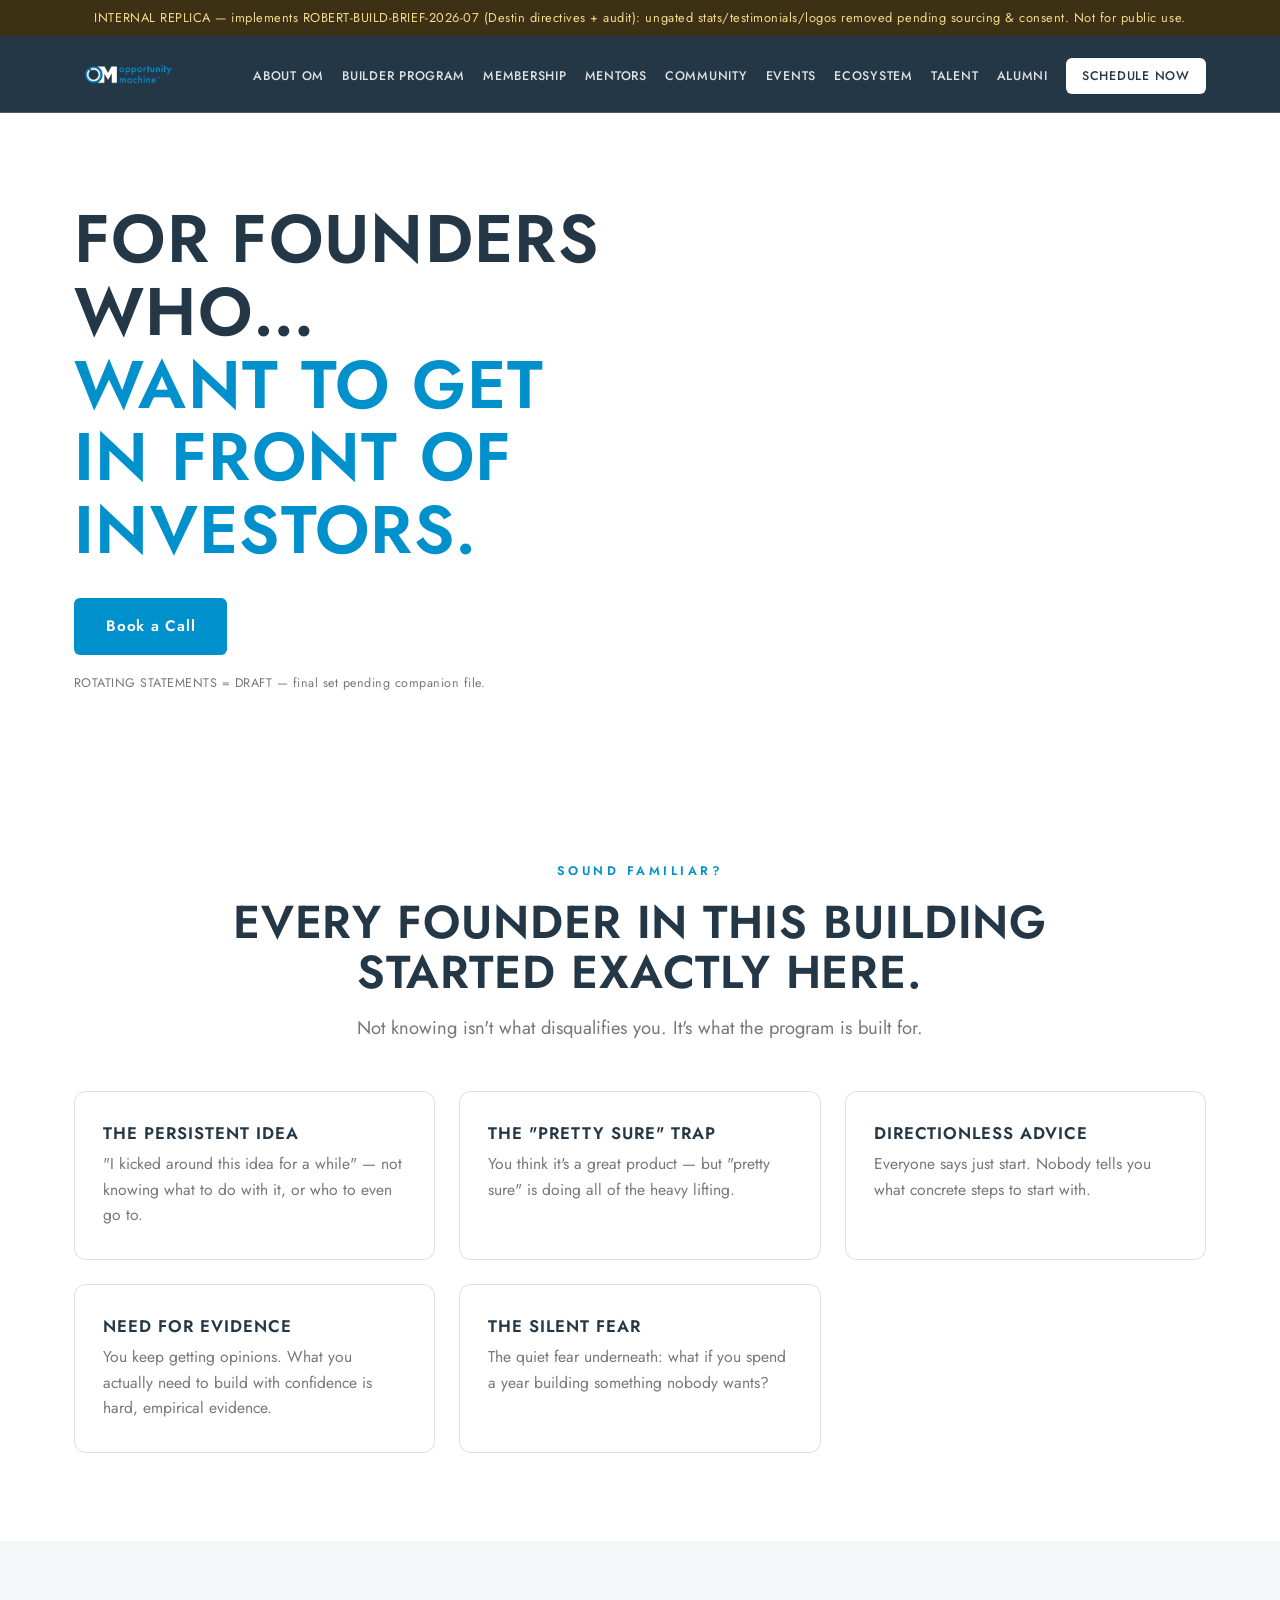
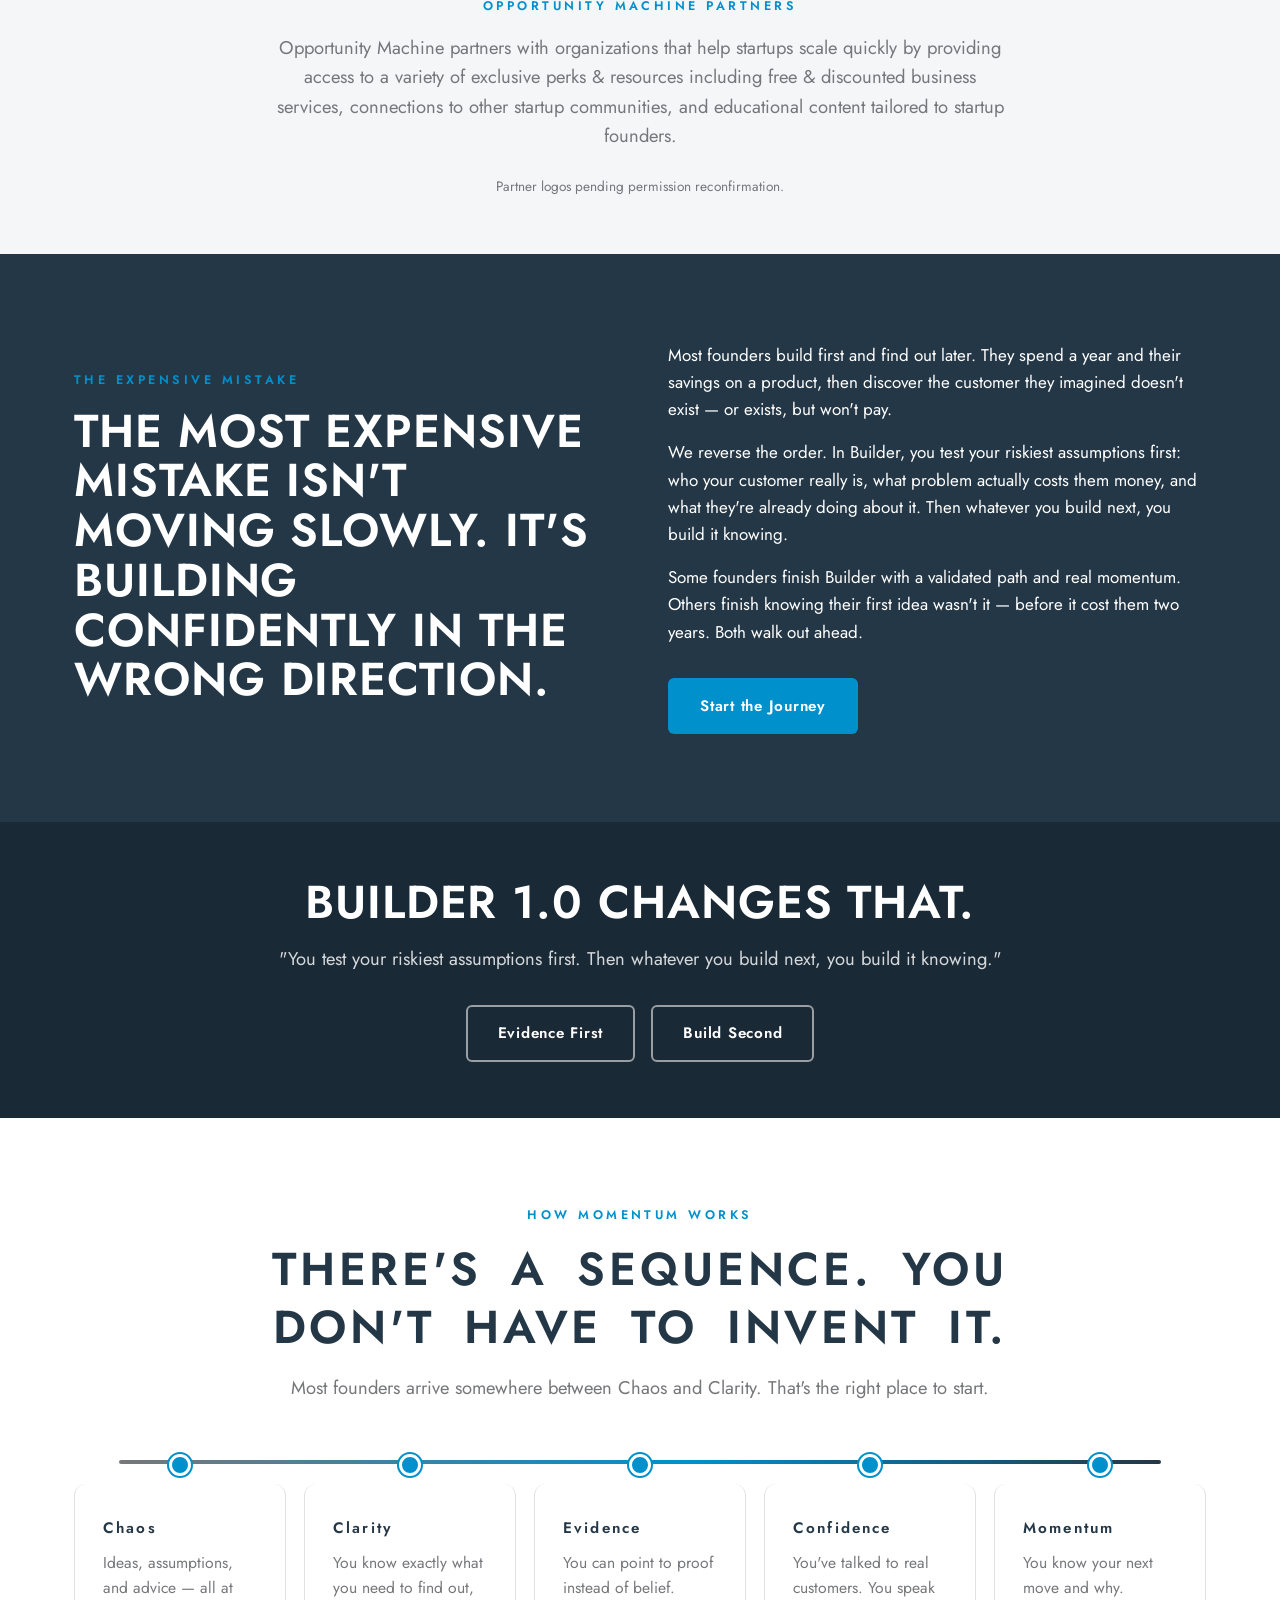
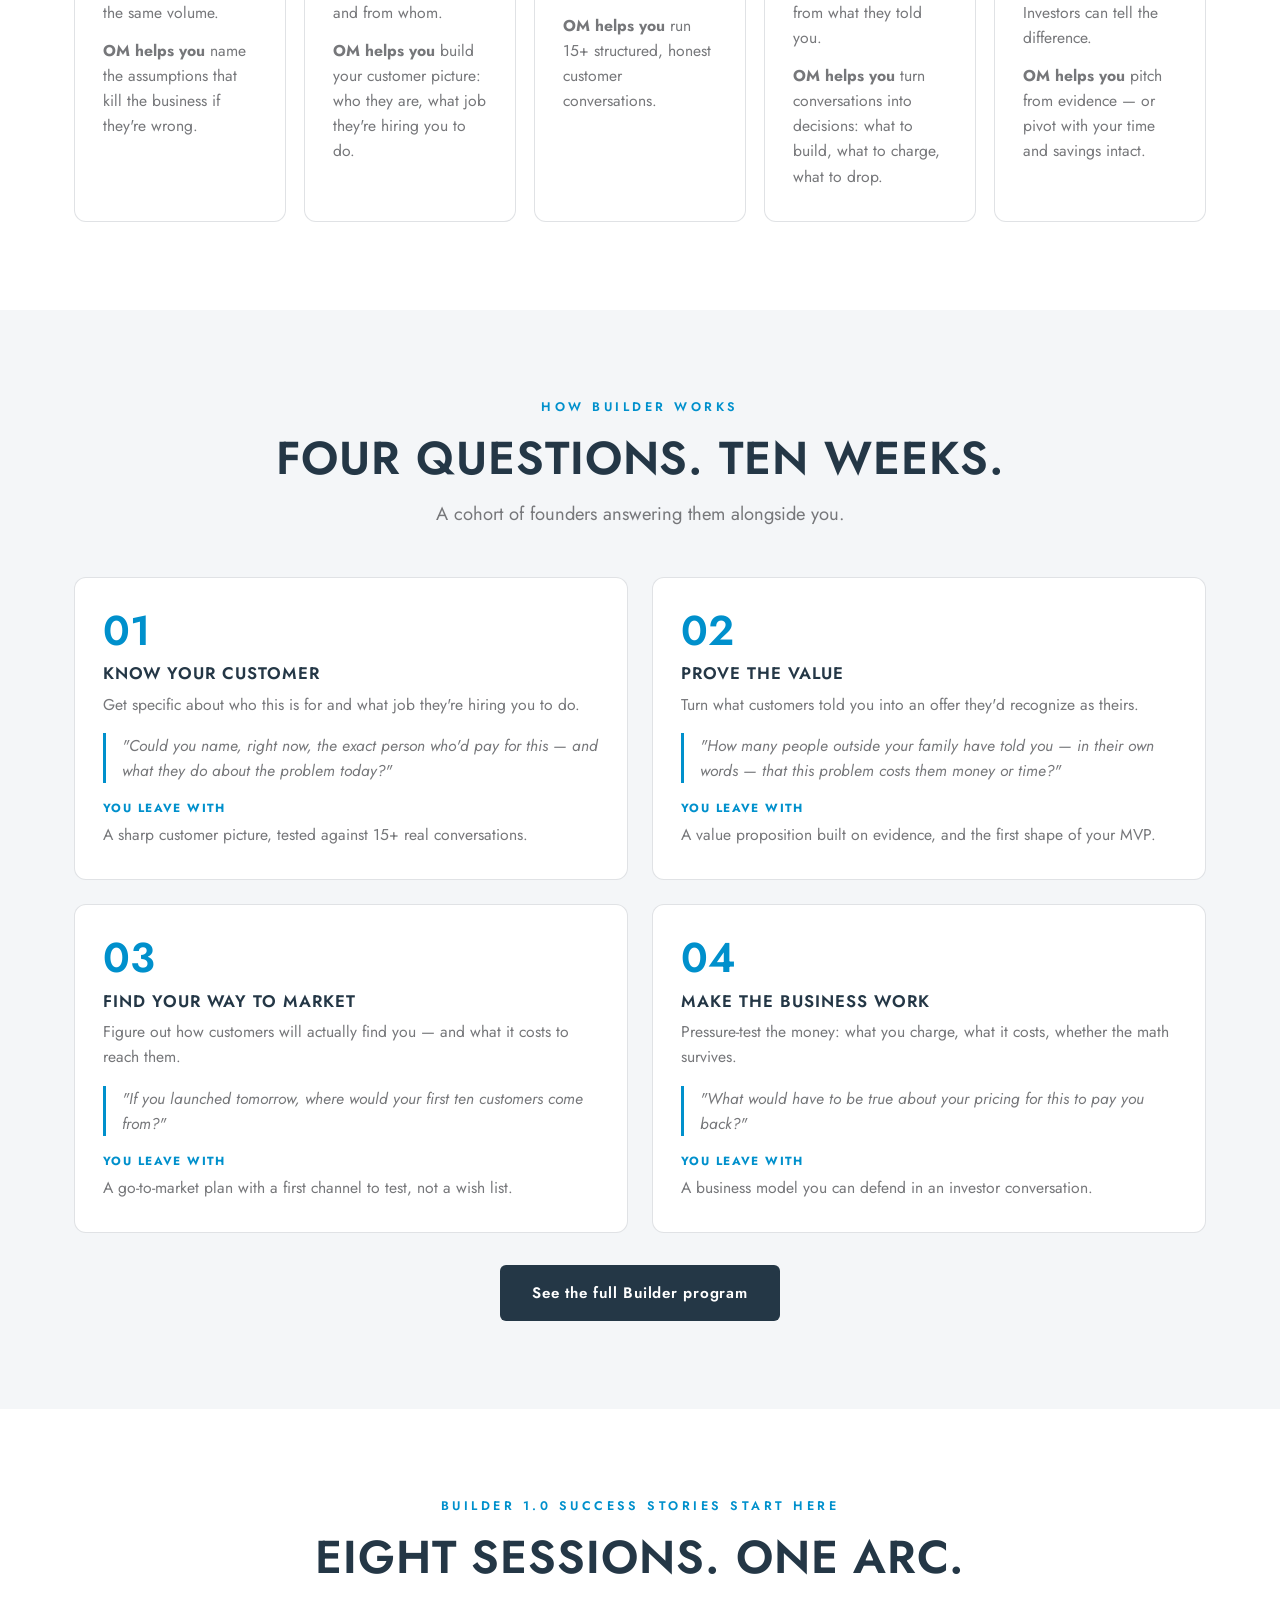
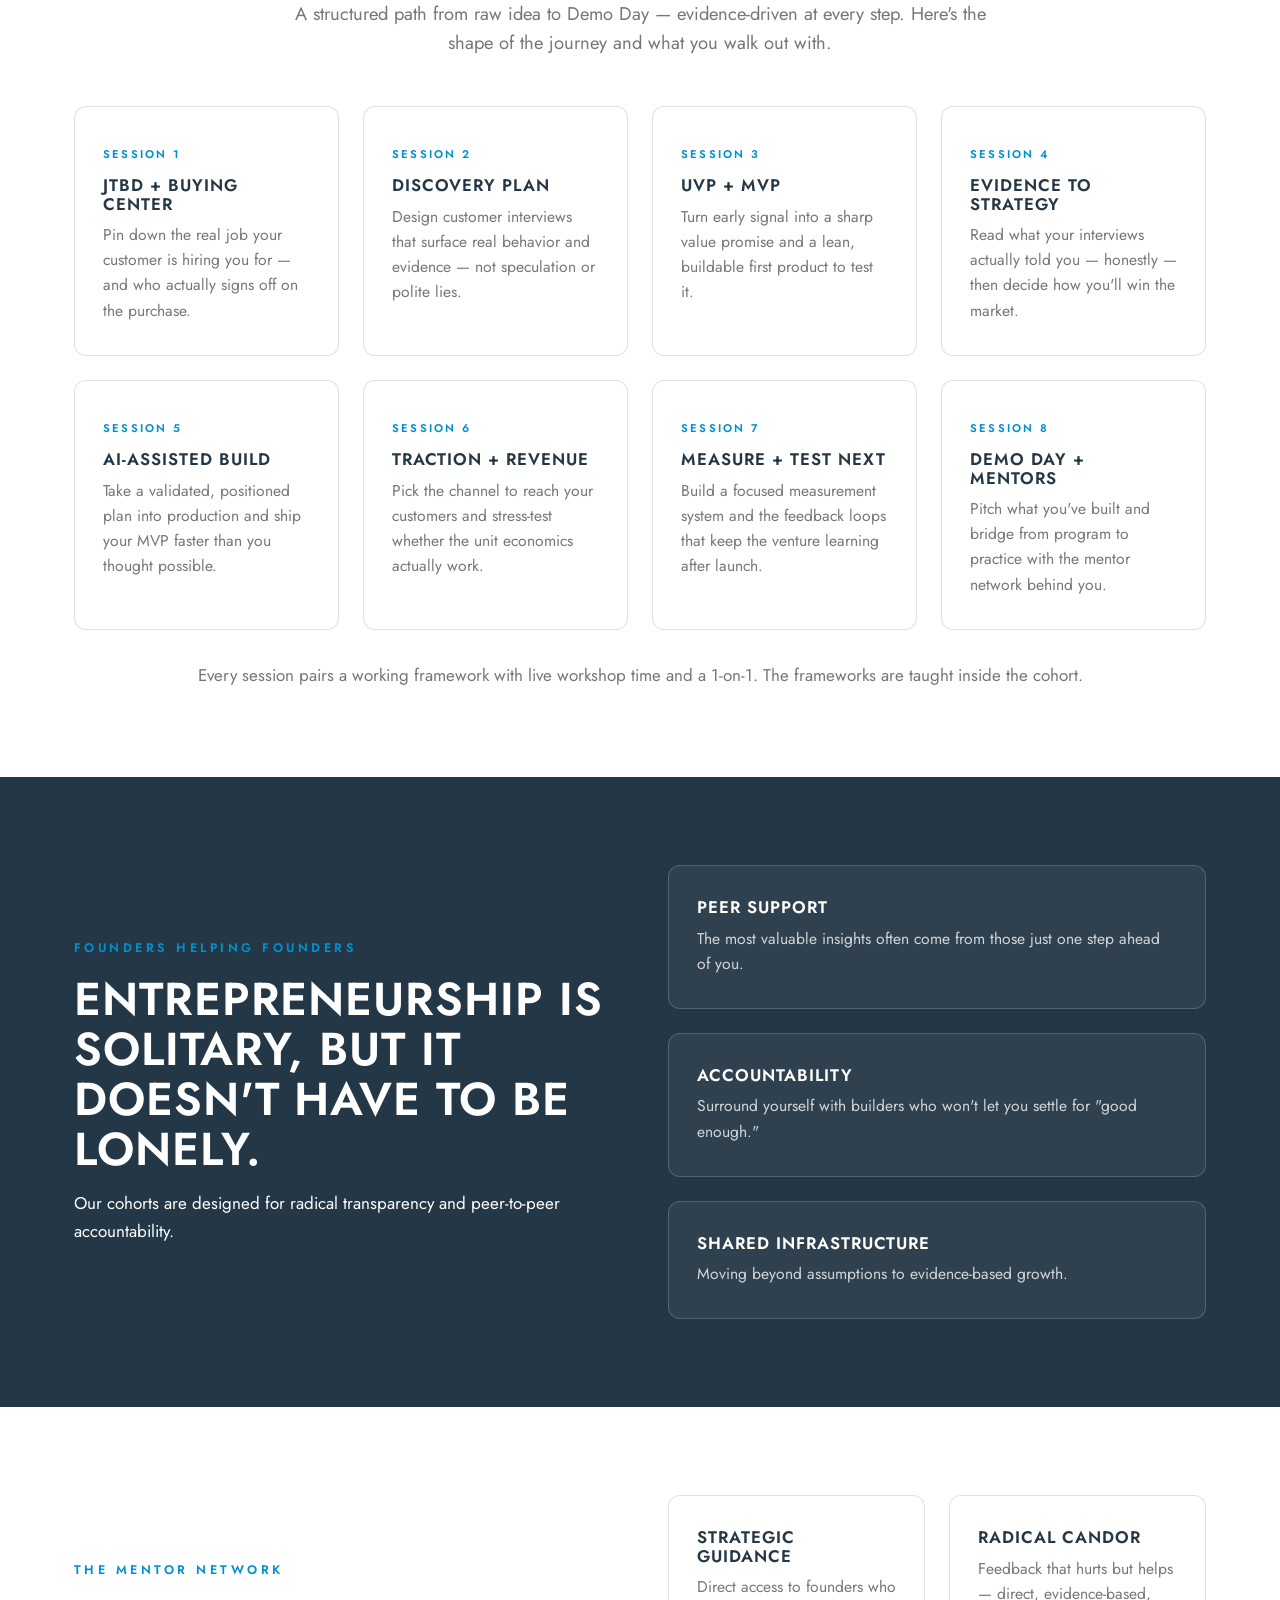
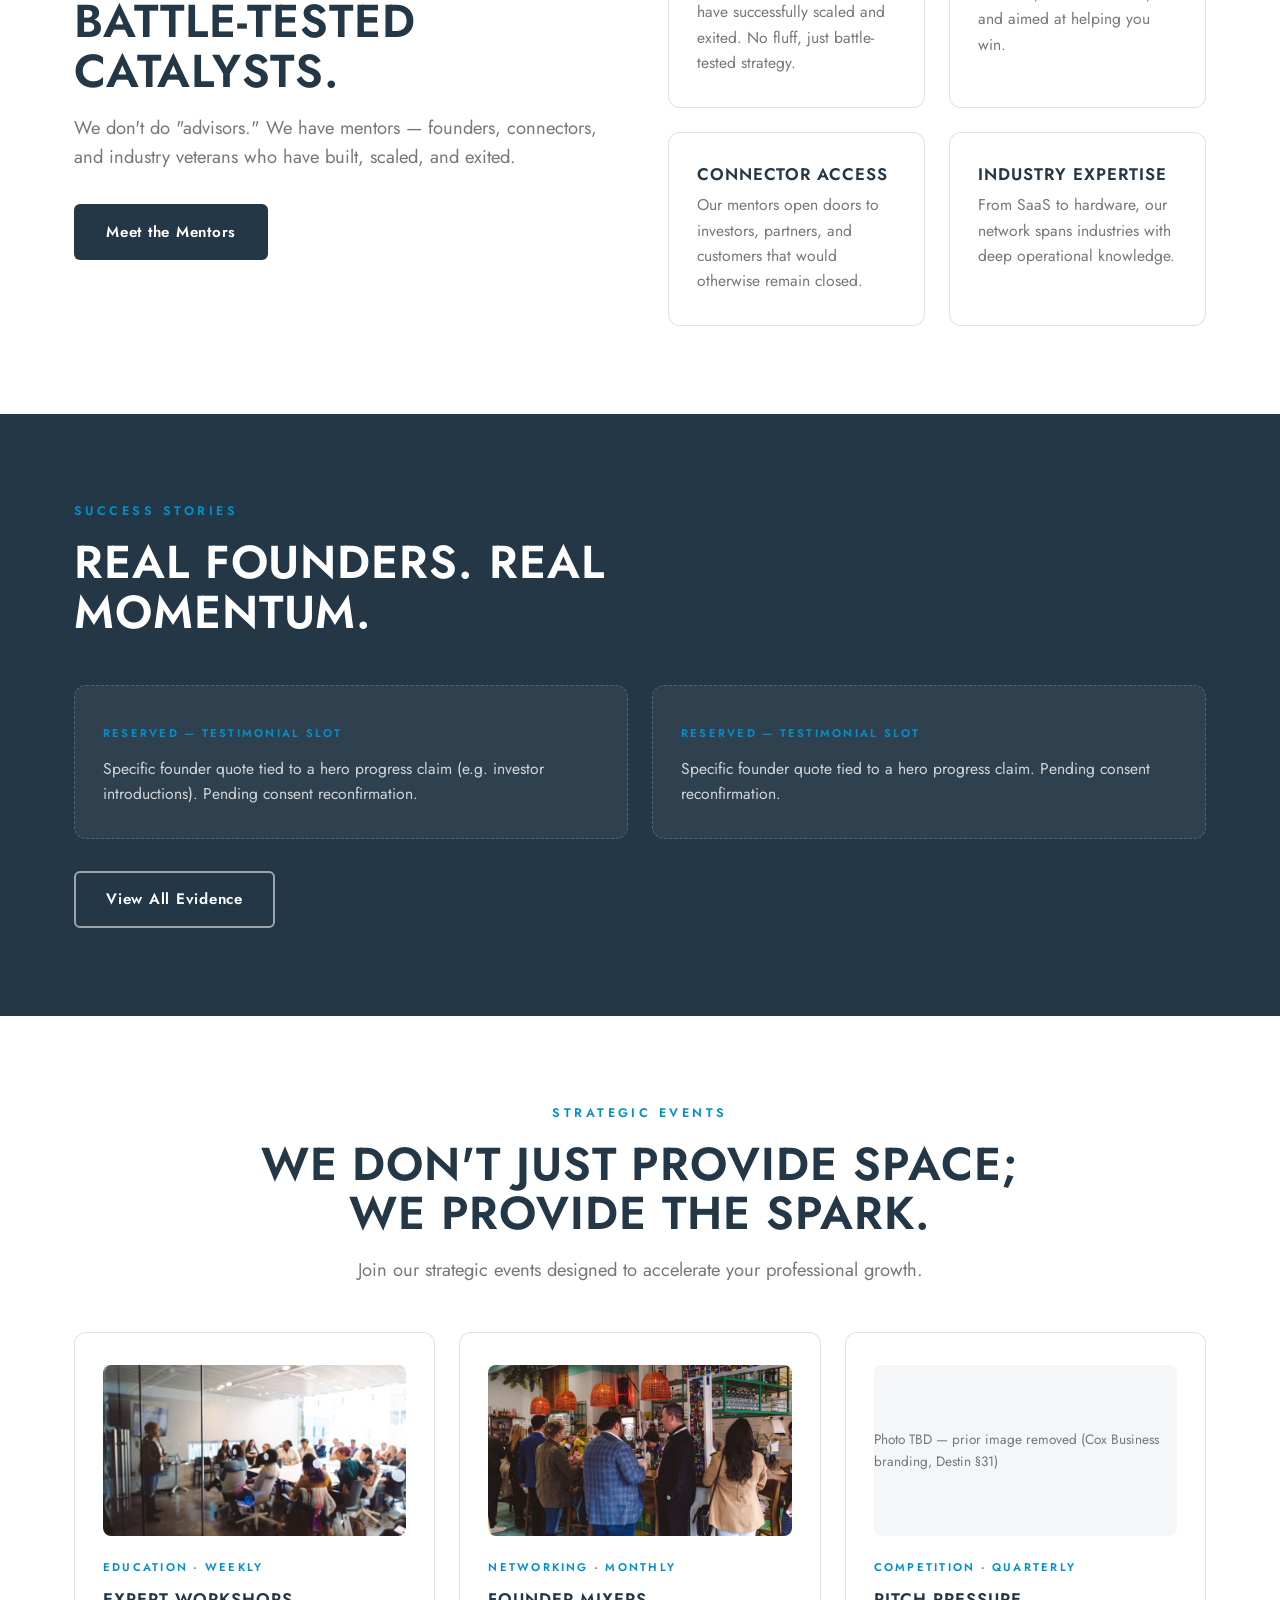
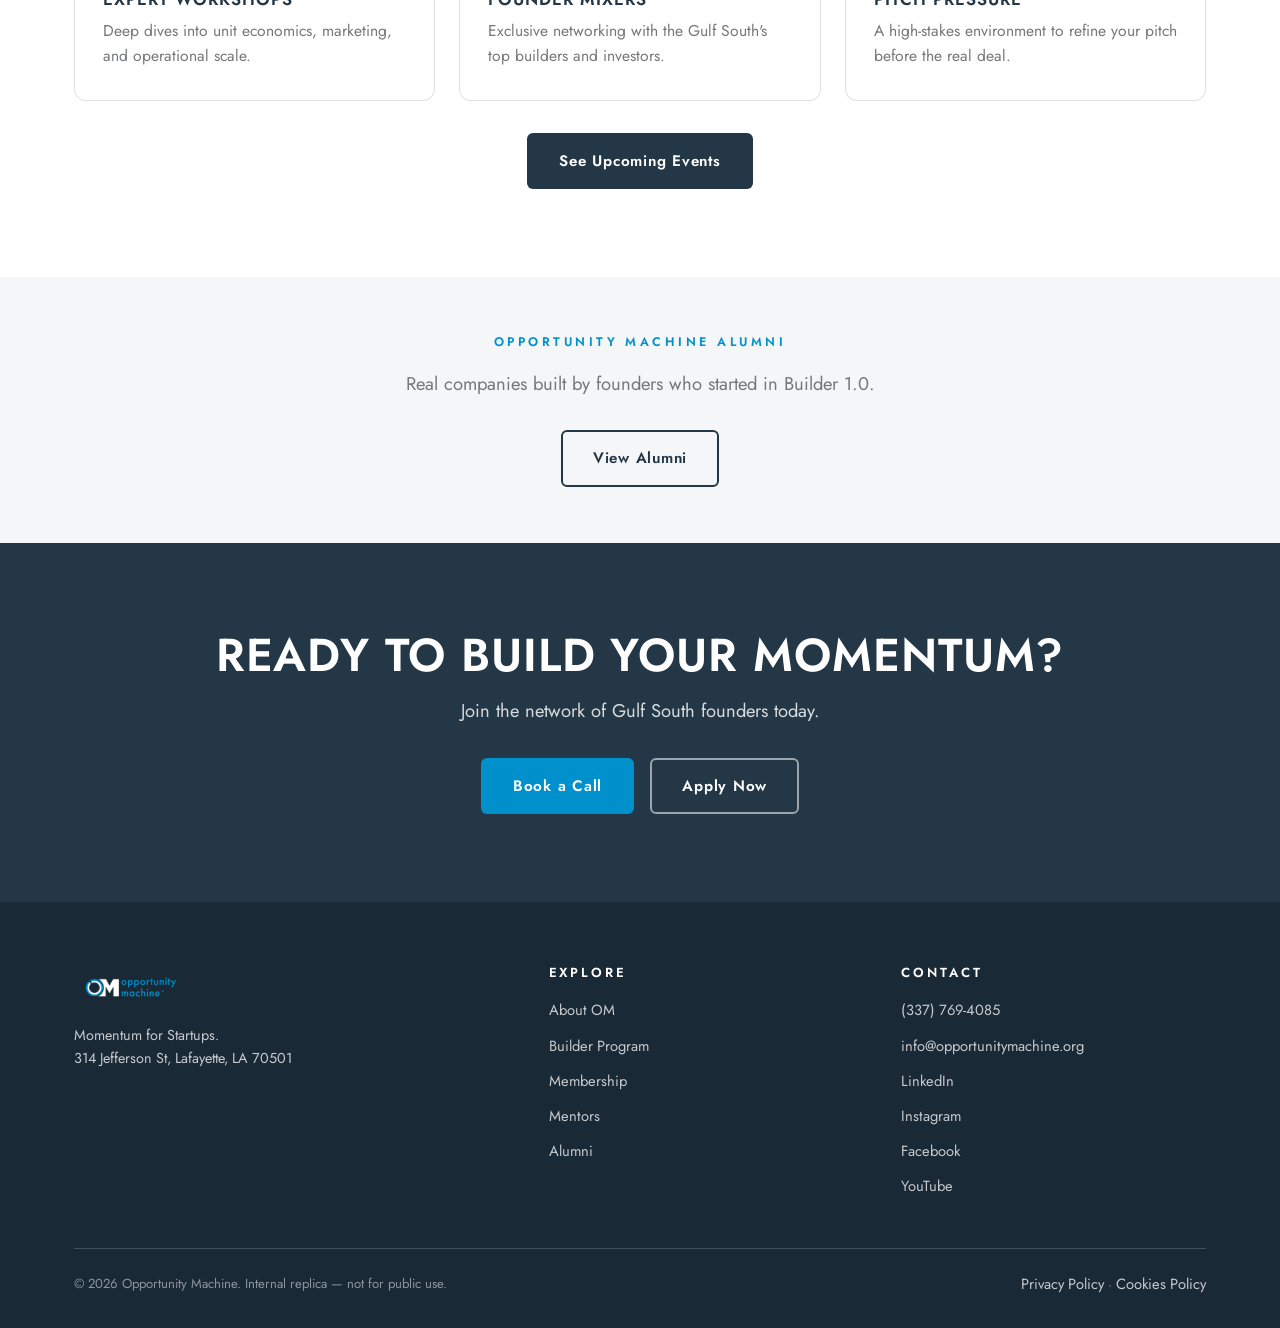
==== index.html @ 27a1e1e0 "Initial commit: OM Wix Studio replica + Builder Readiness Check sandbox" ====
<!DOCTYPE html>
<html lang="en">
<head>
<meta charset="UTF-8">
<meta name="viewport" content="width=device-width, initial-scale=1.0">
<title>Home | Opportunity Machine</title>
<link rel="preconnect" href="https://fonts.googleapis.com">
<link href="https://fonts.googleapis.com/css2?family=Jost:ital,wght@0,400;0,500;0,600;1,400&display=swap" rel="stylesheet">
<link rel="stylesheet" href="styles.css">
</head>
<body>

<div class="replica-banner">INTERNAL REPLICA — implements ROBERT-BUILD-BRIEF-2026-07 (Destin directives + audit): ungated stats/testimonials/logos removed pending sourcing &amp; consent. Not for public use.</div>

<header class="site-header">
  <div class="nav-bar">
    <a class="brand" href="index.html"><img src="assets/om-logo-reversed.png" alt="Opportunity Machine"></a>
    <button class="nav-toggle" aria-label="Menu">&#9776;</button>
    <ul class="nav-links">
      <li><a href="about.html">About OM</a></li>
      <li><a href="builder-program.html">Builder Program</a></li>
      <li><a href="membership.html">Membership</a></li>
      <li><a href="mentors.html">Mentors</a></li>
      <li><a href="community.html">Community</a></li>
      <li><a href="events.html">Events</a></li>
      <li><a href="ecosystem.html">Ecosystem</a></li>
      <li><a href="talent.html">Talent</a></li>
      <li><a href="alumni.html">Alumni</a></li>
      <li><a class="nav-cta" href="contact.html">Schedule Now</a></li>
    </ul>
  </div>
</header>

<main>

<!-- HERO — per DESTIN-WEBSITE-DECISIONS §5-§9: exactly four elements
     (video, "For founders who…", rotating progress statement, Book a Call).
     Rotating statements below are DRAFTS — exact statements are deferred to
     the companion file per the Implementation Guardrail. -->
<section class="hero hero-light">
  <div class="wrap split">
    <div>
      <h1>For founders who&hellip;<br><span id="jtbd-rotator" class="jtbd">want to get in front of investors.</span></h1>
      <div class="cta-row">
        <a class="btn btn-blue" href="contact.html">Book a Call</a>
      </div>
      <p style="font-size:0.78rem;color:var(--gray);margin-top:1.2rem;letter-spacing:0.04em;">ROTATING STATEMENTS = DRAFT — final set pending companion file.</p>
    </div>
    <div style="aspect-ratio:16/9;border-radius:var(--radius-card);overflow:hidden;">
      <iframe width="100%" height="100%" src="https://www.youtube.com/embed/yk1Ij-wW_P0" title="Opportunity Machine" frameborder="0" allowfullscreen></iframe>
    </div>
  </div>
</section>

<!-- Stat bar removed per ROBERT-BUILD-BRIEF §1.3 — impact numbers return only once sourced (Destin keep/kill session + Hunter's reviewed counts). -->

<!-- SOUND FAMILIAR -->
<section>
  <div class="wrap">
    <div class="section-head center">
      <span class="kicker">Sound Familiar?</span>
      <h2>Every founder in this building started exactly here.</h2>
      <p class="lede" style="margin:1rem auto 0;">Not knowing isn't what disqualifies you. It's what the program is built for.</p>
    </div>
    <div class="grid cols-3">
      <!-- Reworded per Destin §12/§13 — verified founder language, not "waiting for the perfect moment" -->
      <div class="card"><h3>The Persistent Idea</h3><p>"I kicked around this idea for a while" — not knowing what to do with it, or who to even go to.</p></div>
      <div class="card"><h3>The "Pretty Sure" Trap</h3><p>You think it's a great product — but "pretty sure" is doing all of the heavy lifting.</p></div>
      <div class="card"><h3>Directionless Advice</h3><p>Everyone says just start. Nobody tells you what concrete steps to start with.</p></div>
      <div class="card"><h3>Need for Evidence</h3><p>You keep getting opinions. What you actually need to build with confidence is hard, empirical evidence.</p></div>
      <div class="card"><h3>The Silent Fear</h3><p>The quiet fear underneath: what if you spend a year building something nobody wants?</p></div>
    </div>
  </div>
</section>

<!-- PARTNERS -->
<section class="dim tight">
  <div class="wrap center">
    <span class="kicker">Opportunity Machine Partners</span>
    <p class="lede" style="margin:0 auto;">Opportunity Machine partners with organizations that help startups scale quickly by providing access to a variety of exclusive perks &amp; resources including free &amp; discounted business services, connections to other startup communities, and educational content tailored to startup founders.</p>
    <!-- Logo strip removed per brief §1.5 — returns with the permission-cleared partner list -->
    <p style="margin-top:1.6rem;font-size:0.85rem;color:var(--gray);">Partner logos pending permission reconfirmation.</p>
  </div>
</section>

<!-- EXPENSIVE MISTAKE -->
<section class="dark on-dark">
  <div class="wrap split">
    <div>
      <span class="kicker">The Expensive Mistake</span>
      <h2>The most expensive mistake isn't moving slowly. It's building confidently in the wrong direction.</h2>
    </div>
    <div>
      <p>Most founders build first and find out later. They spend a year and their savings on a product, then discover the customer they imagined doesn't exist — or exists, but won't pay.</p>
      <p style="margin-top:1rem;">We reverse the order. In Builder, you test your riskiest assumptions first: who your customer really is, what problem actually costs them money, and what they're already doing about it. Then whatever you build next, you build it knowing.</p>
      <p style="margin-top:1rem;">Some founders finish Builder with a validated path and real momentum. Others finish knowing their first idea wasn't it — before it cost them two years. Both walk out ahead.</p>
      <div class="cta-row"><a class="btn btn-blue" href="builder-program.html">Start the Journey</a></div>
    </div>
  </div>
</section>

<!-- BUILDER CHANGES THAT -->
<section class="deep on-dark tight">
  <div class="wrap center">
    <h2>Builder 1.0 changes that.</h2>
    <p class="lede" style="margin:1rem auto 0;">"You test your riskiest assumptions first. Then whatever you build next, you build it knowing."</p>
    <div class="cta-row center">
      <span class="btn btn-ghost" style="cursor:default;">Evidence First</span>
      <span class="btn btn-ghost" style="cursor:default;">Build Second</span>
    </div>
  </div>
</section>

<!-- MOMENTUM LADDER -->
<section>
  <div class="wrap">
    <div class="section-head center">
      <span class="kicker">How Momentum Works</span>
      <h2 class="spaced">There's a sequence. You don't have to invent it.</h2>
      <p class="lede" style="margin:1rem auto 0;">Most founders arrive somewhere between Chaos and Clarity. That's the right place to start.</p>
    </div>
    <div class="ladder timeline">
      <div class="card"><div class="stage">Chaos</div><p>Ideas, assumptions, and advice — all at the same volume.</p><p style="margin-top:.8rem;"><strong>OM helps you</strong> name the assumptions that kill the business if they're wrong.</p></div>
      <div class="card"><div class="stage">Clarity</div><p>You know exactly what you need to find out, and from whom.</p><p style="margin-top:.8rem;"><strong>OM helps you</strong> build your customer picture: who they are, what job they're hiring you to do.</p></div>
      <!-- Order per Destin §23: evidence precedes confidence. Stage copy flagged for rewording (conflict register #5). -->
      <div class="card"><div class="stage">Evidence</div><p>You can point to proof instead of belief.</p><p style="margin-top:.8rem;"><strong>OM helps you</strong> run 15+ structured, honest customer conversations.</p></div>
      <div class="card"><div class="stage">Confidence</div><p>You've talked to real customers. You speak from what they told you.</p><p style="margin-top:.8rem;"><strong>OM helps you</strong> turn conversations into decisions: what to build, what to charge, what to drop.</p></div>
      <div class="card"><div class="stage">Momentum</div><p>You know your next move and why. Investors can tell the difference.</p><p style="margin-top:.8rem;"><strong>OM helps you</strong> pitch from evidence — or pivot with your time and savings intact.</p></div>
    </div>
  </div>
</section>

<!-- HOW BUILDER WORKS -->
<section class="dim">
  <div class="wrap">
    <div class="section-head center">
      <span class="kicker">How Builder Works</span>
      <h2>Four questions. Ten weeks.</h2>
      <p class="lede" style="margin:1rem auto 0;">A cohort of founders answering them alongside you.</p>
    </div>
    <div class="grid cols-2">
      <div class="card">
        <div class="step-num">01</div>
        <h3>Know Your Customer</h3>
        <p>Get specific about who this is for and what job they're hiring you to do.</p>
        <p class="quote-line">"Could you name, right now, the exact person who'd pay for this — and what they do about the problem today?"</p>
        <p class="leave-with"><strong>You leave with</strong>A sharp customer picture, tested against 15+ real conversations.</p>
      </div>
      <div class="card">
        <div class="step-num">02</div>
        <h3>Prove the Value</h3>
        <p>Turn what customers told you into an offer they'd recognize as theirs.</p>
        <p class="quote-line">"How many people outside your family have told you — in their own words — that this problem costs them money or time?"</p>
        <p class="leave-with"><strong>You leave with</strong>A value proposition built on evidence, and the first shape of your MVP.</p>
      </div>
      <div class="card">
        <div class="step-num">03</div>
        <h3>Find Your Way to Market</h3>
        <p>Figure out how customers will actually find you — and what it costs to reach them.</p>
        <p class="quote-line">"If you launched tomorrow, where would your first ten customers come from?"</p>
        <p class="leave-with"><strong>You leave with</strong>A go-to-market plan with a first channel to test, not a wish list.</p>
      </div>
      <div class="card">
        <div class="step-num">04</div>
        <h3>Make the Business Work</h3>
        <p>Pressure-test the money: what you charge, what it costs, whether the math survives.</p>
        <p class="quote-line">"What would have to be true about your pricing for this to pay you back?"</p>
        <p class="leave-with"><strong>You leave with</strong>A business model you can defend in an investor conversation.</p>
      </div>
    </div>
    <div class="cta-row center"><a class="btn btn-navy" href="builder-program.html">See the full Builder program</a></div>
  </div>
</section>

<!-- EIGHT SESSIONS -->
<section>
  <div class="wrap">
    <div class="section-head center">
      <span class="kicker">Builder 1.0 Success Stories start here</span>
      <h2>Eight Sessions. One Arc.</h2>
      <p class="lede" style="margin:1rem auto 0;">A structured path from raw idea to Demo Day — evidence-driven at every step. Here's the shape of the journey and what you walk out with.</p>
    </div>
    <div class="grid cols-4">
      <div class="card"><div class="tag">Session 1</div><h3>JTBD + Buying Center</h3><p>Pin down the real job your customer is hiring you for — and who actually signs off on the purchase.</p></div>
      <div class="card"><div class="tag">Session 2</div><h3>Discovery Plan</h3><p>Design customer interviews that surface real behavior and evidence — not speculation or polite lies.</p></div>
      <div class="card"><div class="tag">Session 3</div><h3>UVP + MVP</h3><p>Turn early signal into a sharp value promise and a lean, buildable first product to test it.</p></div>
      <div class="card"><div class="tag">Session 4</div><h3>Evidence to Strategy</h3><p>Read what your interviews actually told you — honestly — then decide how you'll win the market.</p></div>
      <div class="card"><div class="tag">Session 5</div><h3>AI-Assisted Build</h3><p>Take a validated, positioned plan into production and ship your MVP faster than you thought possible.</p></div>
      <div class="card"><div class="tag">Session 6</div><h3>Traction + Revenue</h3><p>Pick the channel to reach your customers and stress-test whether the unit economics actually work.</p></div>
      <div class="card"><div class="tag">Session 7</div><h3>Measure + Test Next</h3><p>Build a focused measurement system and the feedback loops that keep the venture learning after launch.</p></div>
      <div class="card"><div class="tag">Session 8</div><h3>Demo Day + Mentors</h3><p>Pitch what you've built and bridge from program to practice with the mentor network behind you.</p></div>
    </div>
    <p class="center" style="margin-top:2rem;color:var(--gray);">Every session pairs a working framework with live workshop time and a 1-on-1. The frameworks are taught inside the cohort.</p>
  </div>
</section>

<!-- COHORT -->
<section class="dark on-dark">
  <div class="wrap split">
    <div>
      <span class="kicker">Founders Helping Founders</span>
      <h2>Entrepreneurship is solitary, but it doesn't have to be lonely.</h2>
      <p style="margin-top:1rem;">Our cohorts are designed for radical transparency and peer-to-peer accountability.</p>
    </div>
    <div class="grid">
      <div class="card"><h3>Peer Support</h3><p>The most valuable insights often come from those just one step ahead of you.</p></div>
      <div class="card"><h3>Accountability</h3><p>Surround yourself with builders who won't let you settle for "good enough."</p></div>
      <div class="card"><h3>Shared Infrastructure</h3><p>Moving beyond assumptions to evidence-based growth.</p></div>
    </div>
  </div>
</section>

<!-- MENTORS -->
<section>
  <div class="wrap split">
    <div>
      <span class="kicker">The Mentor Network</span>
      <h2>Battle-Tested Catalysts.</h2>
      <p class="lede" style="margin-top:1rem;">We don't do "advisors." We have mentors — founders, connectors, and industry veterans who have built, scaled, and exited.</p>
      <div class="cta-row"><a class="btn btn-navy" href="mentors.html">Meet the Mentors</a></div>
    </div>
    <div class="grid cols-2">
      <div class="card"><h3>Strategic Guidance</h3><p>Direct access to founders who have successfully scaled and exited. No fluff, just battle-tested strategy.</p></div>
      <div class="card"><h3>Radical Candor</h3><p>Feedback that hurts but helps — direct, evidence-based, and aimed at helping you win.</p></div>
      <div class="card"><h3>Connector Access</h3><p>Our mentors open doors to investors, partners, and customers that would otherwise remain closed.</p></div>
      <div class="card"><h3>Industry Expertise</h3><p>From SaaS to hardware, our network spans industries with deep operational knowledge.</p></div>
    </div>
  </div>
</section>

<!-- TESTIMONIALS -->
<section class="dark on-dark">
  <div class="wrap">
    <div class="section-head">
      <span class="kicker">Success Stories</span>
      <h2>Real founders. Real momentum.</h2>
    </div>
    <div class="grid cols-2">
      <!-- Beck + Crowell quotes on hold per brief §1.4 (consent reconfirmation in progress). Slots reserved per Destin §14–§15: multiple SPECIFIC testimonials, each tied to a rotating hero progress claim. -->
      <div class="card" style="border-style:dashed;"><div class="tag">Reserved — testimonial slot</div><p>Specific founder quote tied to a hero progress claim (e.g. investor introductions). Pending consent reconfirmation.</p></div>
      <div class="card" style="border-style:dashed;"><div class="tag">Reserved — testimonial slot</div><p>Specific founder quote tied to a hero progress claim. Pending consent reconfirmation.</p></div>
    </div>
    <div class="cta-row"><a class="btn btn-ghost" href="alumni.html">View All Evidence</a></div>
  </div>
</section>

<!-- EVENTS -->
<section>
  <div class="wrap">
    <div class="section-head center">
      <span class="kicker">Strategic Events</span>
      <h2>We don't just provide space; we provide the spark.</h2>
      <p class="lede" style="margin:1rem auto 0;">Join our strategic events designed to accelerate your professional growth.</p>
    </div>
    <div class="grid cols-3">
      <div class="card">
        <img src="assets/event-workshops.jpg" alt="Expert workshop at OM" style="border-radius:8px;margin-bottom:16px;aspect-ratio:16/9;object-fit:cover;">
        <div class="tag">Education · Weekly</div>
        <h3>Expert Workshops</h3>
        <p>Deep dives into unit economics, marketing, and operational scale.</p>
      </div>
      <div class="card">
        <img src="assets/event-networking.jpg" alt="Founder mixer" style="border-radius:8px;margin-bottom:16px;aspect-ratio:16/9;object-fit:cover;">
        <div class="tag">Networking · Monthly</div>
        <h3>Founder Mixers</h3>
        <p>Exclusive networking with the Gulf South's top builders and investors.</p>
      </div>
      <div class="card">
        <div style="border-radius:8px;margin-bottom:16px;aspect-ratio:16/9;background:var(--paper-dim);display:flex;align-items:center;justify-content:center;color:var(--gray);font-size:0.85rem;">Photo TBD — prior image removed (Cox Business branding, Destin §31)</div>
        <div class="tag">Competition · Quarterly</div>
        <h3>Pitch Pressure</h3>
        <p>A high-stakes environment to refine your pitch before the real deal.</p>
      </div>
    </div>
    <div class="cta-row center"><a class="btn btn-navy" href="events.html">See Upcoming Events</a></div>
  </div>
</section>

<!-- ALUMNI CTA -->
<section class="dim tight">
  <div class="wrap center">
    <span class="kicker">Opportunity Machine Alumni</span>
    <p class="lede" style="margin:0 auto;">Real companies built by founders who started in Builder 1.0.</p>
    <div class="cta-row center"><a class="btn btn-ghost-navy" href="alumni.html">View Alumni</a></div>
  </div>
</section>

<!-- FINAL CTA -->
<section class="dark on-dark center">
  <div class="wrap">
    <h2>Ready to build your momentum?</h2>
    <p class="lede" style="margin:1rem auto 0;">Join the network of Gulf South founders today.</p>
    <div class="cta-row center">
      <a class="btn btn-blue" href="contact.html">Book a Call</a>
      <a class="btn btn-ghost" href="https://form.jotform.com/220684844285060">Apply Now</a>
    </div>
  </div>
</section>

</main>

<footer class="site-footer">
  <div class="wrap">
    <div class="footer-grid">
      <div class="footer-brand">
        <img src="assets/om-logo-reversed.png" alt="Opportunity Machine">
        <p style="font-size:0.9rem;">Momentum for Startups.<br>314 Jefferson St, Lafayette, LA 70501</p>
      </div>
      <div>
        <h3>Explore</h3>
        <ul>
          <li><a href="about.html">About OM</a></li>
          <li><a href="builder-program.html">Builder Program</a></li>
          <li><a href="membership.html">Membership</a></li>
          <li><a href="mentors.html">Mentors</a></li>
          <li><a href="alumni.html">Alumni</a></li>
        </ul>
      </div>
      <div>
        <h3>Contact</h3>
        <ul>
          <li><a href="tel:+13377694085">(337) 769-4085</a></li>
          <li><a href="mailto:info@opportunitymachine.org">info@opportunitymachine.org</a></li>
          <li><a href="https://www.linkedin.com/company/opportunity-machine-om-/">LinkedIn</a></li>
          <li><a href="https://www.instagram.com/opportunitymachine">Instagram</a></li>
          <li><a href="https://www.facebook.com/OpportunityMachine">Facebook</a></li>
          <li><a href="https://www.youtube.com/channel/UCMzGLDjsvISI3G90OEt1ZwA">YouTube</a></li>
        </ul>
      </div>
    </div>
    <div class="footer-bottom">
      <span>© 2026 Opportunity Machine. Internal replica — not for public use.</span>
      <span><a href="#">Privacy Policy</a> · <a href="#">Cookies Policy</a></span>
    </div>
  </div>
</footer>

<script src="main.js"></script>
</body>
</html>
---- styles.css ----
/* ============================================================
   OM Website — Wix Studio replica
   Reverse-engineered from robertehebert.wixstudio.com/opportunity-machine
   Palette: navy #243746 · blue #0090CC · gray #76777A (brand)
   Type: Jost (Futura PT stand-in) — swap for licensed Futura PT at launch
   ============================================================ */

:root {
  --navy: #243746;
  --navy-deep: #1a2936;
  --blue: #0090CC;
  --blue-dark: #007bb0;
  --gray: #76777A;
  --ink: #1c2830;
  --paper: #ffffff;
  --paper-dim: #f4f6f8;
  --line: rgba(36, 55, 70, 0.14);
  --line-light: rgba(255, 255, 255, 0.18);
  --radius: 6px;
  --radius-card: 12px;
  --maxw: 1180px;
  --font-display: "Jost", "Futura PT", "Century Gothic", "Avenir Next", sans-serif;
  --font-body: "Jost", "Futura PT", "Century Gothic", "Avenir Next", sans-serif;
}

* { margin: 0; padding: 0; box-sizing: border-box; }
html { scroll-behavior: smooth; }
body {
  font-family: var(--font-body);
  font-size: 17px;
  line-height: 1.6;
  color: var(--ink);
  background: var(--paper);
  -webkit-font-smoothing: antialiased;
}
img { max-width: 100%; display: block; }
a { color: var(--blue); text-decoration: none; }

/* ---------- type scale ---------- */
h1, h2, h3, .display {
  font-family: var(--font-display);
  font-weight: 600;
  line-height: 1.08;
  text-transform: uppercase;
  letter-spacing: 0.02em;
  color: var(--navy);
}
h1 { font-size: clamp(2.4rem, 5.4vw, 4.2rem); }
h2 { font-size: clamp(1.9rem, 3.6vw, 2.9rem); }
h3 { font-size: clamp(1.15rem, 2vw, 1.45rem); }
.on-dark h1, .on-dark h2, .on-dark h3, .on-dark p { color: #fff; }

.kicker {
  display: block;
  font-size: 0.78rem;
  font-weight: 600;
  letter-spacing: 0.28em;
  text-transform: uppercase;
  color: var(--blue);
  margin-bottom: 1rem;
}
.lede { font-size: 1.15rem; color: var(--gray); max-width: 46rem; }
.on-dark .lede { color: rgba(255, 255, 255, 0.82); }

/* ---------- layout ---------- */
.wrap { max-width: var(--maxw); margin: 0 auto; padding: 0 24px; }
section { padding: 88px 0; }
section.tight { padding: 56px 0; }
.dark { background: var(--navy); }
.deep { background: var(--navy-deep); }
.dim { background: var(--paper-dim); }
.center { text-align: center; }
.section-head { max-width: 52rem; margin-bottom: 3rem; }
.section-head.center { margin-left: auto; margin-right: auto; }

.grid { display: grid; gap: 24px; }
.cols-2 { grid-template-columns: repeat(2, 1fr); }
.cols-3 { grid-template-columns: repeat(3, 1fr); }
.cols-4 { grid-template-columns: repeat(4, 1fr); }
.split { display: grid; grid-template-columns: 1fr 1fr; gap: 56px; align-items: center; }

/* ---------- buttons ---------- */
.btn {
  display: inline-block;
  font-family: var(--font-display);
  font-weight: 600;
  font-size: 0.95rem;
  letter-spacing: 0.05em;
  padding: 14px 30px;
  border-radius: var(--radius);
  border: 2px solid transparent;
  cursor: pointer;
  transition: transform 0.15s ease, background 0.15s ease, color 0.15s ease;
}
.btn:hover { transform: translateY(-2px); }
.btn-blue { background: var(--blue); color: #fff; }
.btn-blue:hover { background: var(--blue-dark); }
.btn-navy { background: var(--navy); color: #fff; }
.btn-navy:hover { background: var(--navy-deep); }
.btn-white { background: #fff; color: var(--navy); }
.btn-ghost { background: transparent; color: #fff; border-color: rgba(255, 255, 255, 0.55); }
.btn-ghost:hover { border-color: #fff; }
.btn-ghost-navy { background: transparent; color: var(--navy); border-color: var(--navy); }
.cta-row { display: flex; gap: 16px; flex-wrap: wrap; margin-top: 2rem; }
.cta-row.center { justify-content: center; }

/* ---------- header ---------- */
.site-header {
  position: sticky; top: 0; z-index: 50;
  background: var(--navy);
  border-bottom: 1px solid var(--line-light);
}
.nav-bar {
  max-width: var(--maxw); margin: 0 auto; padding: 0 24px;
  display: flex; align-items: center; justify-content: space-between;
  height: 76px;
}
.brand img { height: 40px; width: auto; }
.nav-links { display: flex; align-items: center; gap: 18px; list-style: none; }
.nav-links a {
  color: rgba(255, 255, 255, 0.85);
  font-size: 0.78rem; font-weight: 500;
  letter-spacing: 0.06em; text-transform: uppercase;
  white-space: nowrap;
}
.nav-links a:hover, .nav-links a[aria-current="page"] { color: #fff; }
.nav-links a[aria-current="page"] { border-bottom: 2px solid var(--blue); padding-bottom: 4px; }
.nav-cta { background: #fff; color: var(--navy) !important; padding: 9px 16px; border-radius: var(--radius); font-weight: 600; }
@media (max-width: 1240px) and (min-width: 701px) {
  .nav-links { gap: 12px; }
  .nav-links a { font-size: 0.7rem; }
}
.nav-toggle { display: none; background: none; border: 0; color: #fff; font-size: 1.6rem; cursor: pointer; }

/* ---------- hero ---------- */
.hero {
  background: linear-gradient(160deg, var(--navy) 0%, var(--navy-deep) 70%);
  padding: 110px 0 90px;
}
.hero .kicker { color: #6fc6ea; }
.hero h1 { color: #fff; }
.hero .lede { margin-top: 1.4rem; }

/* Light hero — Destin §27: dark text on light background, video not fighting a dark bg */
.hero-light {
  background: var(--paper);
  padding: 90px 0 80px;
}
.hero-light h1 { color: var(--navy); }
/* Rotating JTBD statement — Destin §6: as big and prominent as "For founders who" */
.jtbd { color: var(--blue); display: inline-block; min-height: 1.1em; transition: opacity 0.35s ease; }
.jtbd.fading { opacity: 0; }

/* ---------- stat bar ---------- */
.stat-bar { border-top: 1px solid var(--line-light); border-bottom: 1px solid var(--line-light); }
.stat-bar .wrap { display: grid; grid-template-columns: repeat(4, 1fr); }
.stat { padding: 34px 12px; text-align: center; }
.stat + .stat { border-left: 1px solid var(--line-light); }
.stat .num { font-family: var(--font-display); font-weight: 600; font-size: 2.4rem; color: #fff; line-height: 1; }
.stat .label { font-size: 0.74rem; letter-spacing: 0.22em; text-transform: uppercase; color: #6fc6ea; margin-top: 8px; }
.stat-bar.light { border-color: var(--line); }
.stat-bar.light .stat + .stat { border-color: var(--line); }
.stat-bar.light .num { color: var(--navy); }
.stat-bar.light .label { color: var(--blue); }

/* ---------- cards ---------- */
.card {
  background: #fff;
  border: 1px solid var(--line);
  border-radius: var(--radius-card);
  padding: 32px 28px;
}
.card h3 { margin-bottom: 0.6rem; font-size: 1.05rem; letter-spacing: 0.06em; }
.card p { color: var(--gray); font-size: 0.98rem; }
.dark .card, .deep .card {
  background: rgba(255, 255, 255, 0.05);
  border-color: var(--line-light);
}
.dark .card h3, .deep .card h3 { color: #fff; }
.dark .card p, .deep .card p { color: rgba(255, 255, 255, 0.78); }
.card .tag {
  display: inline-block; font-size: 0.7rem; font-weight: 600;
  letter-spacing: 0.2em; text-transform: uppercase; color: var(--blue);
  margin-bottom: 0.8rem;
}

/* numbered steps / sessions */
.step-num {
  font-family: var(--font-display); font-weight: 600;
  font-size: 2.6rem; color: var(--blue); line-height: 1; margin-bottom: 0.8rem;
}
.quote-line { border-left: 3px solid var(--blue); padding-left: 16px; font-style: italic; color: var(--gray); margin: 1rem 0; }
.leave-with { font-size: 0.9rem; margin-top: 1rem; }
.leave-with strong { text-transform: uppercase; letter-spacing: 0.12em; font-size: 0.74rem; color: var(--blue); display: block; margin-bottom: 4px; }

/* momentum ladder */
.ladder { display: grid; grid-template-columns: repeat(5, 1fr); gap: 18px; }
.ladder .card { border-top: 4px solid var(--blue); }
.ladder .stage { font-family: var(--font-display); font-weight: 600; letter-spacing: 0.14em; font-size: 0.95rem; color: var(--navy); margin-bottom: 0.6rem; }

/* Destin §20 — expanded kerning + word spacing on the sequence headline */
h2.spaced { letter-spacing: 0.08em; word-spacing: 0.25em; line-height: 1.25; }

/* Destin §22 — temporal progression rendered as a connected spectrum/timeline, not disconnected cards */
.ladder.timeline { position: relative; padding-top: 34px; }
.ladder.timeline::before {
  content: ""; position: absolute; top: 10px; left: 4%; right: 4%;
  height: 4px; border-radius: 2px;
  background: linear-gradient(90deg, var(--gray) 0%, var(--blue) 55%, var(--navy) 100%);
}
.ladder.timeline .card { position: relative; border-top: none; }
.ladder.timeline .card::before {
  content: ""; position: absolute; top: -30px; left: 50%; transform: translateX(-50%);
  width: 16px; height: 16px; border-radius: 50%;
  background: var(--blue); border: 3px solid var(--paper);
  box-shadow: 0 0 0 2px var(--blue);
}
@media (max-width: 960px) {
  .ladder.timeline { grid-template-columns: 1fr; padding-top: 0; padding-left: 30px; }
  .ladder.timeline::before { top: 4%; bottom: 4%; left: 8px; right: auto; width: 4px; height: auto; background: linear-gradient(180deg, var(--gray) 0%, var(--blue) 55%, var(--navy) 100%); }
  .ladder.timeline .card::before { top: 24px; left: -30px; transform: none; }
}

/* people */
.person { text-align: center; }
.person img {
  width: 100%; aspect-ratio: 1; object-fit: cover;
  border-radius: var(--radius-card); margin-bottom: 14px;
  filter: grayscale(12%);
}
.person .name { font-family: var(--font-display); font-weight: 600; text-transform: uppercase; letter-spacing: 0.06em; color: var(--navy); }
.person .role { font-size: 0.8rem; letter-spacing: 0.16em; text-transform: uppercase; color: var(--blue); margin-top: 2px; }
.person .bio { font-size: 0.88rem; color: var(--gray); margin-top: 8px; }

/* mentor directory */
.filter-row { display: flex; gap: 12px; flex-wrap: wrap; margin-bottom: 2.2rem; }
.filter-btn {
  font-family: var(--font-display); font-size: 0.8rem; font-weight: 600;
  letter-spacing: 0.1em; text-transform: uppercase;
  padding: 10px 18px; border-radius: 999px;
  border: 1.5px solid var(--line); background: #fff; color: var(--navy);
  cursor: pointer;
}
.filter-btn.active { background: var(--navy); color: #fff; border-color: var(--navy); }
.mentor-grid { display: grid; grid-template-columns: repeat(3, 1fr); gap: 24px; }
.mentor-card { display: flex; gap: 18px; align-items: flex-start; }
.mentor-card img { width: 84px; height: 84px; object-fit: cover; border-radius: 50%; flex-shrink: 0; }
.mentor-card .spec { font-size: 0.68rem; font-weight: 600; letter-spacing: 0.18em; text-transform: uppercase; color: var(--blue); }
.mentor-card .name { font-family: var(--font-display); font-weight: 600; text-transform: uppercase; letter-spacing: 0.04em; color: var(--navy); margin: 2px 0 4px; }
.mentor-card .skills { font-size: 0.85rem; color: var(--gray); }

/* testimonials */
.testimonial { border-left: 4px solid var(--blue); padding: 8px 0 8px 28px; }
.testimonial blockquote { font-size: 1.25rem; line-height: 1.5; color: #fff; font-style: italic; }
.testimonial cite { display: block; margin-top: 1.2rem; font-style: normal; }
.testimonial .who { font-family: var(--font-display); font-weight: 600; letter-spacing: 0.1em; text-transform: uppercase; color: #fff; }
.testimonial .of { font-size: 0.78rem; letter-spacing: 0.18em; text-transform: uppercase; color: #6fc6ea; }

/* FAQ */
.faq details { border-bottom: 1px solid var(--line); padding: 20px 0; }
.faq summary {
  font-family: var(--font-display); font-weight: 600; font-size: 1.05rem;
  text-transform: uppercase; letter-spacing: 0.05em; color: var(--navy);
  cursor: pointer; list-style: none; display: flex; justify-content: space-between; align-items: center;
}
.faq summary::-webkit-details-marker { display: none; }
.faq summary::after { content: "+"; font-size: 1.5rem; color: var(--blue); transition: transform 0.2s; }
.faq details[open] summary::after { transform: rotate(45deg); }
.faq details p { margin-top: 12px; color: var(--gray); max-width: 44rem; }

/* events */
.event-row {
  display: grid; grid-template-columns: 110px 1fr auto; gap: 24px; align-items: center;
  border: 1px solid var(--line); border-radius: var(--radius-card);
  padding: 24px 28px; margin-bottom: 16px; background: #fff;
}
.event-row .date { font-family: var(--font-display); font-weight: 600; color: var(--blue); text-transform: uppercase; text-align: center; line-height: 1.2; }
.event-row .date .day { font-size: 2rem; display: block; color: var(--navy); }
.event-row h3 { font-size: 1.1rem; }
.event-row .meta { font-size: 0.88rem; color: var(--gray); margin-top: 4px; }

/* partner logos */
.logo-strip { display: flex; gap: 48px; align-items: center; justify-content: center; flex-wrap: wrap; margin-top: 2.5rem; }
.logo-strip img { height: 44px; width: auto; opacity: 0.85; }

/* phase banner */
.phase-label {
  font-family: var(--font-display); font-weight: 600;
  letter-spacing: 0.24em; text-transform: uppercase; font-size: 0.8rem;
  color: #6fc6ea; margin-bottom: 0.4rem;
}

/* contact */
.contact-grid { display: grid; grid-template-columns: 1fr 1.2fr; gap: 56px; }
.contact-info .item { margin-bottom: 1.8rem; }
.contact-info .item h3 { font-size: 0.85rem; letter-spacing: 0.2em; color: var(--blue); margin-bottom: 4px; }
form .field { margin-bottom: 18px; }
form label { display: block; font-size: 0.78rem; font-weight: 600; letter-spacing: 0.14em; text-transform: uppercase; color: var(--navy); margin-bottom: 6px; }
form input, form select, form textarea {
  width: 100%; padding: 13px 15px; font-family: var(--font-body); font-size: 1rem;
  border: 1.5px solid var(--line); border-radius: var(--radius); background: #fff; color: var(--ink);
}
form input:focus, form select:focus, form textarea:focus { outline: 2px solid var(--blue); border-color: var(--blue); }
form textarea { min-height: 130px; resize: vertical; }
.field-row { display: grid; grid-template-columns: 1fr 1fr; gap: 18px; }

/* footer */
.site-footer { background: var(--navy-deep); color: rgba(255, 255, 255, 0.75); padding: 64px 0 32px; }
.footer-grid { display: grid; grid-template-columns: 1.4fr 1fr 1fr; gap: 48px; margin-bottom: 40px; }
.site-footer h3 { color: #fff; font-size: 0.82rem; letter-spacing: 0.22em; margin-bottom: 1rem; }
.site-footer ul { list-style: none; }
.site-footer li { margin-bottom: 8px; }
.site-footer a { color: rgba(255, 255, 255, 0.75); font-size: 0.92rem; }
.site-footer a:hover { color: #fff; }
.footer-brand img { height: 42px; margin-bottom: 16px; }
.footer-bottom {
  border-top: 1px solid var(--line-light); padding-top: 24px;
  display: flex; justify-content: space-between; flex-wrap: wrap; gap: 12px;
  font-size: 0.82rem; color: rgba(255, 255, 255, 0.5);
}

/* replica banner */
.replica-banner {
  background: #3d3115; color: #f5d98f;
  font-size: 0.8rem; text-align: center; padding: 8px 16px;
  letter-spacing: 0.04em;
}
.replica-banner code { font-family: ui-monospace, monospace; background: rgba(0,0,0,0.25); padding: 1px 6px; border-radius: 4px; }

/* claim flags (internal review aid) */
.claim-flag { outline: 1px dashed rgba(204, 120, 0, 0.55); outline-offset: 3px; position: relative; }
body.hide-flags .claim-flag { outline: none; }

/* ---------- readiness check (sandbox) ---------- */
.rc-card {
  background: #fff; border: 1px solid var(--line); border-radius: var(--radius-card);
  padding: 40px 40px 34px; max-width: 780px; margin: 0 auto;
}
.rc-step-label { font-size: 0.78rem; font-weight: 600; letter-spacing: 0.2em; text-transform: uppercase; color: var(--blue); }
.rc-progress-track { height: 6px; border-radius: 4px; background: var(--line); margin: 14px 0 30px; overflow: hidden; }
.rc-progress-fill { height: 100%; background: var(--blue); border-radius: 4px; transition: width 0.3s ease; }
.rc-prompt { font-family: var(--font-display); font-weight: 600; font-size: 1.35rem; color: var(--navy); line-height: 1.3; margin-bottom: 0.5rem; }
.rc-note { font-size: 0.92rem; color: var(--gray); margin-bottom: 1.6rem; max-width: 42rem; }
.rc-options { display: flex; flex-direction: column; gap: 12px; margin-bottom: 2rem; }
.rc-option {
  display: flex; align-items: center; gap: 14px;
  border: 1.5px solid var(--line); border-radius: var(--radius); padding: 16px 18px;
  cursor: pointer; transition: border-color 0.15s ease, background 0.15s ease;
}
.rc-option:hover { border-color: var(--blue); }
.rc-option.selected { border-color: var(--blue); background: rgba(0, 144, 204, 0.06); }
.rc-option input { accent-color: var(--blue); width: 18px; height: 18px; flex-shrink: 0; }
.rc-option span { font-size: 1rem; color: var(--ink); }
.rc-nav { display: flex; justify-content: space-between; gap: 16px; }

/* persona self-select */
.rc-persona-grid { display: grid; grid-template-columns: repeat(2, 1fr); gap: 16px; margin-bottom: 2rem; }
.rc-persona {
  border: 1.5px solid var(--line); border-radius: var(--radius-card); padding: 22px 22px;
  cursor: pointer; text-align: left; background: #fff; transition: border-color 0.15s ease, background 0.15s ease;
}
.rc-persona:hover { border-color: var(--blue); }
.rc-persona.selected { border-color: var(--blue); background: rgba(0, 144, 204, 0.06); }
.rc-persona .rc-persona-title { font-family: var(--font-display); font-weight: 600; letter-spacing: 0.04em; color: var(--navy); margin-bottom: 4px; }
.rc-persona .rc-persona-sub { font-size: 0.9rem; color: var(--gray); }

/* result */
.rc-result-kicker { font-size: 0.85rem; color: var(--blue); font-weight: 600; margin-bottom: 0.6rem; }
.rc-result h2 { margin-bottom: 0.8rem; }
.rc-result-summary { color: var(--gray); font-size: 1.05rem; margin-bottom: 1.6rem; max-width: 44rem; }
.rc-signal-row { display: grid; grid-template-columns: 1fr 1fr; gap: 16px; margin-bottom: 1.6rem; }
.rc-signal { background: var(--navy); color: #fff; border-radius: var(--radius-card); padding: 20px 22px; }
.rc-signal span { display: block; font-size: 0.72rem; letter-spacing: 0.18em; text-transform: uppercase; color: #6fc6ea; margin-bottom: 4px; }
.rc-signal strong { font-family: var(--font-display); font-size: 1.3rem; }
.rc-next-move { border-left: 4px solid var(--blue); padding: 4px 0 4px 20px; margin-bottom: 1.6rem; }
.rc-next-move span { display: block; font-size: 0.72rem; letter-spacing: 0.18em; text-transform: uppercase; color: var(--blue); margin-bottom: 6px; }
.rc-goal { background: var(--paper-dim); border-radius: var(--radius); padding: 18px 20px; font-size: 0.95rem; margin-bottom: 1.6rem; }
.rc-goal strong { color: var(--navy); }
.rc-credibility { font-size: 0.98rem; color: var(--ink); line-height: 1.6; margin-bottom: 2rem; }
.rc-call-line { font-size: 0.95rem; color: var(--gray); margin-bottom: 1.2rem; }
@media (max-width: 700px) {
  .rc-card { padding: 30px 22px 26px; }
  .rc-persona-grid, .rc-signal-row { grid-template-columns: 1fr; }
}

/* ---------- responsive ---------- */
@media (max-width: 960px) {
  .cols-3, .cols-4 { grid-template-columns: repeat(2, 1fr); }
  .ladder { grid-template-columns: repeat(2, 1fr); }
  .mentor-grid { grid-template-columns: 1fr 1fr; }
  .split, .contact-grid { grid-template-columns: 1fr; }
  .footer-grid { grid-template-columns: 1fr 1fr; }
}
@media (max-width: 700px) {
  section { padding: 60px 0; }
  .cols-2, .cols-3, .cols-4, .ladder, .mentor-grid { grid-template-columns: 1fr; }
  .stat-bar .wrap { grid-template-columns: 1fr 1fr; }
  .stat:nth-child(3) { border-left: 0; }
  .stat:nth-child(1), .stat:nth-child(2) { border-bottom: 1px solid var(--line-light); }
  .stat-bar.light .stat:nth-child(1), .stat-bar.light .stat:nth-child(2) { border-color: var(--line); }
  .nav-links {
    display: none; position: absolute; top: 76px; left: 0; right: 0;
    flex-direction: column; background: var(--navy); padding: 20px 24px 28px; gap: 18px;
    border-bottom: 1px solid var(--line-light);
  }
  .nav-links.open { display: flex; }
  .nav-toggle { display: block; }
  .event-row { grid-template-columns: 1fr; text-align: left; }
  .event-row .date { text-align: left; }
  .field-row { grid-template-columns: 1fr; }
}
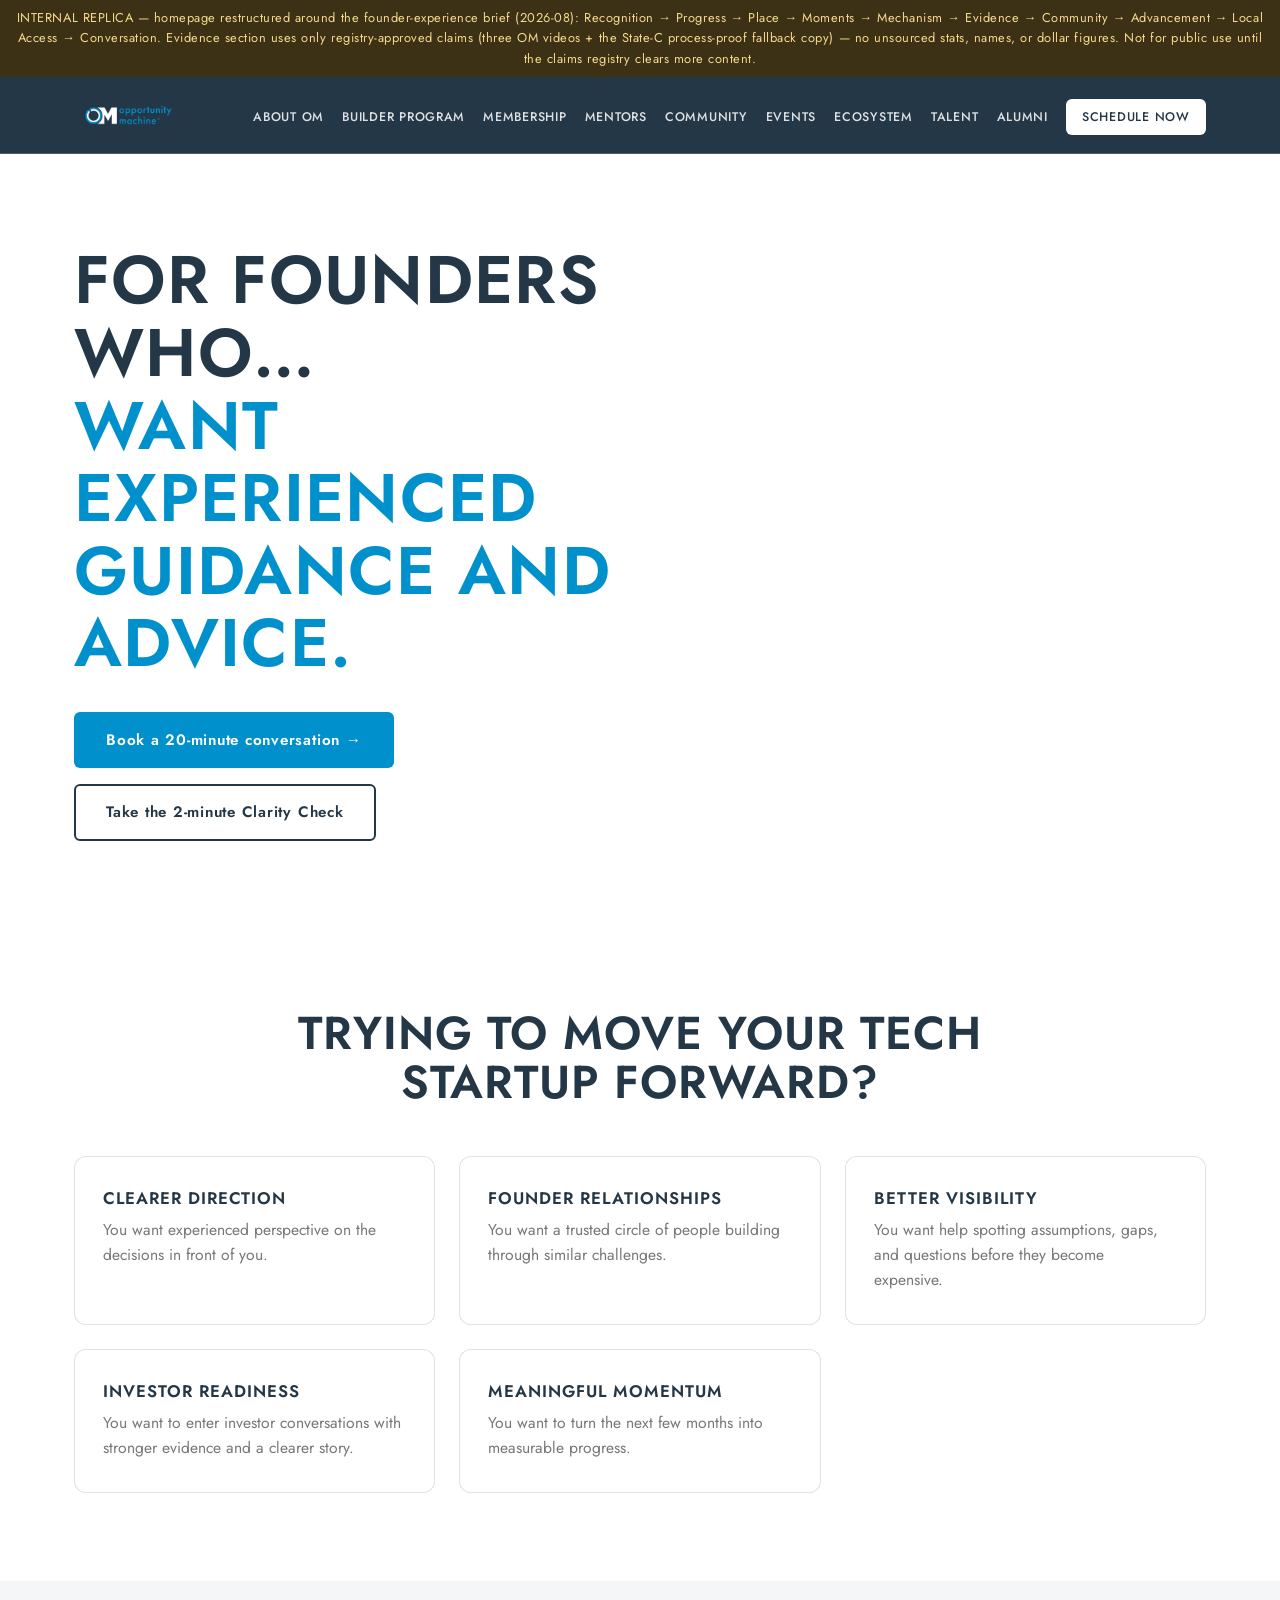
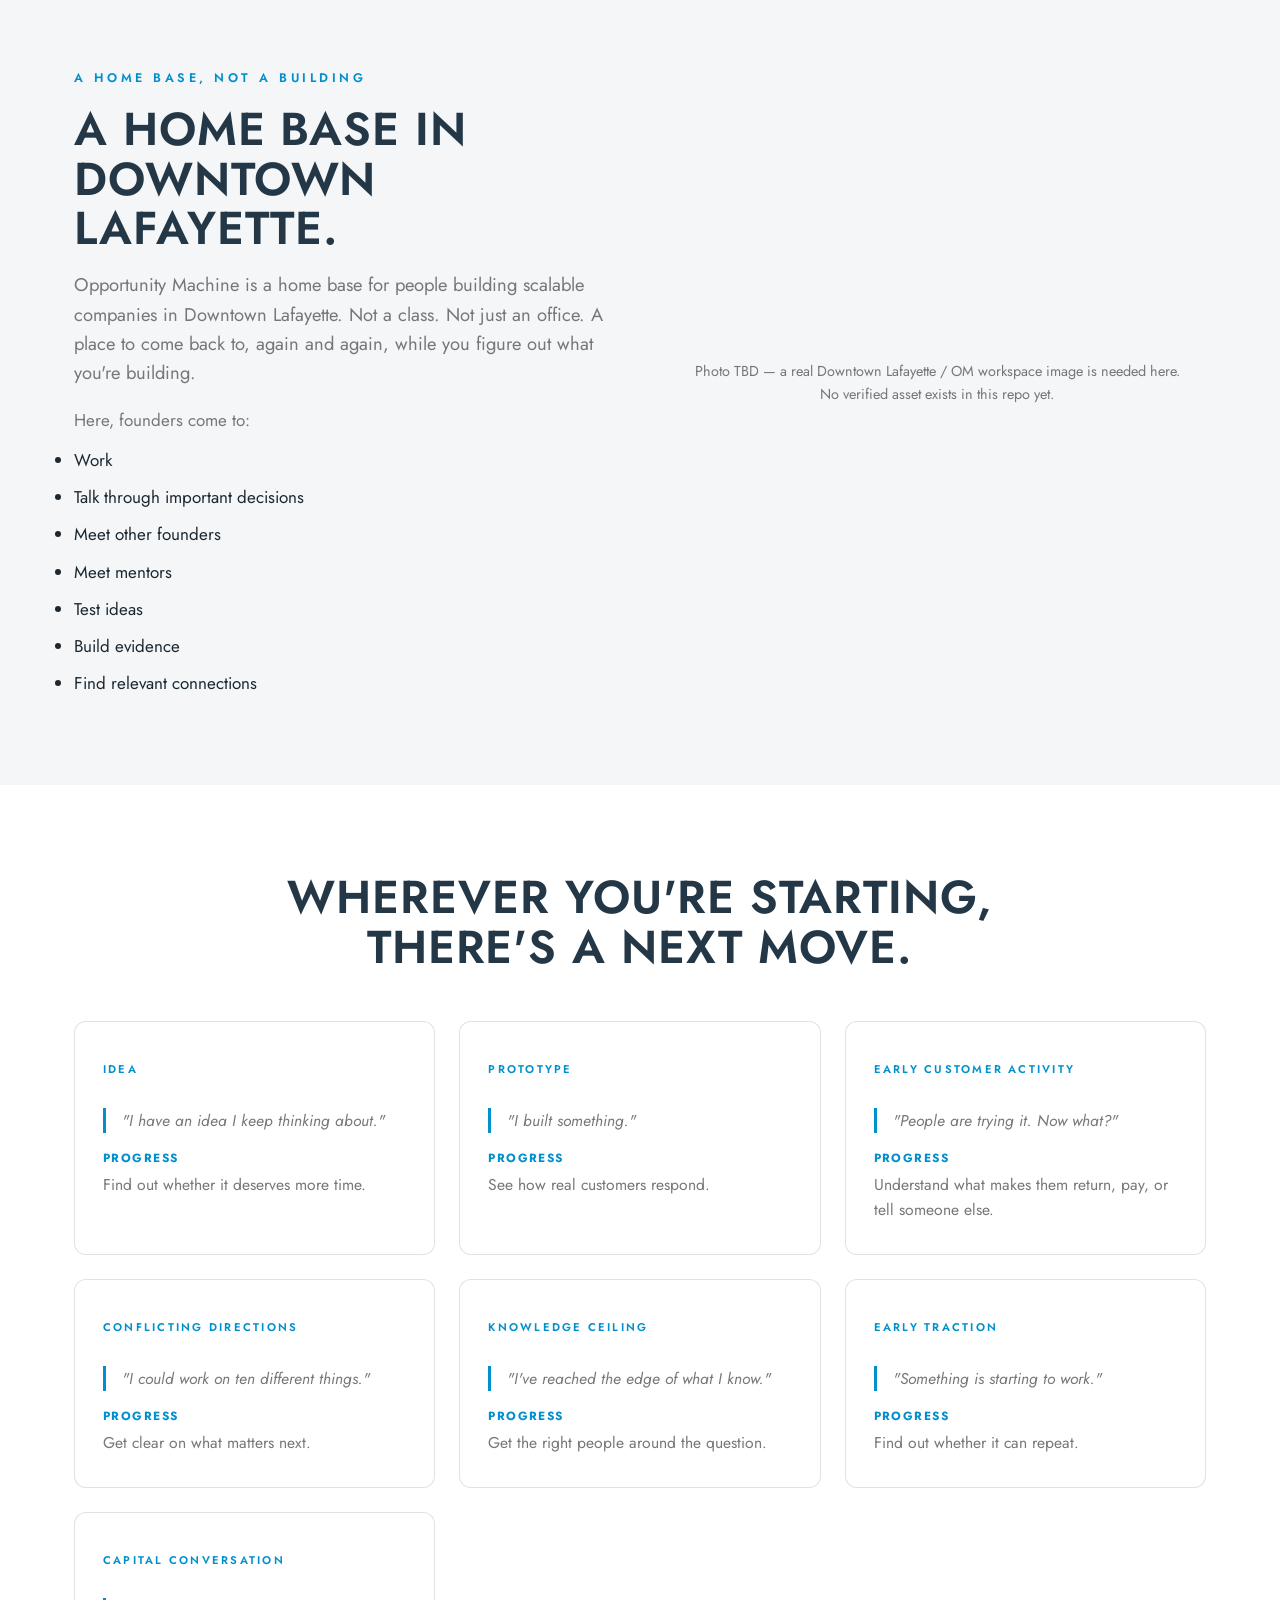
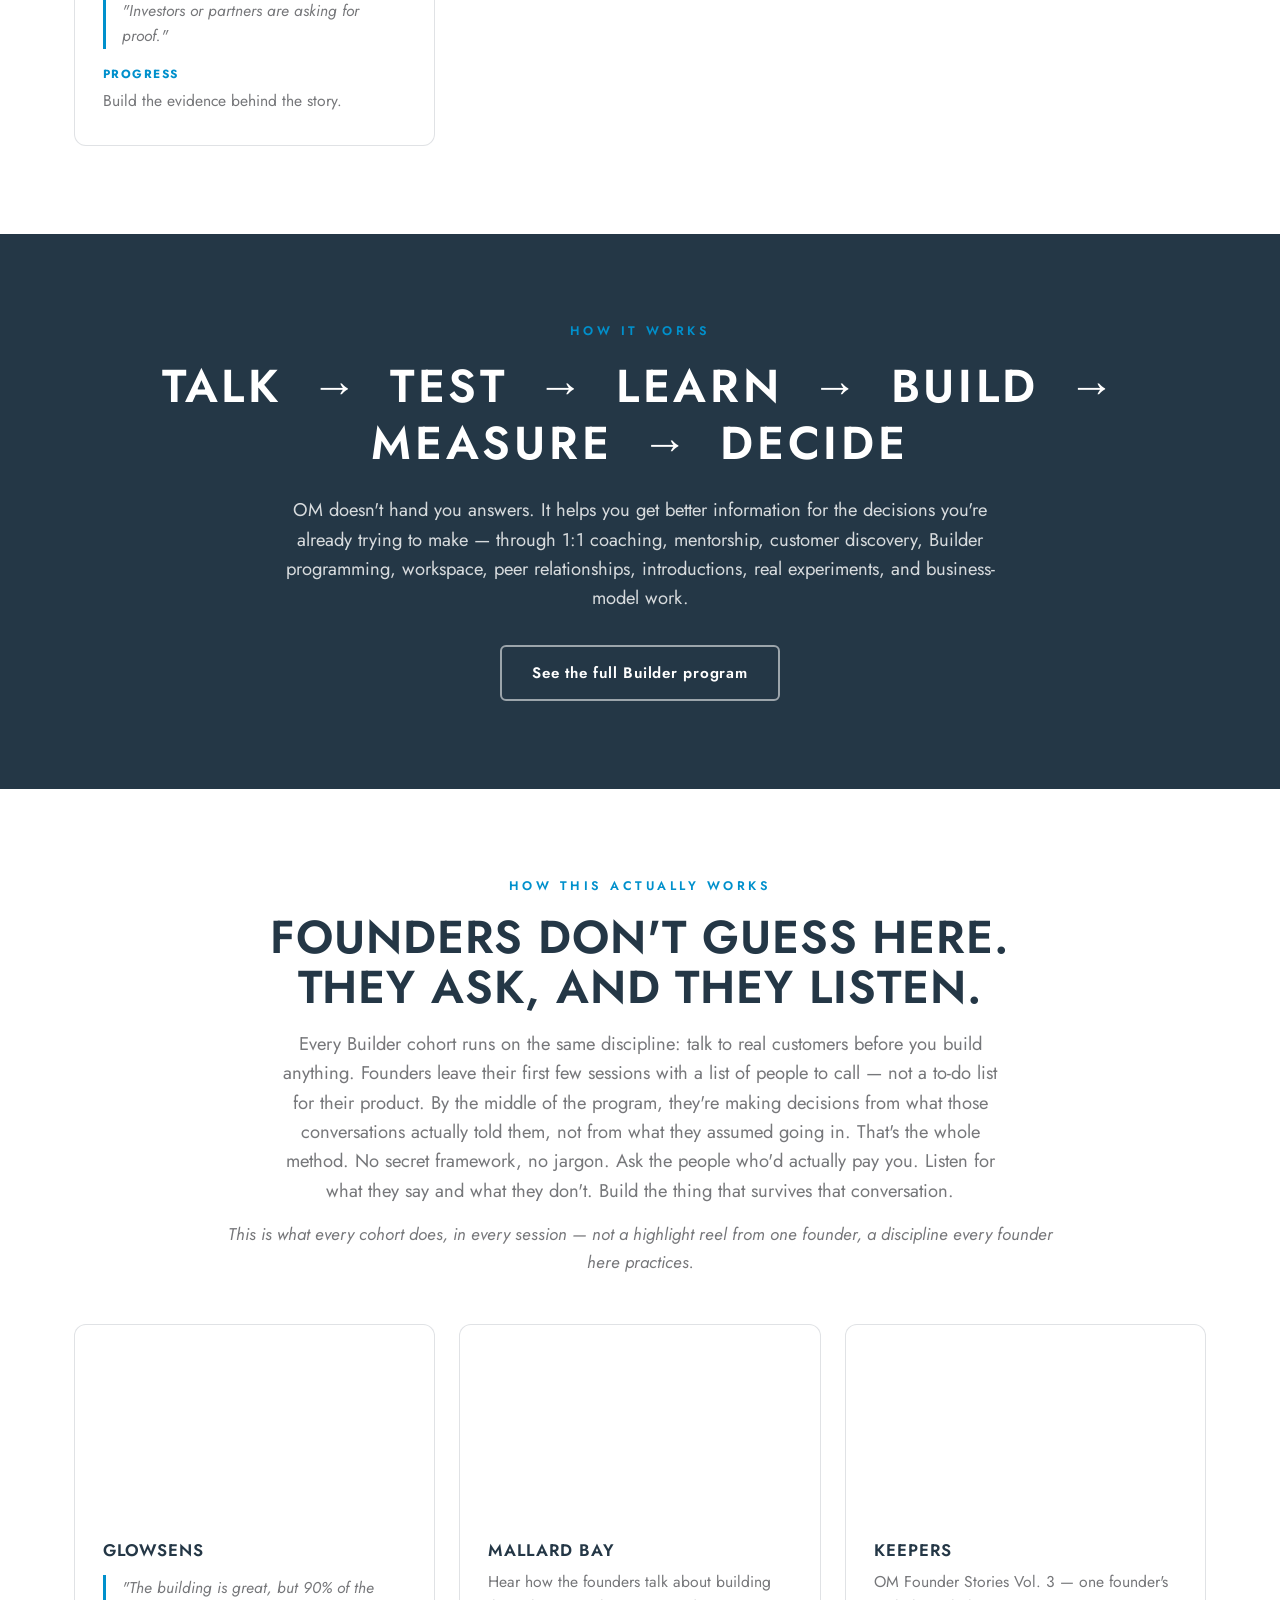
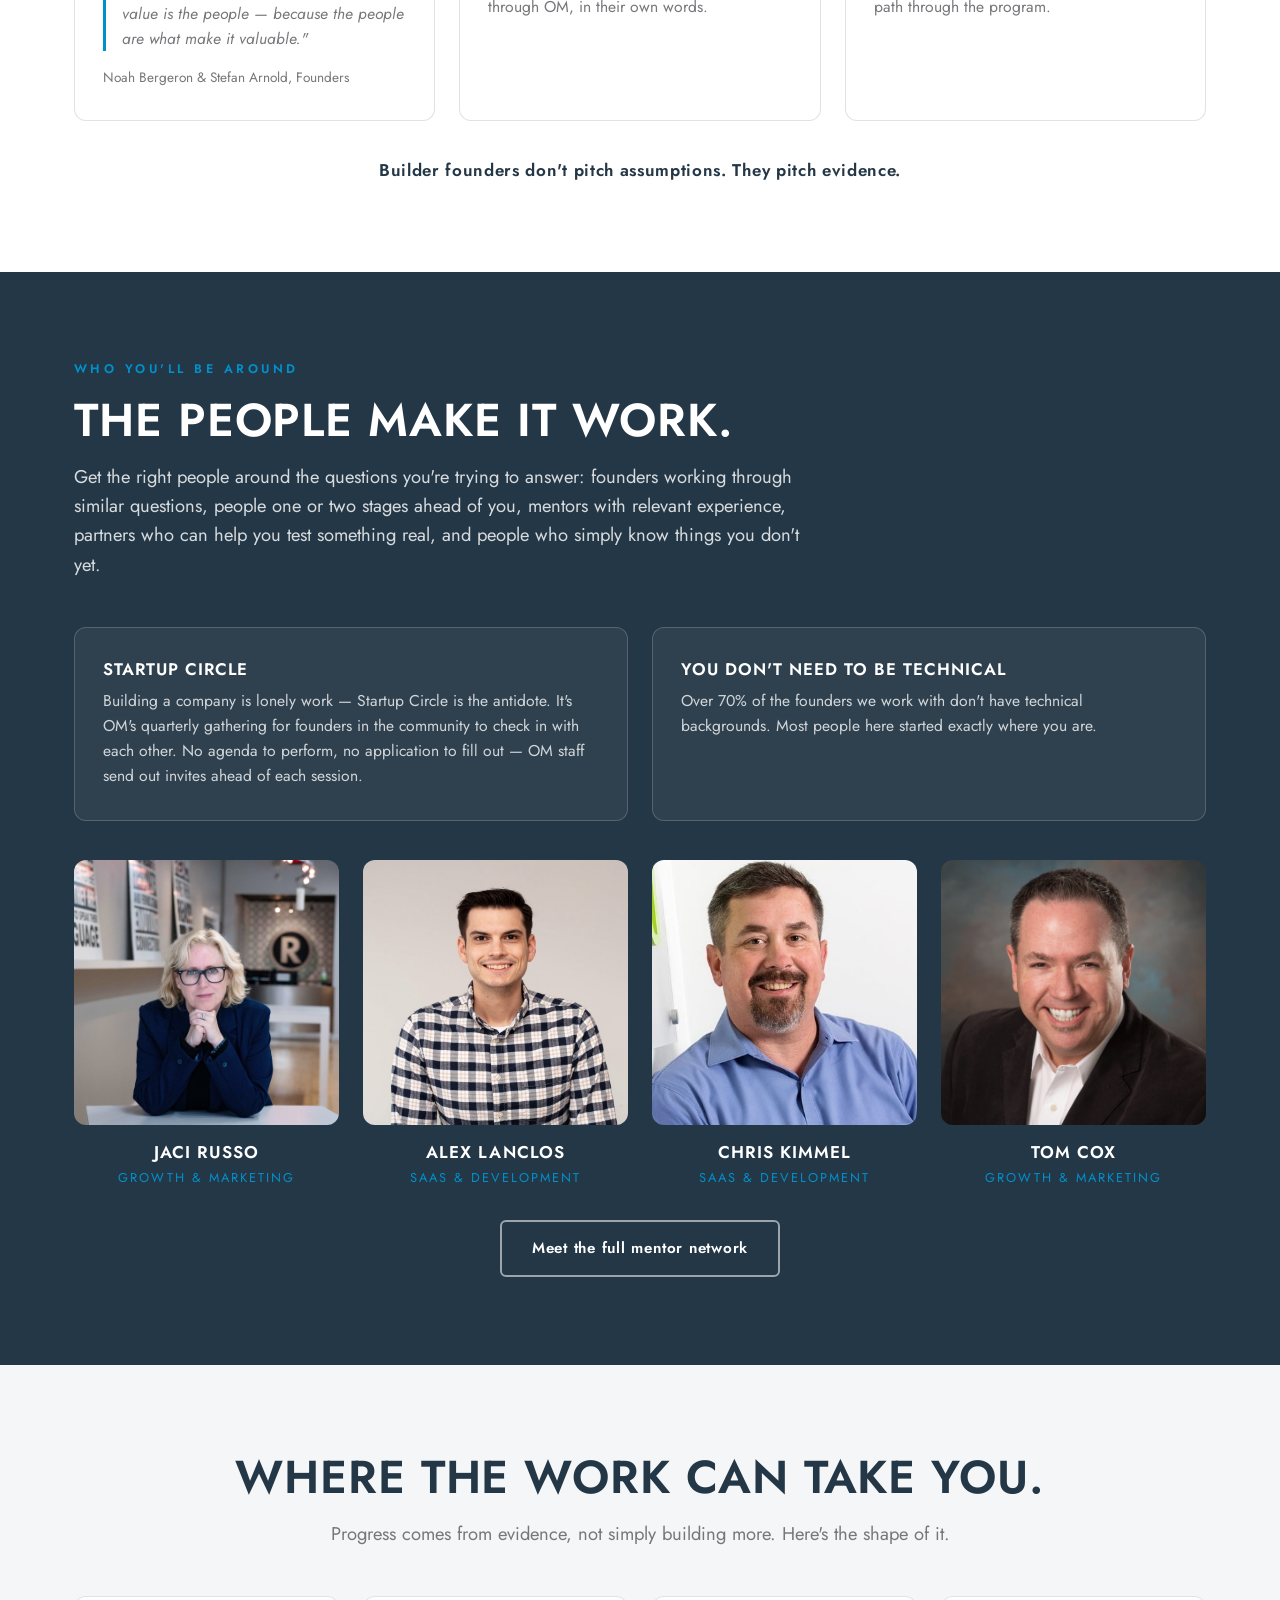
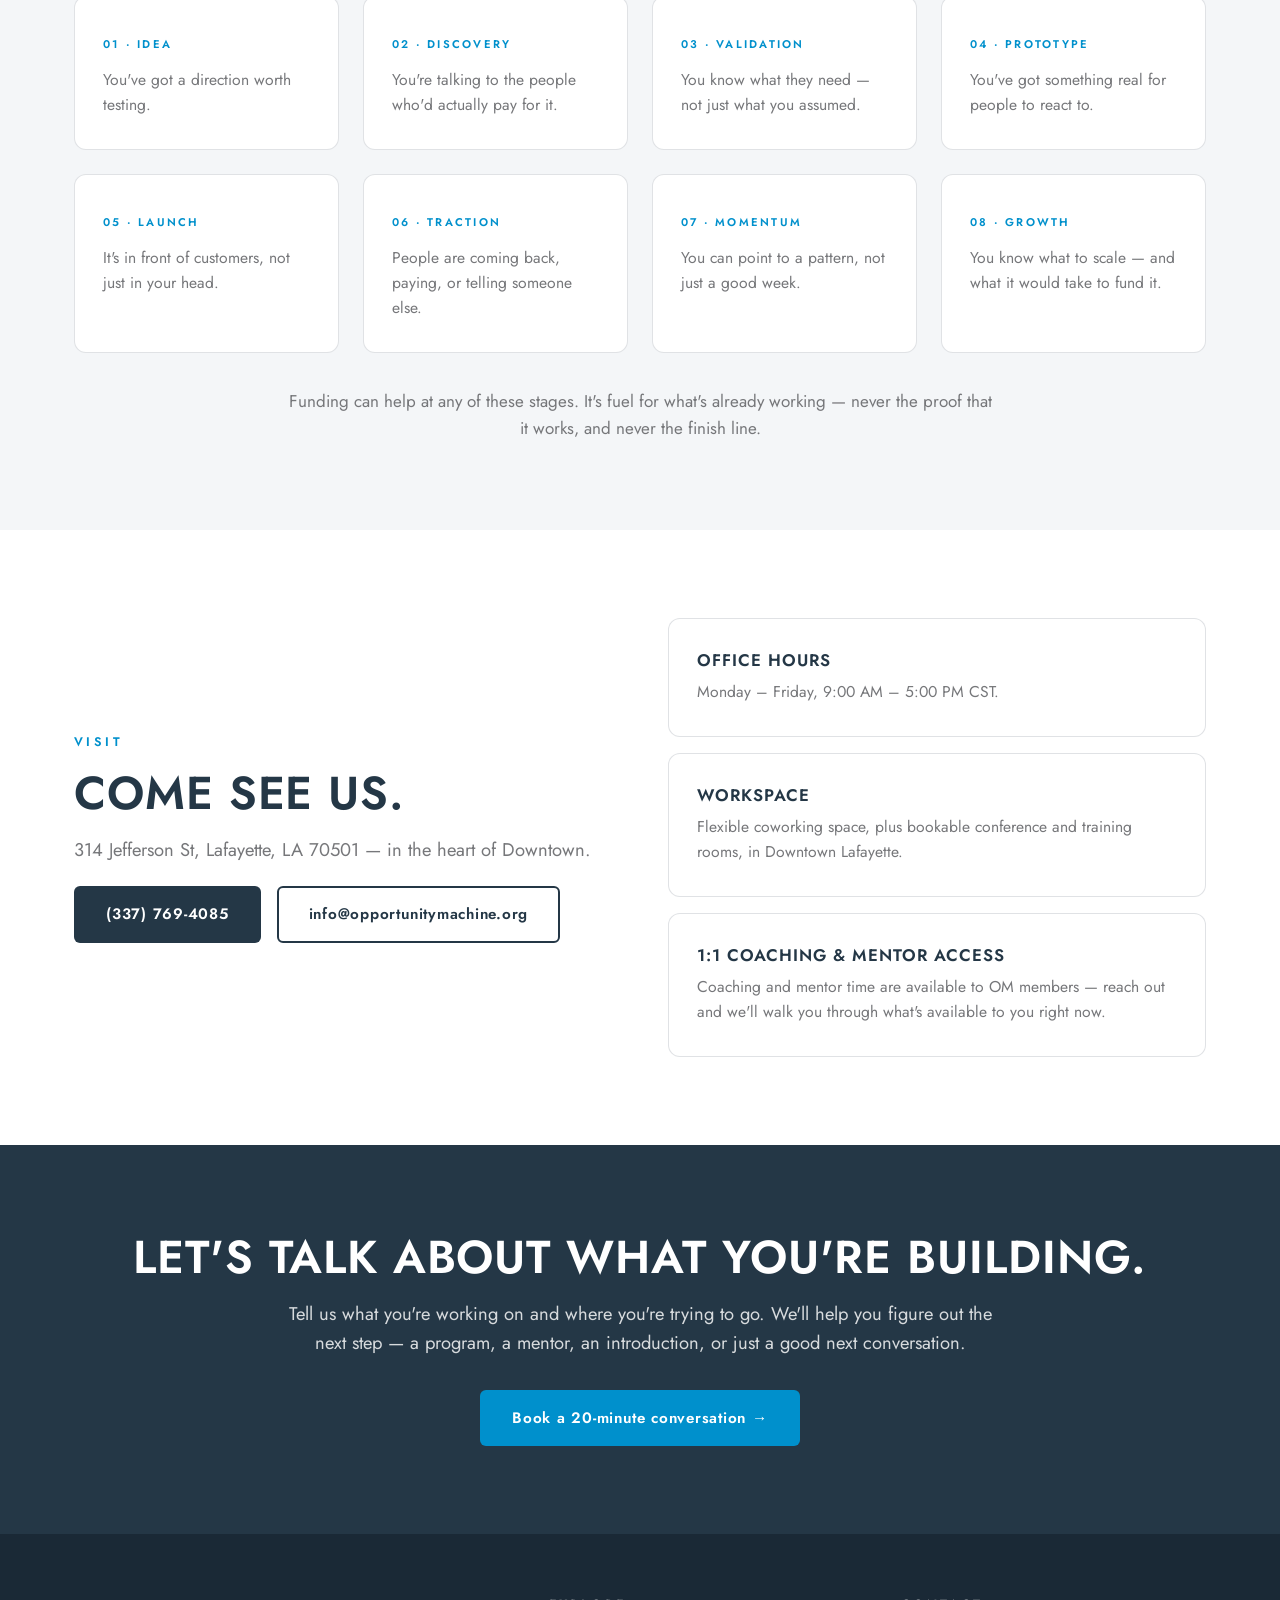
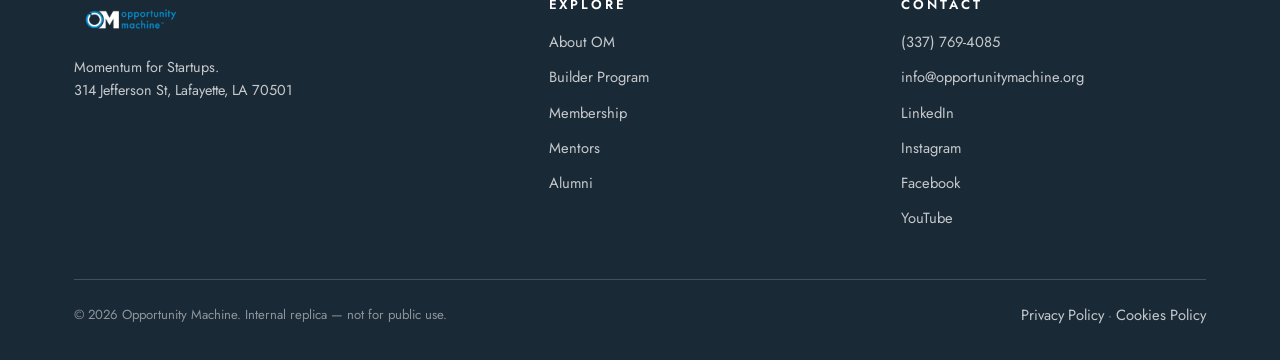
==== commit 95e783db: "chore: preserve homepage v2 candidate Captures the four pre-existing uncommitted homepage, navigatio" ====
--- a/index.html
+++ b/index.html
@@ -10,7 +10,7 @@
 </head>
 <body>
 
-<div class="replica-banner">INTERNAL REPLICA — implements ROBERT-BUILD-BRIEF-2026-07 (Destin directives + audit): ungated stats/testimonials/logos removed pending sourcing &amp; consent. Not for public use.</div>
+<div class="replica-banner">INTERNAL REPLICA — homepage restructured around the founder-experience brief (2026-08): Recognition → Progress → Place → Moments → Mechanism → Evidence → Community → Advancement → Local Access → Conversation. Evidence section uses only registry-approved claims (three OM videos + the State-C process-proof fallback copy) — no unsourced stats, names, or dollar figures. Not for public use until the claims registry clears more content.</div>
 
 <header class="site-header">
   <div class="nav-bar">
@@ -33,18 +33,22 @@
 
 <main>
 
-<!-- HERO — per DESTIN-WEBSITE-DECISIONS §5-§9: exactly four elements
-     (video, "For founders who…", rotating progress statement, Book a Call).
-     Rotating statements below are DRAFTS — exact statements are deferred to
-     the companion file per the Implementation Guardrail. -->
+<!-- ============================================================
+     SECTION 1 — RECOGNITION
+     Approved hero copy (Update 01). Job of this section is
+     self-recognition, not explaining OM. One primary CTA; one
+     secondary CTA only because clarity-check.html already exists
+     as real site architecture (low-commitment, doesn't compete
+     visually — ghost button vs. solid primary).
+     ============================================================ -->
 <section class="hero hero-light">
   <div class="wrap split">
     <div>
-      <h1>For founders who&hellip;<br><span id="jtbd-rotator" class="jtbd">want to get in front of investors.</span></h1>
+      <h1>For founders who&hellip;<br><span id="jtbd-rotator" class="jtbd">want experienced guidance and advice.</span></h1>
       <div class="cta-row">
-        <a class="btn btn-blue" href="contact.html">Book a Call</a>
-      </div>
-      <p style="font-size:0.78rem;color:var(--gray);margin-top:1.2rem;letter-spacing:0.04em;">ROTATING STATEMENTS = DRAFT — final set pending companion file.</p>
+        <a class="btn btn-blue" href="contact.html" data-analytics="homepage_hero_book_conversation">Book a 20-minute conversation &rarr;</a>
+        <a class="btn btn-ghost-navy" href="clarity-check.html" data-analytics="homepage_hero_clarity_check">Take the 2-minute Clarity Check</a>
+      </div>
     </div>
     <div style="aspect-ratio:16/9;border-radius:var(--radius-card);overflow:hidden;">
       <iframe width="100%" height="100%" src="https://www.youtube.com/embed/yk1Ij-wW_P0" title="Opportunity Machine" frameborder="0" allowfullscreen></iframe>
@@ -52,247 +56,277 @@
   </div>
 </section>
 
-<!-- Stat bar removed per ROBERT-BUILD-BRIEF §1.3 — impact numbers return only once sourced (Destin keep/kill session + Hunter's reviewed counts). -->
-
-<!-- SOUND FAMILIAR -->
+<!-- ============================================================
+     SECTION 2 — PROGRESS
+     "What are you trying to move forward?" (Update 02, proposed
+     copy). Kept as-is — already founder-desire-framed, not
+     service-first, and not a six-card feature wall.
+     ============================================================ -->
 <section>
   <div class="wrap">
     <div class="section-head center">
-      <span class="kicker">Sound Familiar?</span>
-      <h2>Every founder in this building started exactly here.</h2>
-      <p class="lede" style="margin:1rem auto 0;">Not knowing isn't what disqualifies you. It's what the program is built for.</p>
+      <h2>Trying to move your tech startup forward?</h2>
     </div>
     <div class="grid cols-3">
-      <!-- Reworded per Destin §12/§13 — verified founder language, not "waiting for the perfect moment" -->
-      <div class="card"><h3>The Persistent Idea</h3><p>"I kicked around this idea for a while" — not knowing what to do with it, or who to even go to.</p></div>
-      <div class="card"><h3>The "Pretty Sure" Trap</h3><p>You think it's a great product — but "pretty sure" is doing all of the heavy lifting.</p></div>
-      <div class="card"><h3>Directionless Advice</h3><p>Everyone says just start. Nobody tells you what concrete steps to start with.</p></div>
-      <div class="card"><h3>Need for Evidence</h3><p>You keep getting opinions. What you actually need to build with confidence is hard, empirical evidence.</p></div>
-      <div class="card"><h3>The Silent Fear</h3><p>The quiet fear underneath: what if you spend a year building something nobody wants?</p></div>
-    </div>
-  </div>
-</section>
-
-<!-- PARTNERS -->
-<section class="dim tight">
-  <div class="wrap center">
-    <span class="kicker">Opportunity Machine Partners</span>
-    <p class="lede" style="margin:0 auto;">Opportunity Machine partners with organizations that help startups scale quickly by providing access to a variety of exclusive perks &amp; resources including free &amp; discounted business services, connections to other startup communities, and educational content tailored to startup founders.</p>
-    <!-- Logo strip removed per brief §1.5 — returns with the permission-cleared partner list -->
-    <p style="margin-top:1.6rem;font-size:0.85rem;color:var(--gray);">Partner logos pending permission reconfirmation.</p>
-  </div>
-</section>
-
-<!-- EXPENSIVE MISTAKE -->
-<section class="dark on-dark">
+      <div class="card"><h3>Clearer direction</h3><p>You want experienced perspective on the decisions in front of you.</p></div>
+      <div class="card"><h3>Founder relationships</h3><p>You want a trusted circle of people building through similar challenges.</p></div>
+      <div class="card"><h3>Better visibility</h3><p>You want help spotting assumptions, gaps, and questions before they become expensive.</p></div>
+      <div class="card"><h3>Investor readiness</h3><p>You want to enter investor conversations with stronger evidence and a clearer story.</p></div>
+      <div class="card"><h3>Meaningful momentum</h3><p>You want to turn the next few months into measurable progress.</p></div>
+    </div>
+  </div>
+</section>
+
+<!-- ============================================================
+     SECTION 3 — PLACE
+     "What is Opportunity Machine?" answered without a services
+     list. Positioning line is verbatim from the founder-experience
+     brief. Photo is a documented TODO — no verified Downtown
+     Lafayette / workspace image exists in this repo's assets yet.
+     ============================================================ -->
+<section class="dim">
   <div class="wrap split">
     <div>
-      <span class="kicker">The Expensive Mistake</span>
-      <h2>The most expensive mistake isn't moving slowly. It's building confidently in the wrong direction.</h2>
-    </div>
-    <div>
-      <p>Most founders build first and find out later. They spend a year and their savings on a product, then discover the customer they imagined doesn't exist — or exists, but won't pay.</p>
-      <p style="margin-top:1rem;">We reverse the order. In Builder, you test your riskiest assumptions first: who your customer really is, what problem actually costs them money, and what they're already doing about it. Then whatever you build next, you build it knowing.</p>
-      <p style="margin-top:1rem;">Some founders finish Builder with a validated path and real momentum. Others finish knowing their first idea wasn't it — before it cost them two years. Both walk out ahead.</p>
-      <div class="cta-row"><a class="btn btn-blue" href="builder-program.html">Start the Journey</a></div>
-    </div>
-  </div>
-</section>
-
-<!-- BUILDER CHANGES THAT -->
-<section class="deep on-dark tight">
+      <span class="kicker">A Home Base, Not a Building</span>
+      <h2>A home base in Downtown Lafayette.</h2>
+      <p class="lede" style="margin-top:1rem;">Opportunity Machine is a home base for people building scalable companies in Downtown Lafayette. Not a class. Not just an office. A place to come back to, again and again, while you figure out what you're building.</p>
+      <p style="margin-top:1.2rem;color:var(--gray);">Here, founders come to:</p>
+      <ul style="margin-top:0.8rem;display:grid;gap:10px;color:var(--ink);">
+        <li>Work</li>
+        <li>Talk through important decisions</li>
+        <li>Meet other founders</li>
+        <li>Meet mentors</li>
+        <li>Test ideas</li>
+        <li>Build evidence</li>
+        <li>Find relevant connections</li>
+      </ul>
+    </div>
+    <div style="border-radius:var(--radius-card);aspect-ratio:4/3;background:var(--paper-dim);display:flex;align-items:center;justify-content:center;color:var(--gray);font-size:0.9rem;text-align:center;padding:24px;">
+      Photo TBD — a real Downtown Lafayette / OM workspace image is needed here. No verified asset exists in this repo yet.
+    </div>
+  </div>
+</section>
+
+<!-- ============================================================
+     SECTION 4 — MOMENTS
+     "When would I use it?" through recognizable founder moments,
+     not a "When You Need Us" section title. Quotes and progress
+     lines are verbatim from the founder-experience brief.
+     ============================================================ -->
+<section>
+  <div class="wrap">
+    <div class="section-head center">
+      <h2>Wherever you're starting, there's a next move.</h2>
+    </div>
+    <div class="grid cols-3">
+      <div class="card">
+        <div class="tag">Idea</div>
+        <p class="quote-line">"I have an idea I keep thinking about."</p>
+        <p class="leave-with"><strong>Progress</strong>Find out whether it deserves more time.</p>
+      </div>
+      <div class="card">
+        <div class="tag">Prototype</div>
+        <p class="quote-line">"I built something."</p>
+        <p class="leave-with"><strong>Progress</strong>See how real customers respond.</p>
+      </div>
+      <div class="card">
+        <div class="tag">Early Customer Activity</div>
+        <p class="quote-line">"People are trying it. Now what?"</p>
+        <p class="leave-with"><strong>Progress</strong>Understand what makes them return, pay, or tell someone else.</p>
+      </div>
+      <div class="card">
+        <div class="tag">Conflicting Directions</div>
+        <p class="quote-line">"I could work on ten different things."</p>
+        <p class="leave-with"><strong>Progress</strong>Get clear on what matters next.</p>
+      </div>
+      <div class="card">
+        <div class="tag">Knowledge Ceiling</div>
+        <p class="quote-line">"I've reached the edge of what I know."</p>
+        <p class="leave-with"><strong>Progress</strong>Get the right people around the question.</p>
+      </div>
+      <div class="card">
+        <div class="tag">Early Traction</div>
+        <p class="quote-line">"Something is starting to work."</p>
+        <p class="leave-with"><strong>Progress</strong>Find out whether it can repeat.</p>
+      </div>
+      <div class="card">
+        <div class="tag">Capital Conversation</div>
+        <p class="quote-line">"Investors or partners are asking for proof."</p>
+        <p class="leave-with"><strong>Progress</strong>Build the evidence behind the story.</p>
+      </div>
+    </div>
+  </div>
+</section>
+
+<!-- ============================================================
+     SECTION 5 — MECHANISM
+     "What actually happens here?" Kept deliberately simple — the
+     sequence itself is the headline. No curriculum dump; that
+     detail lives on builder-program.html and is one click away.
+     ============================================================ -->
+<section class="dark on-dark">
   <div class="wrap center">
-    <h2>Builder 1.0 changes that.</h2>
-    <p class="lede" style="margin:1rem auto 0;">"You test your riskiest assumptions first. Then whatever you build next, you build it knowing."</p>
-    <div class="cta-row center">
-      <span class="btn btn-ghost" style="cursor:default;">Evidence First</span>
-      <span class="btn btn-ghost" style="cursor:default;">Build Second</span>
-    </div>
-  </div>
-</section>
-
-<!-- MOMENTUM LADDER -->
+    <span class="kicker">How It Works</span>
+    <h2 class="spaced">Talk &rarr; Test &rarr; Learn &rarr; Build &rarr; Measure &rarr; Decide</h2>
+    <p class="lede" style="margin:1.4rem auto 0;">OM doesn't hand you answers. It helps you get better information for the decisions you're already trying to make — through 1:1 coaching, mentorship, customer discovery, Builder programming, workspace, peer relationships, introductions, real experiments, and business-model work.</p>
+    <div class="cta-row center" style="margin-top:2rem;">
+      <a class="btn btn-ghost" href="builder-program.html">See the full Builder program</a>
+    </div>
+  </div>
+</section>
+
+<!-- ============================================================
+     SECTION 6 — EVIDENCE
+     Uses WEBSITE-PROOF-FALLBACK-COPY.md "State C" copy (the
+     correct state right now — no featured story/stat has cleared
+     the claims registry) plus the three videos + one quote that
+     ARE approved_public. No names, dollar figures, or counts
+     beyond what's listed as cleared.
+     ============================================================ -->
 <section>
   <div class="wrap">
     <div class="section-head center">
-      <span class="kicker">How Momentum Works</span>
-      <h2 class="spaced">There's a sequence. You don't have to invent it.</h2>
-      <p class="lede" style="margin:1rem auto 0;">Most founders arrive somewhere between Chaos and Clarity. That's the right place to start.</p>
-    </div>
-    <div class="ladder timeline">
-      <div class="card"><div class="stage">Chaos</div><p>Ideas, assumptions, and advice — all at the same volume.</p><p style="margin-top:.8rem;"><strong>OM helps you</strong> name the assumptions that kill the business if they're wrong.</p></div>
-      <div class="card"><div class="stage">Clarity</div><p>You know exactly what you need to find out, and from whom.</p><p style="margin-top:.8rem;"><strong>OM helps you</strong> build your customer picture: who they are, what job they're hiring you to do.</p></div>
-      <!-- Order per Destin §23: evidence precedes confidence. Stage copy flagged for rewording (conflict register #5). -->
-      <div class="card"><div class="stage">Evidence</div><p>You can point to proof instead of belief.</p><p style="margin-top:.8rem;"><strong>OM helps you</strong> run 15+ structured, honest customer conversations.</p></div>
-      <div class="card"><div class="stage">Confidence</div><p>You've talked to real customers. You speak from what they told you.</p><p style="margin-top:.8rem;"><strong>OM helps you</strong> turn conversations into decisions: what to build, what to charge, what to drop.</p></div>
-      <div class="card"><div class="stage">Momentum</div><p>You know your next move and why. Investors can tell the difference.</p><p style="margin-top:.8rem;"><strong>OM helps you</strong> pitch from evidence — or pivot with your time and savings intact.</p></div>
-    </div>
-  </div>
-</section>
-
-<!-- HOW BUILDER WORKS -->
+      <span class="kicker">How This Actually Works</span>
+      <h2>Founders don't guess here. They ask, and they listen.</h2>
+      <p class="lede" style="margin:1rem auto 0;">Every Builder cohort runs on the same discipline: talk to real customers before you build anything. Founders leave their first few sessions with a list of people to call — not a to-do list for their product. By the middle of the program, they're making decisions from what those conversations actually told them, not from what they assumed going in. That's the whole method. No secret framework, no jargon. Ask the people who'd actually pay you. Listen for what they say and what they don't. Build the thing that survives that conversation.</p>
+      <p style="margin-top:1rem;color:var(--gray);font-style:italic;">This is what every cohort does, in every session — not a highlight reel from one founder, a discipline every founder here practices.</p>
+    </div>
+    <div class="grid cols-3">
+      <div class="card">
+        <div style="aspect-ratio:16/9;border-radius:8px;overflow:hidden;margin-bottom:14px;"><iframe width="100%" height="100%" src="https://www.youtube.com/embed/lZ1q1jHbgco" title="GlowSens" frameborder="0" allowfullscreen></iframe></div>
+        <h3>GlowSens</h3>
+        <p class="quote-line">"The building is great, but 90% of the value is the people — because the people are what make it valuable."</p>
+        <p style="font-size:0.85rem;color:var(--gray);">Noah Bergeron &amp; Stefan Arnold, Founders</p>
+      </div>
+      <div class="card">
+        <div style="aspect-ratio:16/9;border-radius:8px;overflow:hidden;margin-bottom:14px;"><iframe width="100%" height="100%" src="https://www.youtube.com/embed/IEixV3f1pME" title="Mallard Bay" frameborder="0" allowfullscreen></iframe></div>
+        <h3>Mallard Bay</h3>
+        <p style="color:var(--gray);">Hear how the founders talk about building through OM, in their own words.</p>
+      </div>
+      <div class="card">
+        <div style="aspect-ratio:16/9;border-radius:8px;overflow:hidden;margin-bottom:14px;"><iframe width="100%" height="100%" src="https://www.youtube.com/embed/KcOey2-8ttg" title="OM Founder Stories Vol. 3: Keepers" frameborder="0" allowfullscreen></iframe></div>
+        <h3>Keepers</h3>
+        <p style="color:var(--gray);">OM Founder Stories Vol. 3 — one founder's path through the program.</p>
+      </div>
+    </div>
+    <p class="center" style="margin-top:2.2rem;font-family:var(--font-display);font-weight:600;letter-spacing:0.04em;color:var(--navy);">Builder founders don't pitch assumptions. They pitch evidence.</p>
+  </div>
+</section>
+
+<!-- ============================================================
+     SECTION 7 — COMMUNITY
+     "Who will I be around?" Functional value of community, not
+     "vibrant ecosystem" language. Mentor names/photos limited to
+     the intersection of the approved public mentor roster and
+     assets not flagged for consent review in mentors.html.
+     ============================================================ -->
+<section class="dark on-dark">
+  <div class="wrap">
+    <div class="section-head">
+      <span class="kicker">Who You'll Be Around</span>
+      <h2>The people make it work.</h2>
+      <p class="lede" style="margin-top:1rem;">Get the right people around the questions you're trying to answer: founders working through similar questions, people one or two stages ahead of you, mentors with relevant experience, partners who can help you test something real, and people who simply know things you don't yet.</p>
+    </div>
+    <div class="grid cols-2" style="margin-bottom:2.4rem;">
+      <div class="card">
+        <h3>Startup Circle</h3>
+        <p>Building a company is lonely work — Startup Circle is the antidote. It's OM's quarterly gathering for founders in the community to check in with each other. No agenda to perform, no application to fill out — OM staff send out invites ahead of each session.</p>
+      </div>
+      <div class="card">
+        <h3>You don't need to be technical</h3>
+        <p>Over 70% of the founders we work with don't have technical backgrounds. Most people here started exactly where you are.</p>
+      </div>
+    </div>
+    <div class="grid cols-4">
+      <div class="person">
+        <img src="assets/mentor-jaci-russo.jpg" alt="Jaci Russo">
+        <div class="name" style="color:#fff;">Jaci Russo</div>
+        <div class="role">Growth &amp; Marketing</div>
+      </div>
+      <div class="person">
+        <img src="assets/mentor-alex-lanclos.png" alt="Alex Lanclos">
+        <div class="name" style="color:#fff;">Alex Lanclos</div>
+        <div class="role">SaaS &amp; Development</div>
+      </div>
+      <div class="person">
+        <img src="assets/mentor-chris-kimmel.jpg" alt="Chris Kimmel">
+        <div class="name" style="color:#fff;">Chris Kimmel</div>
+        <div class="role">SaaS &amp; Development</div>
+      </div>
+      <div class="person">
+        <img src="assets/mentor-tom-cox.jpg" alt="Tom Cox">
+        <div class="name" style="color:#fff;">Tom Cox</div>
+        <div class="role">Growth &amp; Marketing</div>
+      </div>
+    </div>
+    <div class="cta-row center" style="margin-top:2rem;"><a class="btn btn-ghost" href="mentors.html">Meet the full mentor network</a></div>
+  </div>
+</section>
+
+<!-- ============================================================
+     SECTION 8 — ADVANCEMENT
+     Founder journey per the founder-experience brief. Funding
+     appears only at the last stage, framed as fuel, not proof or
+     graduation. Reuses the existing 4-column grid component so it
+     collapses responsively for free.
+     ============================================================ -->
 <section class="dim">
   <div class="wrap">
     <div class="section-head center">
-      <span class="kicker">How Builder Works</span>
-      <h2>Four questions. Ten weeks.</h2>
-      <p class="lede" style="margin:1rem auto 0;">A cohort of founders answering them alongside you.</p>
-    </div>
-    <div class="grid cols-2">
-      <div class="card">
-        <div class="step-num">01</div>
-        <h3>Know Your Customer</h3>
-        <p>Get specific about who this is for and what job they're hiring you to do.</p>
-        <p class="quote-line">"Could you name, right now, the exact person who'd pay for this — and what they do about the problem today?"</p>
-        <p class="leave-with"><strong>You leave with</strong>A sharp customer picture, tested against 15+ real conversations.</p>
-      </div>
-      <div class="card">
-        <div class="step-num">02</div>
-        <h3>Prove the Value</h3>
-        <p>Turn what customers told you into an offer they'd recognize as theirs.</p>
-        <p class="quote-line">"How many people outside your family have told you — in their own words — that this problem costs them money or time?"</p>
-        <p class="leave-with"><strong>You leave with</strong>A value proposition built on evidence, and the first shape of your MVP.</p>
-      </div>
-      <div class="card">
-        <div class="step-num">03</div>
-        <h3>Find Your Way to Market</h3>
-        <p>Figure out how customers will actually find you — and what it costs to reach them.</p>
-        <p class="quote-line">"If you launched tomorrow, where would your first ten customers come from?"</p>
-        <p class="leave-with"><strong>You leave with</strong>A go-to-market plan with a first channel to test, not a wish list.</p>
-      </div>
-      <div class="card">
-        <div class="step-num">04</div>
-        <h3>Make the Business Work</h3>
-        <p>Pressure-test the money: what you charge, what it costs, whether the math survives.</p>
-        <p class="quote-line">"What would have to be true about your pricing for this to pay you back?"</p>
-        <p class="leave-with"><strong>You leave with</strong>A business model you can defend in an investor conversation.</p>
-      </div>
-    </div>
-    <div class="cta-row center"><a class="btn btn-navy" href="builder-program.html">See the full Builder program</a></div>
-  </div>
-</section>
-
-<!-- EIGHT SESSIONS -->
-<section>
-  <div class="wrap">
-    <div class="section-head center">
-      <span class="kicker">Builder 1.0 Success Stories start here</span>
-      <h2>Eight Sessions. One Arc.</h2>
-      <p class="lede" style="margin:1rem auto 0;">A structured path from raw idea to Demo Day — evidence-driven at every step. Here's the shape of the journey and what you walk out with.</p>
+      <h2>Where the work can take you.</h2>
+      <p class="lede" style="margin:1rem auto 0;">Progress comes from evidence, not simply building more. Here's the shape of it.</p>
     </div>
     <div class="grid cols-4">
-      <div class="card"><div class="tag">Session 1</div><h3>JTBD + Buying Center</h3><p>Pin down the real job your customer is hiring you for — and who actually signs off on the purchase.</p></div>
-      <div class="card"><div class="tag">Session 2</div><h3>Discovery Plan</h3><p>Design customer interviews that surface real behavior and evidence — not speculation or polite lies.</p></div>
-      <div class="card"><div class="tag">Session 3</div><h3>UVP + MVP</h3><p>Turn early signal into a sharp value promise and a lean, buildable first product to test it.</p></div>
-      <div class="card"><div class="tag">Session 4</div><h3>Evidence to Strategy</h3><p>Read what your interviews actually told you — honestly — then decide how you'll win the market.</p></div>
-      <div class="card"><div class="tag">Session 5</div><h3>AI-Assisted Build</h3><p>Take a validated, positioned plan into production and ship your MVP faster than you thought possible.</p></div>
-      <div class="card"><div class="tag">Session 6</div><h3>Traction + Revenue</h3><p>Pick the channel to reach your customers and stress-test whether the unit economics actually work.</p></div>
-      <div class="card"><div class="tag">Session 7</div><h3>Measure + Test Next</h3><p>Build a focused measurement system and the feedback loops that keep the venture learning after launch.</p></div>
-      <div class="card"><div class="tag">Session 8</div><h3>Demo Day + Mentors</h3><p>Pitch what you've built and bridge from program to practice with the mentor network behind you.</p></div>
-    </div>
-    <p class="center" style="margin-top:2rem;color:var(--gray);">Every session pairs a working framework with live workshop time and a 1-on-1. The frameworks are taught inside the cohort.</p>
-  </div>
-</section>
-
-<!-- COHORT -->
-<section class="dark on-dark">
-  <div class="wrap split">
-    <div>
-      <span class="kicker">Founders Helping Founders</span>
-      <h2>Entrepreneurship is solitary, but it doesn't have to be lonely.</h2>
-      <p style="margin-top:1rem;">Our cohorts are designed for radical transparency and peer-to-peer accountability.</p>
-    </div>
-    <div class="grid">
-      <div class="card"><h3>Peer Support</h3><p>The most valuable insights often come from those just one step ahead of you.</p></div>
-      <div class="card"><h3>Accountability</h3><p>Surround yourself with builders who won't let you settle for "good enough."</p></div>
-      <div class="card"><h3>Shared Infrastructure</h3><p>Moving beyond assumptions to evidence-based growth.</p></div>
-    </div>
-  </div>
-</section>
-
-<!-- MENTORS -->
+      <div class="card"><div class="tag">01 &middot; Idea</div><p>You've got a direction worth testing.</p></div>
+      <div class="card"><div class="tag">02 &middot; Discovery</div><p>You're talking to the people who'd actually pay for it.</p></div>
+      <div class="card"><div class="tag">03 &middot; Validation</div><p>You know what they need — not just what you assumed.</p></div>
+      <div class="card"><div class="tag">04 &middot; Prototype</div><p>You've got something real for people to react to.</p></div>
+      <div class="card"><div class="tag">05 &middot; Launch</div><p>It's in front of customers, not just in your head.</p></div>
+      <div class="card"><div class="tag">06 &middot; Traction</div><p>People are coming back, paying, or telling someone else.</p></div>
+      <div class="card"><div class="tag">07 &middot; Momentum</div><p>You can point to a pattern, not just a good week.</p></div>
+      <div class="card"><div class="tag">08 &middot; Growth</div><p>You know what to scale — and what it would take to fund it.</p></div>
+    </div>
+    <p class="center" style="margin-top:2.2rem;color:var(--gray);max-width:44rem;margin-left:auto;margin-right:auto;">Funding can help at any of these stages. It's fuel for what's already working — never the proof that it works, and never the finish line.</p>
+  </div>
+</section>
+
+<!-- ============================================================
+     SECTION 9 — LOCAL / PRACTICAL ACCESS
+     Answers "where" and practical "when" without those words as
+     headings. Facts sourced from contact.html / membership.html
+     in this same repo. Office hours are shown on the existing
+     contact page but are NOT yet in the canonical claims registry
+     — flagged in the report below, not hidden.
+     ============================================================ -->
 <section>
   <div class="wrap split">
     <div>
-      <span class="kicker">The Mentor Network</span>
-      <h2>Battle-Tested Catalysts.</h2>
-      <p class="lede" style="margin-top:1rem;">We don't do "advisors." We have mentors — founders, connectors, and industry veterans who have built, scaled, and exited.</p>
-      <div class="cta-row"><a class="btn btn-navy" href="mentors.html">Meet the Mentors</a></div>
-    </div>
-    <div class="grid cols-2">
-      <div class="card"><h3>Strategic Guidance</h3><p>Direct access to founders who have successfully scaled and exited. No fluff, just battle-tested strategy.</p></div>
-      <div class="card"><h3>Radical Candor</h3><p>Feedback that hurts but helps — direct, evidence-based, and aimed at helping you win.</p></div>
-      <div class="card"><h3>Connector Access</h3><p>Our mentors open doors to investors, partners, and customers that would otherwise remain closed.</p></div>
-      <div class="card"><h3>Industry Expertise</h3><p>From SaaS to hardware, our network spans industries with deep operational knowledge.</p></div>
-    </div>
-  </div>
-</section>
-
-<!-- TESTIMONIALS -->
-<section class="dark on-dark">
-  <div class="wrap">
-    <div class="section-head">
-      <span class="kicker">Success Stories</span>
-      <h2>Real founders. Real momentum.</h2>
-    </div>
-    <div class="grid cols-2">
-      <!-- Beck + Crowell quotes on hold per brief §1.4 (consent reconfirmation in progress). Slots reserved per Destin §14–§15: multiple SPECIFIC testimonials, each tied to a rotating hero progress claim. -->
-      <div class="card" style="border-style:dashed;"><div class="tag">Reserved — testimonial slot</div><p>Specific founder quote tied to a hero progress claim (e.g. investor introductions). Pending consent reconfirmation.</p></div>
-      <div class="card" style="border-style:dashed;"><div class="tag">Reserved — testimonial slot</div><p>Specific founder quote tied to a hero progress claim. Pending consent reconfirmation.</p></div>
-    </div>
-    <div class="cta-row"><a class="btn btn-ghost" href="alumni.html">View All Evidence</a></div>
-  </div>
-</section>
-
-<!-- EVENTS -->
-<section>
-  <div class="wrap">
-    <div class="section-head center">
-      <span class="kicker">Strategic Events</span>
-      <h2>We don't just provide space; we provide the spark.</h2>
-      <p class="lede" style="margin:1rem auto 0;">Join our strategic events designed to accelerate your professional growth.</p>
-    </div>
-    <div class="grid cols-3">
-      <div class="card">
-        <img src="assets/event-workshops.jpg" alt="Expert workshop at OM" style="border-radius:8px;margin-bottom:16px;aspect-ratio:16/9;object-fit:cover;">
-        <div class="tag">Education · Weekly</div>
-        <h3>Expert Workshops</h3>
-        <p>Deep dives into unit economics, marketing, and operational scale.</p>
-      </div>
-      <div class="card">
-        <img src="assets/event-networking.jpg" alt="Founder mixer" style="border-radius:8px;margin-bottom:16px;aspect-ratio:16/9;object-fit:cover;">
-        <div class="tag">Networking · Monthly</div>
-        <h3>Founder Mixers</h3>
-        <p>Exclusive networking with the Gulf South's top builders and investors.</p>
-      </div>
-      <div class="card">
-        <div style="border-radius:8px;margin-bottom:16px;aspect-ratio:16/9;background:var(--paper-dim);display:flex;align-items:center;justify-content:center;color:var(--gray);font-size:0.85rem;">Photo TBD — prior image removed (Cox Business branding, Destin §31)</div>
-        <div class="tag">Competition · Quarterly</div>
-        <h3>Pitch Pressure</h3>
-        <p>A high-stakes environment to refine your pitch before the real deal.</p>
-      </div>
-    </div>
-    <div class="cta-row center"><a class="btn btn-navy" href="events.html">See Upcoming Events</a></div>
-  </div>
-</section>
-
-<!-- ALUMNI CTA -->
-<section class="dim tight">
-  <div class="wrap center">
-    <span class="kicker">Opportunity Machine Alumni</span>
-    <p class="lede" style="margin:0 auto;">Real companies built by founders who started in Builder 1.0.</p>
-    <div class="cta-row center"><a class="btn btn-ghost-navy" href="alumni.html">View Alumni</a></div>
-  </div>
-</section>
-
-<!-- FINAL CTA -->
+      <span class="kicker">Visit</span>
+      <h2>Come see us.</h2>
+      <p class="lede" style="margin-top:1rem;">314 Jefferson St, Lafayette, LA 70501 — in the heart of Downtown.</p>
+      <div class="cta-row" style="margin-top:1.4rem;">
+        <a class="btn btn-navy" href="tel:+13377694085">(337) 769-4085</a>
+        <a class="btn btn-ghost-navy" href="mailto:info@opportunitymachine.org">info@opportunitymachine.org</a>
+      </div>
+    </div>
+    <div class="grid" style="gap:16px;">
+      <div class="card"><h3>Office Hours</h3><p>Monday – Friday, 9:00 AM – 5:00 PM CST.</p></div>
+      <div class="card"><h3>Workspace</h3><p>Flexible coworking space, plus bookable conference and training rooms, in Downtown Lafayette.</p></div>
+      <div class="card"><h3>1:1 Coaching &amp; Mentor Access</h3><p>Coaching and mentor time are available to OM members — reach out and we'll walk you through what's available to you right now.</p></div>
+    </div>
+  </div>
+</section>
+
+<!-- ============================================================
+     SECTION 10 — FINAL CONVERSATION CTA
+     Single primary CTA. No competing "Apply Now" button.
+     ============================================================ -->
 <section class="dark on-dark center">
   <div class="wrap">
-    <h2>Ready to build your momentum?</h2>
-    <p class="lede" style="margin:1rem auto 0;">Join the network of Gulf South founders today.</p>
+    <h2>Let's talk about what you're building.</h2>
+    <p class="lede" style="margin:1rem auto 0;">Tell us what you're working on and where you're trying to go. We'll help you figure out the next step — a program, a mentor, an introduction, or just a good next conversation.</p>
     <div class="cta-row center">
-      <a class="btn btn-blue" href="contact.html">Book a Call</a>
-      <a class="btn btn-ghost" href="https://form.jotform.com/220684844285060">Apply Now</a>
+      <a class="btn btn-blue" href="contact.html" data-analytics="homepage_final_book_conversation">Book a 20-minute conversation &rarr;</a>
     </div>
   </div>
 </section>
--- a/styles.css
+++ b/styles.css
@@ -132,6 +132,37 @@
 }
 .nav-toggle { display: none; background: none; border: 0; color: #fff; font-size: 1.6rem; cursor: pointer; }
 
+/* ---------- accessibility: focus + reduced motion ---------- */
+a:focus-visible, .btn:focus-visible, .filter-btn:focus-visible, .nav-dropdown-toggle:focus-visible {
+  outline: 3px solid #6fc6ea; outline-offset: 2px;
+}
+@media (prefers-reduced-motion: reduce) {
+  html { scroll-behavior: auto; }
+  .jtbd { transition: none; }
+  .btn:hover { transform: none; }
+}
+
+.nav-dropdown { position: relative; display: flex; align-items: center; gap: 2px; }
+.nav-dropdown-toggle {
+  background: none; border: 0; color: rgba(255, 255, 255, 0.85); cursor: pointer;
+  font-size: 0.6rem; padding: 4px; line-height: 1;
+}
+.nav-dropdown-toggle:hover { color: #fff; }
+.nav-dropdown-menu {
+  display: none; position: absolute; top: 100%; left: 0; margin-top: 8px;
+  background: #fff; border-radius: var(--radius); box-shadow: 0 12px 28px rgba(0, 0, 0, 0.18);
+  min-width: 160px; padding: 8px 0; list-style: none; z-index: 60;
+}
+.nav-dropdown-menu a {
+  display: block; padding: 8px 16px; color: var(--navy) !important;
+  text-transform: none; letter-spacing: normal; font-size: 0.85rem;
+}
+.nav-dropdown-menu a:hover { background: var(--paper-dim); }
+.nav-dropdown.open .nav-dropdown-menu { display: block; }
+@media (max-width: 700px) {
+  .nav-dropdown-menu { position: static; box-shadow: none; margin-top: 4px; padding-left: 12px; }
+}
+
 /* ---------- hero ---------- */
 .hero {
   background: linear-gradient(160deg, var(--navy) 0%, var(--navy-deep) 70%);
@@ -376,11 +407,312 @@
 .rc-next-move span { display: block; font-size: 0.72rem; letter-spacing: 0.18em; text-transform: uppercase; color: var(--blue); margin-bottom: 6px; }
 .rc-goal { background: var(--paper-dim); border-radius: var(--radius); padding: 18px 20px; font-size: 0.95rem; margin-bottom: 1.6rem; }
 .rc-goal strong { color: var(--navy); }
+.rc-goal-k {
+  display: block;
+  font-family: var(--font-display);
+  font-weight: 600;
+  text-transform: uppercase;
+  letter-spacing: 0.16em;
+  font-size: 0.66rem;
+  color: var(--blue);
+  margin-bottom: 6px;
+}
 .rc-credibility { font-size: 0.98rem; color: var(--ink); line-height: 1.6; margin-bottom: 2rem; }
 .rc-call-line { font-size: 0.95rem; color: var(--gray); margin-bottom: 1.2rem; }
+.rc-snapshot { background: var(--paper-dim); border-radius: var(--radius-card); padding: 22px 24px; margin-bottom: 1.6rem; }
+.rc-snapshot .field { margin-bottom: 14px; }
 @media (max-width: 700px) {
   .rc-card { padding: 30px 22px 26px; }
   .rc-persona-grid, .rc-signal-row { grid-template-columns: 1fr; }
+}
+
+/* ============================================================
+   CLARITY SNAPSHOT — printable take-home document
+   Rendered to PDF via the browser's own print-to-PDF (no external
+   library, keeps the site fully static and self-contained).
+   Hidden on screen; visible in print, or on screen via
+   ?preview=snapshot for layout review.
+   ============================================================ */
+.snapshot-doc { display: none; }
+/* Preview mode mirrors print exactly: site chrome hidden, document only.
+   Scoped to screen — these framing styles (page shadow, gray backdrop, dashed
+   page dividers, simulated page padding) must never reach the printed PDF,
+   which supplies its own margins via @page. */
+@media screen {
+  body.snapshot-preview { background: #e8ebee; }
+  body.snapshot-preview > *:not(.snapshot-doc) { display: none !important; }
+  body.snapshot-preview .snapshot-doc {
+    display: block;
+    max-width: 8.5in;
+    margin: 32px auto;
+    background: #fff;
+    box-shadow: 0 4px 24px rgba(36, 55, 70, 0.18);
+  }
+  body.snapshot-preview .snap-page {
+    padding: 0.55in;
+    border-bottom: 2px dashed var(--line);
+  }
+}
+
+.snap-page { position: relative; }
+
+/* masthead — reversed logo requires a navy field (no dark-on-light logo asset exists) */
+.snap-masthead {
+  background: var(--navy);
+  color: #fff;
+  padding: 22px 26px;
+  display: flex;
+  justify-content: space-between;
+  align-items: center;
+  gap: 18px;
+  margin-bottom: 26px;
+}
+.snap-masthead img { height: 34px; width: auto; }
+.snap-masthead .snap-doctitle {
+  font-family: var(--font-display);
+  font-weight: 600;
+  text-transform: uppercase;
+  letter-spacing: 0.16em;
+  font-size: 0.78rem;
+  color: #6fc6ea;
+  text-align: right;
+}
+
+/* running head on continuation pages */
+.snap-runhead {
+  display: flex;
+  justify-content: space-between;
+  align-items: baseline;
+  border-bottom: 2px solid var(--navy);
+  padding-bottom: 8px;
+  margin-bottom: 22px;
+  font-family: var(--font-display);
+  font-weight: 600;
+  text-transform: uppercase;
+  letter-spacing: 0.14em;
+  font-size: 0.7rem;
+  color: var(--navy);
+}
+.snap-runhead span:last-child { color: var(--gray); letter-spacing: 0.08em; }
+
+.snap-doc-h1 {
+  font-family: var(--font-display);
+  font-weight: 600;
+  text-transform: uppercase;
+  letter-spacing: 0.02em;
+  font-size: 1.6rem;
+  line-height: 1.15;
+  color: var(--navy);
+  margin-bottom: 0.5rem;
+}
+.snap-h2 {
+  font-family: var(--font-display);
+  font-weight: 600;
+  text-transform: uppercase;
+  letter-spacing: 0.12em;
+  font-size: 0.76rem;
+  color: var(--blue);
+  margin: 22px 0 10px;
+  padding-bottom: 5px;
+  border-bottom: 1px solid var(--line);
+}
+.snap-h2:first-of-type { margin-top: 0; }
+.snap-lead { font-size: 0.95rem; color: var(--ink); line-height: 1.55; margin-bottom: 12px; }
+.snap-doc p { font-size: 0.9rem; line-height: 1.55; color: var(--ink); }
+
+/* read summary band */
+.snap-read {
+  display: grid;
+  grid-template-columns: 1fr 1fr;
+  gap: 0;
+  border: 1.5px solid var(--navy);
+  margin-bottom: 18px;
+}
+.snap-read > div { padding: 14px 16px; }
+.snap-read > div + div { border-left: 1.5px solid var(--navy); }
+.snap-read .k {
+  display: block;
+  font-family: var(--font-display);
+  font-weight: 600;
+  text-transform: uppercase;
+  letter-spacing: 0.16em;
+  font-size: 0.62rem;
+  color: var(--gray);
+  margin-bottom: 4px;
+}
+.snap-read .v {
+  font-family: var(--font-display);
+  font-weight: 600;
+  font-size: 1.05rem;
+  color: var(--navy);
+  line-height: 1.2;
+}
+
+/* the one move — the most important thing on page 1 */
+.snap-move {
+  border-left: 5px solid var(--blue);
+  background: var(--paper-dim);
+  padding: 14px 18px;
+  margin: 16px 0;
+}
+.snap-move .snap-move-k {
+  display: block;
+  font-family: var(--font-display);
+  font-weight: 600;
+  text-transform: uppercase;
+  letter-spacing: 0.16em;
+  font-size: 0.64rem;
+  color: var(--blue);
+  margin-bottom: 6px;
+}
+.snap-move p { font-size: 1rem; line-height: 1.5; }
+
+/* mirrored answers + signal tables */
+.snap-table { width: 100%; border-collapse: collapse; font-size: 0.84rem; }
+.snap-table th, .snap-table td {
+  border: 1px solid var(--line);
+  padding: 7px 9px;
+  text-align: left;
+  vertical-align: top;
+  line-height: 1.45;
+}
+.snap-table th {
+  font-family: var(--font-display);
+  font-weight: 600;
+  text-transform: uppercase;
+  letter-spacing: 0.1em;
+  font-size: 0.64rem;
+  color: var(--navy);
+  background: var(--paper-dim);
+}
+.snap-table td.snap-q { width: 38%; color: var(--gray); }
+.snap-table td.snap-a { font-weight: 500; color: var(--navy); }
+
+/* signal state pills — text, not color-only (prints legibly in mono) */
+.snap-state {
+  display: inline-block;
+  font-family: var(--font-display);
+  font-weight: 600;
+  font-size: 0.6rem;
+  text-transform: uppercase;
+  letter-spacing: 0.1em;
+  padding: 2px 7px;
+  border: 1px solid currentColor;
+  border-radius: 3px;
+  white-space: nowrap;
+}
+.snap-state.is-yes { color: #0a7d4b; }
+.snap-state.is-part { color: #a8690a; }
+.snap-state.is-no { color: var(--gray); }
+
+/* worksheet lists */
+.snap-ol { margin: 0 0 12px 1.1rem; }
+.snap-ol li { font-size: 0.89rem; line-height: 1.5; margin-bottom: 7px; color: var(--ink); }
+.snap-avoid {
+  border: 1px solid var(--line);
+  border-left: 4px solid var(--gray);
+  padding: 12px 16px 12px 14px;
+  margin: 14px 0;
+  background: #fbfbfc;
+}
+.snap-avoid .snap-avoid-k {
+  display: block;
+  font-family: var(--font-display);
+  font-weight: 600;
+  text-transform: uppercase;
+  letter-spacing: 0.14em;
+  font-size: 0.64rem;
+  color: var(--navy);
+  margin-bottom: 7px;
+}
+.snap-avoid ul { margin: 0 0 0 1.05rem; }
+.snap-avoid li { font-size: 0.85rem; line-height: 1.5; margin-bottom: 5px; color: var(--gray); }
+.snap-note { font-size: 0.83rem; color: var(--gray); font-style: italic; margin: 10px 0; }
+
+/* labelled blank lines to fill in by hand */
+.snap-lines { margin: 12px 0 4px; }
+.snap-lines .snap-line { margin-bottom: 14px; }
+.snap-lines .snap-line-k {
+  display: block;
+  font-size: 0.78rem;
+  font-weight: 600;
+  color: var(--navy);
+  margin-bottom: 4px;
+}
+.snap-lines .snap-rule { display: block; border-bottom: 1px solid var(--navy); height: 1.2em; }
+
+/* fill-in-by-hand rows */
+.snap-fill td { height: 0.46in; }
+.snap-blank {
+  border-bottom: 1px solid var(--navy);
+  display: inline-block;
+  min-width: 2.2in;
+  height: 1.05em;
+}
+
+/* close / next-step block */
+.snap-close { border: 1.5px solid var(--navy); padding: 16px 18px; margin-top: 18px; }
+.snap-close .snap-close-h {
+  font-family: var(--font-display);
+  font-weight: 600;
+  text-transform: uppercase;
+  letter-spacing: 0.1em;
+  font-size: 0.8rem;
+  color: var(--navy);
+  margin-bottom: 8px;
+}
+.snap-contact { font-size: 0.88rem; line-height: 1.7; color: var(--ink); }
+.snap-contact strong { color: var(--navy); }
+
+.snap-foot {
+  margin-top: 20px;
+  padding-top: 8px;
+  border-top: 1px solid var(--line);
+  font-size: 0.66rem;
+  color: var(--gray);
+  display: flex;
+  justify-content: space-between;
+  gap: 14px;
+}
+
+/* on-screen download affordance */
+.snap-dl-row { display: flex; align-items: center; gap: 14px; flex-wrap: wrap; margin-bottom: 10px; }
+
+@media print {
+  /* Only the snapshot prints. Every other top-level element is suppressed,
+     so the site header/nav/footer/quiz never leak into the PDF. */
+  body > *:not(.snapshot-doc) { display: none !important; }
+  .snapshot-doc { display: block !important; }
+
+  @page { size: letter; margin: 0.55in; }
+
+  html, body {
+    background: #fff !important;
+    font-size: 12px;
+  }
+  /* keep brand fills instead of letting the browser strip them */
+  * { -webkit-print-color-adjust: exact !important; print-color-adjust: exact !important; }
+
+  .snap-page { page-break-after: always; break-after: page; }
+  .snap-page:last-child { page-break-after: auto; break-after: auto; }
+
+  /* Tighter vertical rhythm in print than on screen — the Momentum worksheet
+     (12 fill-in lines + a table) overflowed to a 4th page at screen spacing,
+     which also desynced the "Page 2" running head. */
+  .snap-lines { margin: 9px 0 2px; }
+  .snap-lines .snap-line { margin-bottom: 9px; }
+  .snap-lines .snap-rule { height: 1em; }
+  .snap-fill td { height: 0.38in; }
+  .snap-h2 { margin: 16px 0 8px; }
+  .snap-ol li { margin-bottom: 5px; }
+  .snap-avoid { margin: 11px 0; }
+
+  /* never split a worksheet row, table, or callout across a page */
+  .snap-table, .snap-move, .snap-avoid, .snap-close, .snap-read { page-break-inside: avoid; break-inside: avoid; }
+  .snap-table tr { page-break-inside: avoid; break-inside: avoid; }
+  .snap-h2 { page-break-after: avoid; break-after: avoid; }
+
+  a { text-decoration: none; color: var(--navy); }
 }
 
 /* ---------- responsive ---------- */
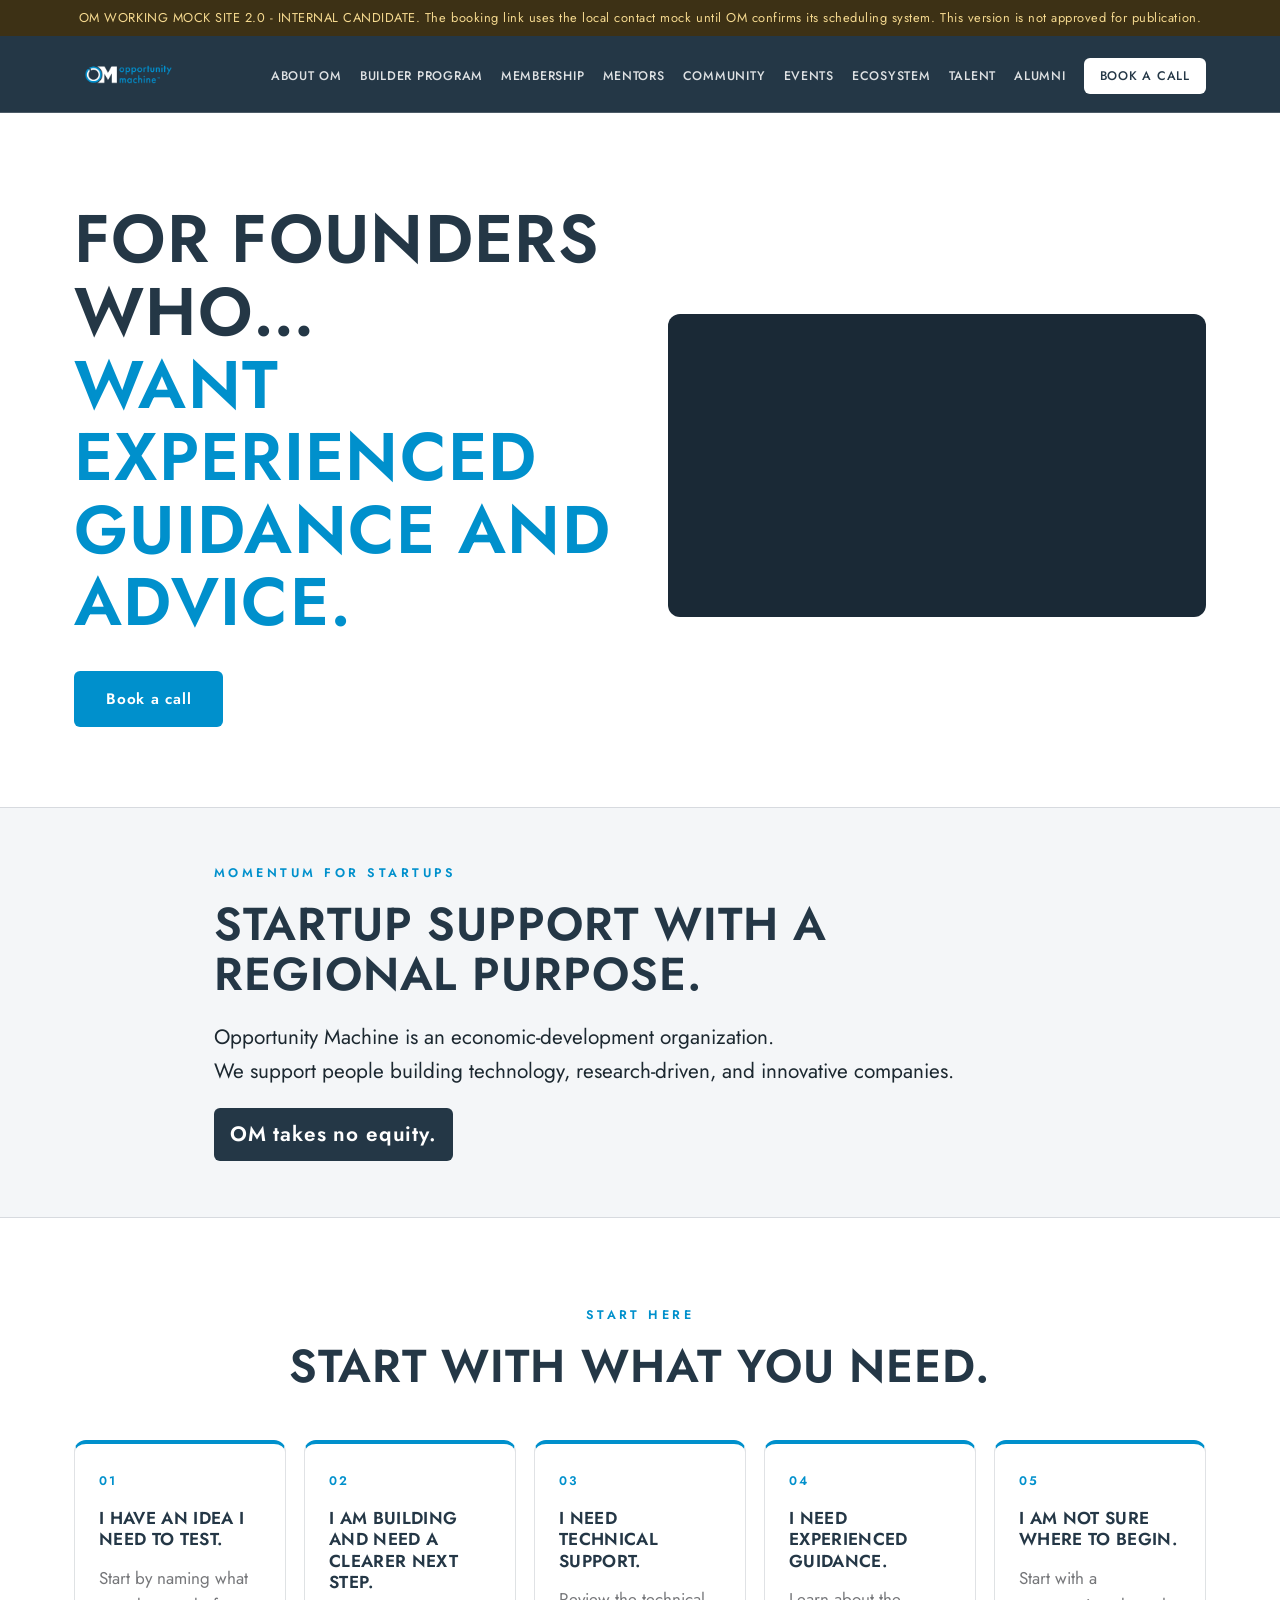
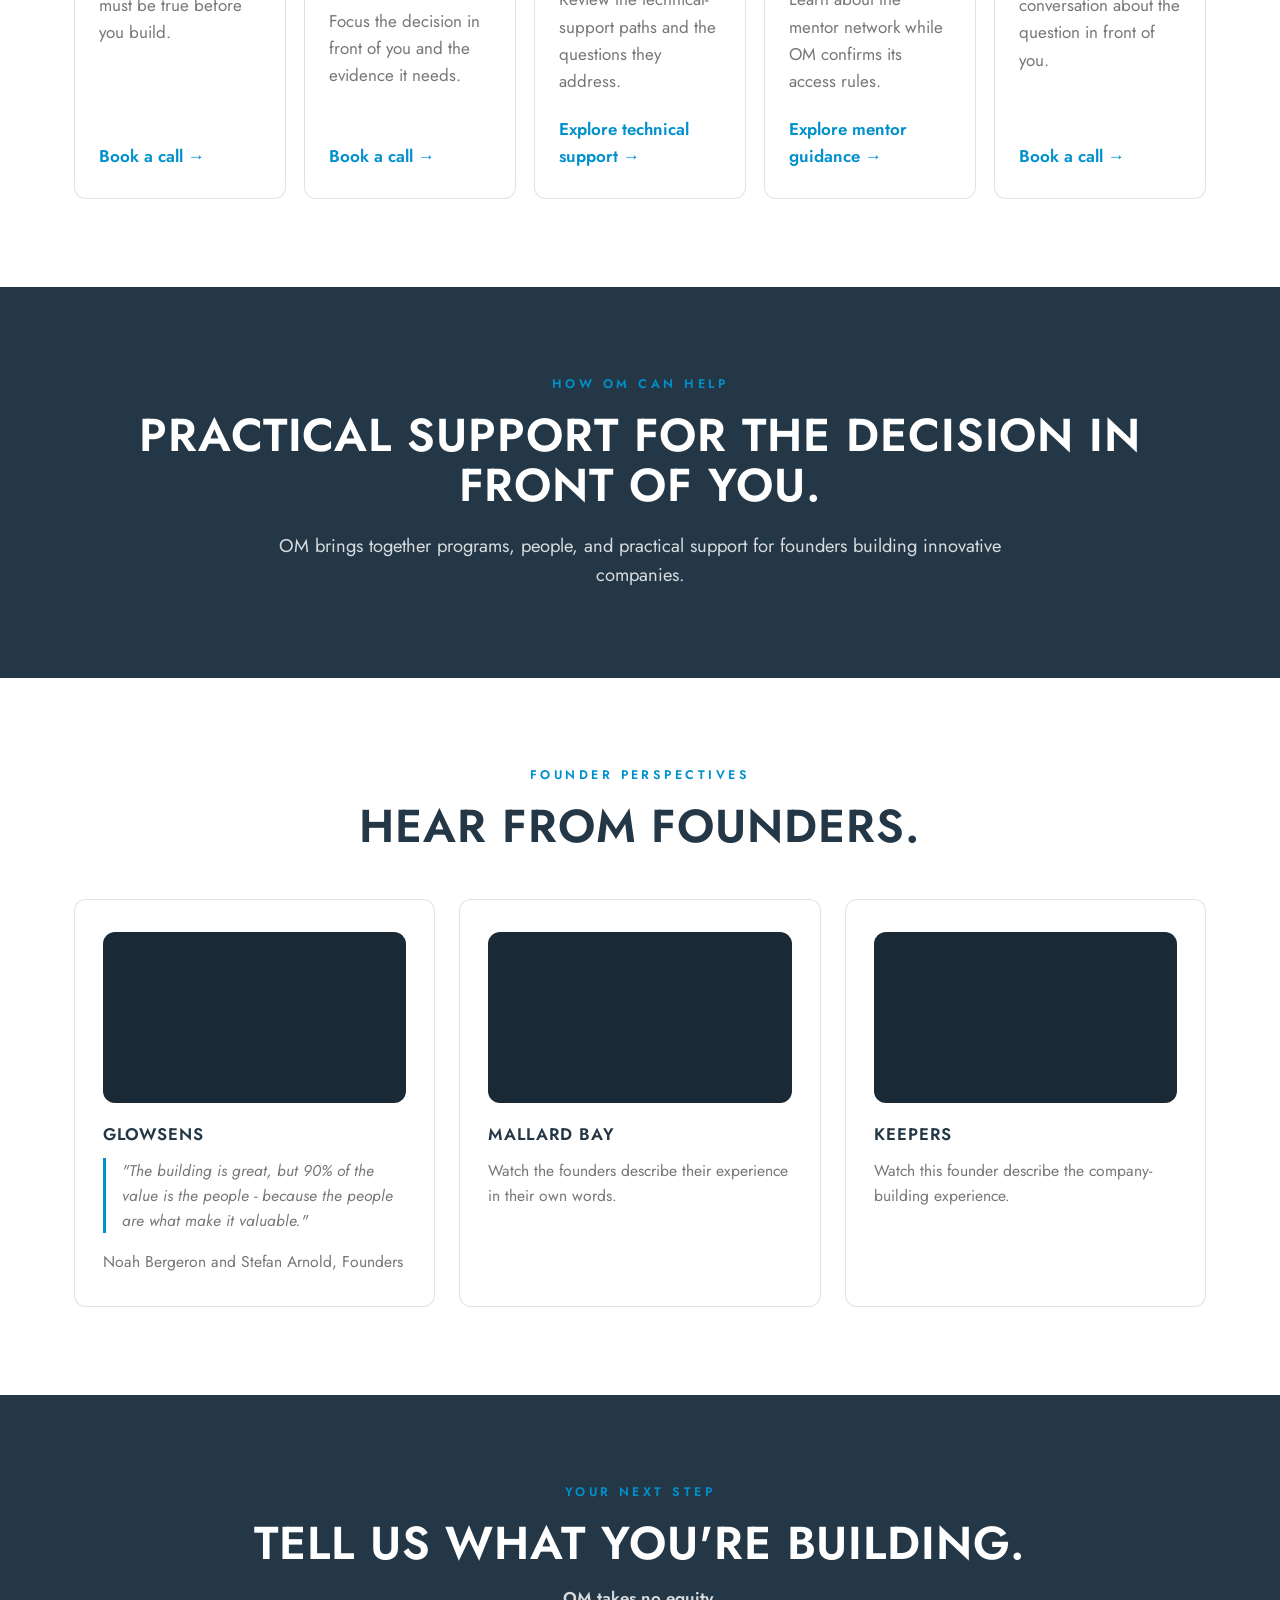
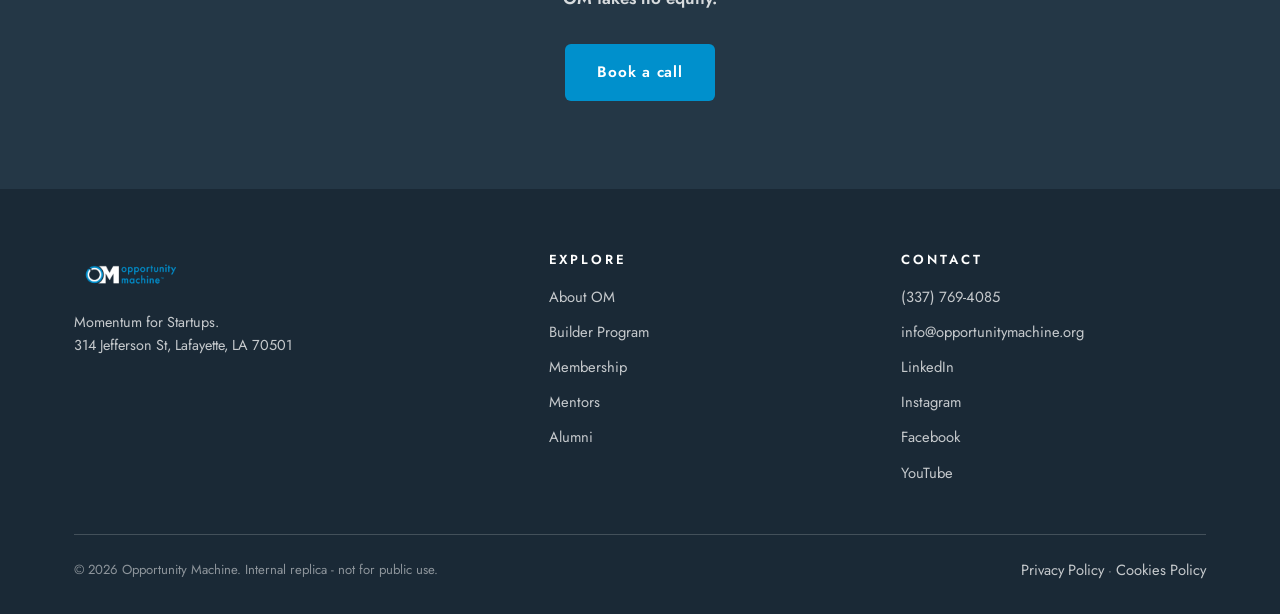
==== commit 2adafba1: "feat: implement Homepage 2.0 experience and contact handoff Approved four-decision package applied t" ====
--- a/index.html
+++ b/index.html
@@ -3,20 +3,21 @@
 <head>
 <meta charset="UTF-8">
 <meta name="viewport" content="width=device-width, initial-scale=1.0">
-<title>Home | Opportunity Machine</title>
+<meta name="description" content="Opportunity Machine is an economic-development organization. OM takes no equity. Start with the question in front of you.">
+<title>Opportunity Machine | Momentum for Startups</title>
 <link rel="preconnect" href="https://fonts.googleapis.com">
 <link href="https://fonts.googleapis.com/css2?family=Jost:ital,wght@0,400;0,500;0,600;1,400&display=swap" rel="stylesheet">
 <link rel="stylesheet" href="styles.css">
 </head>
 <body>
 
-<div class="replica-banner">INTERNAL REPLICA — homepage restructured around the founder-experience brief (2026-08): Recognition → Progress → Place → Moments → Mechanism → Evidence → Community → Advancement → Local Access → Conversation. Evidence section uses only registry-approved claims (three OM videos + the State-C process-proof fallback copy) — no unsourced stats, names, or dollar figures. Not for public use until the claims registry clears more content.</div>
+<div class="replica-banner">OM WORKING MOCK SITE 2.0 - INTERNAL CANDIDATE. The booking link uses the local contact mock until OM confirms its scheduling system. This version is not approved for publication.</div>
 
 <header class="site-header">
   <div class="nav-bar">
     <a class="brand" href="index.html"><img src="assets/om-logo-reversed.png" alt="Opportunity Machine"></a>
-    <button class="nav-toggle" aria-label="Menu">&#9776;</button>
-    <ul class="nav-links">
+    <button class="nav-toggle" type="button" aria-label="Menu" aria-controls="site-nav" aria-expanded="false">&#9776;</button>
+    <ul class="nav-links" id="site-nav">
       <li><a href="about.html">About OM</a></li>
       <li><a href="builder-program.html">Builder Program</a></li>
       <li><a href="membership.html">Membership</a></li>
@@ -26,307 +27,131 @@
       <li><a href="ecosystem.html">Ecosystem</a></li>
       <li><a href="talent.html">Talent</a></li>
       <li><a href="alumni.html">Alumni</a></li>
-      <li><a class="nav-cta" href="contact.html">Schedule Now</a></li>
+      <li><a class="nav-cta" href="contact.html" data-destination-status="interim">Book a call</a></li>
     </ul>
   </div>
 </header>
 
 <main>
 
-<!-- ============================================================
-     SECTION 1 — RECOGNITION
-     Approved hero copy (Update 01). Job of this section is
-     self-recognition, not explaining OM. One primary CTA; one
-     secondary CTA only because clarity-check.html already exists
-     as real site architecture (low-commitment, doesn't compete
-     visually — ghost button vs. solid primary).
-     ============================================================ -->
-<section class="hero hero-light">
-  <div class="wrap split">
-    <div>
-      <h1>For founders who&hellip;<br><span id="jtbd-rotator" class="jtbd">want experienced guidance and advice.</span></h1>
+<!-- Protected four-element hero: video, fixed phrase, rotating statement, CTA. -->
+<section class="hero hero-light" aria-labelledby="homepage-title">
+  <div class="wrap split hero-split">
+    <div class="hero-copy">
+      <h1 id="homepage-title"><span class="hero-fixed">For founders who&hellip;</span><span id="jtbd-rotator" class="jtbd">want experienced guidance and advice.</span></h1>
       <div class="cta-row">
-        <a class="btn btn-blue" href="contact.html" data-analytics="homepage_hero_book_conversation">Book a 20-minute conversation &rarr;</a>
-        <a class="btn btn-ghost-navy" href="clarity-check.html" data-analytics="homepage_hero_clarity_check">Take the 2-minute Clarity Check</a>
+        <a class="btn btn-blue" href="contact.html" data-analytics="homepage_hero_book_call" data-destination-status="interim">Book a call</a>
       </div>
     </div>
-    <div style="aspect-ratio:16/9;border-radius:var(--radius-card);overflow:hidden;">
-      <iframe width="100%" height="100%" src="https://www.youtube.com/embed/yk1Ij-wW_P0" title="Opportunity Machine" frameborder="0" allowfullscreen></iframe>
+    <div class="video-frame hero-video">
+      <iframe src="https://www.youtube.com/embed/yk1Ij-wW_P0" title="Opportunity Machine overview" allow="accelerometer; autoplay; clipboard-write; encrypted-media; gyroscope; picture-in-picture; web-share" allowfullscreen></iframe>
     </div>
   </div>
 </section>
 
-<!-- ============================================================
-     SECTION 2 — PROGRESS
-     "What are you trying to move forward?" (Update 02, proposed
-     copy). Kept as-is — already founder-desire-framed, not
-     service-first, and not a six-card feature wall.
-     ============================================================ -->
-<section>
+<!-- Approved identity and no-equity statements; explanatory copy is the reviewed 2.0 candidate. -->
+<section class="identity-section tight" aria-labelledby="identity-title">
+  <div class="wrap identity-copy">
+    <span class="kicker">Momentum for Startups</span>
+    <h2 id="identity-title">Startup support with a regional purpose.</h2>
+    <p>Opportunity Machine is an economic-development organization.</p>
+    <p>We support people building technology, research-driven, and innovative companies.</p>
+    <p class="no-equity">OM takes no equity.</p>
+  </div>
+</section>
+
+<!-- Visitor needs lead; program names remain secondary. -->
+<section aria-labelledby="need-title">
   <div class="wrap">
     <div class="section-head center">
-      <h2>Trying to move your tech startup forward?</h2>
+      <span class="kicker">Start Here</span>
+      <h2 id="need-title">Start with what you need.</h2>
     </div>
-    <div class="grid cols-3">
-      <div class="card"><h3>Clearer direction</h3><p>You want experienced perspective on the decisions in front of you.</p></div>
-      <div class="card"><h3>Founder relationships</h3><p>You want a trusted circle of people building through similar challenges.</p></div>
-      <div class="card"><h3>Better visibility</h3><p>You want help spotting assumptions, gaps, and questions before they become expensive.</p></div>
-      <div class="card"><h3>Investor readiness</h3><p>You want to enter investor conversations with stronger evidence and a clearer story.</p></div>
-      <div class="card"><h3>Meaningful momentum</h3><p>You want to turn the next few months into measurable progress.</p></div>
+    <div class="route-grid">
+      <article class="route-card">
+        <span class="route-number" aria-hidden="true">01</span>
+        <h3>I have an idea I need to test.</h3>
+        <p>Start by naming what must be true before you build.</p>
+        <a href="contact.html" data-destination-status="interim">Book a call <span aria-hidden="true">&rarr;</span></a>
+      </article>
+      <article class="route-card">
+        <span class="route-number" aria-hidden="true">02</span>
+        <h3>I am building and need a clearer next step.</h3>
+        <p>Focus the decision in front of you and the evidence it needs.</p>
+        <a href="contact.html" data-destination-status="interim">Book a call <span aria-hidden="true">&rarr;</span></a>
+      </article>
+      <article class="route-card">
+        <span class="route-number" aria-hidden="true">03</span>
+        <h3>I need technical support.</h3>
+        <p>Review the technical-support paths and the questions they address.</p>
+        <a href="talent.html">Explore technical support <span aria-hidden="true">&rarr;</span></a>
+      </article>
+      <article class="route-card">
+        <span class="route-number" aria-hidden="true">04</span>
+        <h3>I need experienced guidance.</h3>
+        <p>Learn about the mentor network while OM confirms its access rules.</p>
+        <a href="mentors.html">Explore mentor guidance <span aria-hidden="true">&rarr;</span></a>
+      </article>
+      <article class="route-card">
+        <span class="route-number" aria-hidden="true">05</span>
+        <h3>I am not sure where to begin.</h3>
+        <p>Start with a conversation about the question in front of you.</p>
+        <a href="contact.html" data-destination-status="interim">Book a call <span aria-hidden="true">&rarr;</span></a>
+      </article>
     </div>
   </div>
 </section>
 
-<!-- ============================================================
-     SECTION 3 — PLACE
-     "What is Opportunity Machine?" answered without a services
-     list. Positioning line is verbatim from the founder-experience
-     brief. Photo is a documented TODO — no verified Downtown
-     Lafayette / workspace image exists in this repo's assets yet.
-     ============================================================ -->
-<section class="dim">
-  <div class="wrap split">
-    <div>
-      <span class="kicker">A Home Base, Not a Building</span>
-      <h2>A home base in Downtown Lafayette.</h2>
-      <p class="lede" style="margin-top:1rem;">Opportunity Machine is a home base for people building scalable companies in Downtown Lafayette. Not a class. Not just an office. A place to come back to, again and again, while you figure out what you're building.</p>
-      <p style="margin-top:1.2rem;color:var(--gray);">Here, founders come to:</p>
-      <ul style="margin-top:0.8rem;display:grid;gap:10px;color:var(--ink);">
-        <li>Work</li>
-        <li>Talk through important decisions</li>
-        <li>Meet other founders</li>
-        <li>Meet mentors</li>
-        <li>Test ideas</li>
-        <li>Build evidence</li>
-        <li>Find relevant connections</li>
-      </ul>
+<!-- Broad service statement only; detailed operating and access facts remain blocked. -->
+<section class="dark on-dark support-summary" aria-labelledby="support-title">
+  <div class="wrap center">
+    <span class="kicker">How OM Can Help</span>
+    <h2 id="support-title">Practical support for the decision in front of you.</h2>
+    <p class="lede">OM brings together programs, people, and practical support for founders building innovative companies.</p>
+  </div>
+</section>
+
+<!-- Approved public media with narrow framing and no outcome claims. -->
+<section aria-labelledby="founder-proof-title">
+  <div class="wrap">
+    <div class="section-head center">
+      <span class="kicker">Founder Perspectives</span>
+      <h2 id="founder-proof-title">Hear from founders.</h2>
     </div>
-    <div style="border-radius:var(--radius-card);aspect-ratio:4/3;background:var(--paper-dim);display:flex;align-items:center;justify-content:center;color:var(--gray);font-size:0.9rem;text-align:center;padding:24px;">
-      Photo TBD — a real Downtown Lafayette / OM workspace image is needed here. No verified asset exists in this repo yet.
+    <div class="grid cols-3 founder-stories">
+      <article class="card">
+        <div class="video-frame">
+          <iframe loading="lazy" src="https://www.youtube.com/embed/lZ1q1jHbgco" title="GlowSens founder story" allow="accelerometer; autoplay; clipboard-write; encrypted-media; gyroscope; picture-in-picture; web-share" allowfullscreen></iframe>
+        </div>
+        <h3>GlowSens</h3>
+        <p class="quote-line">"The building is great, but 90% of the value is the people - because the people are what make it valuable."</p>
+        <p>Noah Bergeron and Stefan Arnold, Founders</p>
+      </article>
+      <article class="card">
+        <div class="video-frame">
+          <iframe loading="lazy" src="https://www.youtube.com/embed/IEixV3f1pME" title="Mallard Bay founder story" allow="accelerometer; autoplay; clipboard-write; encrypted-media; gyroscope; picture-in-picture; web-share" allowfullscreen></iframe>
+        </div>
+        <h3>Mallard Bay</h3>
+        <p>Watch the founders describe their experience in their own words.</p>
+      </article>
+      <article class="card">
+        <div class="video-frame">
+          <iframe loading="lazy" src="https://www.youtube.com/embed/KcOey2-8ttg" title="Keepers founder story" allow="accelerometer; autoplay; clipboard-write; encrypted-media; gyroscope; picture-in-picture; web-share" allowfullscreen></iframe>
+        </div>
+        <h3>Keepers</h3>
+        <p>Watch this founder describe the company-building experience.</p>
+      </article>
     </div>
   </div>
 </section>
 
-<!-- ============================================================
-     SECTION 4 — MOMENTS
-     "When would I use it?" through recognizable founder moments,
-     not a "When You Need Us" section title. Quotes and progress
-     lines are verbatim from the founder-experience brief.
-     ============================================================ -->
-<section>
+<section class="dark on-dark center final-invitation" id="start-a-conversation" aria-labelledby="invitation-title">
   <div class="wrap">
-    <div class="section-head center">
-      <h2>Wherever you're starting, there's a next move.</h2>
-    </div>
-    <div class="grid cols-3">
-      <div class="card">
-        <div class="tag">Idea</div>
-        <p class="quote-line">"I have an idea I keep thinking about."</p>
-        <p class="leave-with"><strong>Progress</strong>Find out whether it deserves more time.</p>
-      </div>
-      <div class="card">
-        <div class="tag">Prototype</div>
-        <p class="quote-line">"I built something."</p>
-        <p class="leave-with"><strong>Progress</strong>See how real customers respond.</p>
-      </div>
-      <div class="card">
-        <div class="tag">Early Customer Activity</div>
-        <p class="quote-line">"People are trying it. Now what?"</p>
-        <p class="leave-with"><strong>Progress</strong>Understand what makes them return, pay, or tell someone else.</p>
-      </div>
-      <div class="card">
-        <div class="tag">Conflicting Directions</div>
-        <p class="quote-line">"I could work on ten different things."</p>
-        <p class="leave-with"><strong>Progress</strong>Get clear on what matters next.</p>
-      </div>
-      <div class="card">
-        <div class="tag">Knowledge Ceiling</div>
-        <p class="quote-line">"I've reached the edge of what I know."</p>
-        <p class="leave-with"><strong>Progress</strong>Get the right people around the question.</p>
-      </div>
-      <div class="card">
-        <div class="tag">Early Traction</div>
-        <p class="quote-line">"Something is starting to work."</p>
-        <p class="leave-with"><strong>Progress</strong>Find out whether it can repeat.</p>
-      </div>
-      <div class="card">
-        <div class="tag">Capital Conversation</div>
-        <p class="quote-line">"Investors or partners are asking for proof."</p>
-        <p class="leave-with"><strong>Progress</strong>Build the evidence behind the story.</p>
-      </div>
-    </div>
-  </div>
-</section>
-
-<!-- ============================================================
-     SECTION 5 — MECHANISM
-     "What actually happens here?" Kept deliberately simple — the
-     sequence itself is the headline. No curriculum dump; that
-     detail lives on builder-program.html and is one click away.
-     ============================================================ -->
-<section class="dark on-dark">
-  <div class="wrap center">
-    <span class="kicker">How It Works</span>
-    <h2 class="spaced">Talk &rarr; Test &rarr; Learn &rarr; Build &rarr; Measure &rarr; Decide</h2>
-    <p class="lede" style="margin:1.4rem auto 0;">OM doesn't hand you answers. It helps you get better information for the decisions you're already trying to make — through 1:1 coaching, mentorship, customer discovery, Builder programming, workspace, peer relationships, introductions, real experiments, and business-model work.</p>
-    <div class="cta-row center" style="margin-top:2rem;">
-      <a class="btn btn-ghost" href="builder-program.html">See the full Builder program</a>
-    </div>
-  </div>
-</section>
-
-<!-- ============================================================
-     SECTION 6 — EVIDENCE
-     Uses WEBSITE-PROOF-FALLBACK-COPY.md "State C" copy (the
-     correct state right now — no featured story/stat has cleared
-     the claims registry) plus the three videos + one quote that
-     ARE approved_public. No names, dollar figures, or counts
-     beyond what's listed as cleared.
-     ============================================================ -->
-<section>
-  <div class="wrap">
-    <div class="section-head center">
-      <span class="kicker">How This Actually Works</span>
-      <h2>Founders don't guess here. They ask, and they listen.</h2>
-      <p class="lede" style="margin:1rem auto 0;">Every Builder cohort runs on the same discipline: talk to real customers before you build anything. Founders leave their first few sessions with a list of people to call — not a to-do list for their product. By the middle of the program, they're making decisions from what those conversations actually told them, not from what they assumed going in. That's the whole method. No secret framework, no jargon. Ask the people who'd actually pay you. Listen for what they say and what they don't. Build the thing that survives that conversation.</p>
-      <p style="margin-top:1rem;color:var(--gray);font-style:italic;">This is what every cohort does, in every session — not a highlight reel from one founder, a discipline every founder here practices.</p>
-    </div>
-    <div class="grid cols-3">
-      <div class="card">
-        <div style="aspect-ratio:16/9;border-radius:8px;overflow:hidden;margin-bottom:14px;"><iframe width="100%" height="100%" src="https://www.youtube.com/embed/lZ1q1jHbgco" title="GlowSens" frameborder="0" allowfullscreen></iframe></div>
-        <h3>GlowSens</h3>
-        <p class="quote-line">"The building is great, but 90% of the value is the people — because the people are what make it valuable."</p>
-        <p style="font-size:0.85rem;color:var(--gray);">Noah Bergeron &amp; Stefan Arnold, Founders</p>
-      </div>
-      <div class="card">
-        <div style="aspect-ratio:16/9;border-radius:8px;overflow:hidden;margin-bottom:14px;"><iframe width="100%" height="100%" src="https://www.youtube.com/embed/IEixV3f1pME" title="Mallard Bay" frameborder="0" allowfullscreen></iframe></div>
-        <h3>Mallard Bay</h3>
-        <p style="color:var(--gray);">Hear how the founders talk about building through OM, in their own words.</p>
-      </div>
-      <div class="card">
-        <div style="aspect-ratio:16/9;border-radius:8px;overflow:hidden;margin-bottom:14px;"><iframe width="100%" height="100%" src="https://www.youtube.com/embed/KcOey2-8ttg" title="OM Founder Stories Vol. 3: Keepers" frameborder="0" allowfullscreen></iframe></div>
-        <h3>Keepers</h3>
-        <p style="color:var(--gray);">OM Founder Stories Vol. 3 — one founder's path through the program.</p>
-      </div>
-    </div>
-    <p class="center" style="margin-top:2.2rem;font-family:var(--font-display);font-weight:600;letter-spacing:0.04em;color:var(--navy);">Builder founders don't pitch assumptions. They pitch evidence.</p>
-  </div>
-</section>
-
-<!-- ============================================================
-     SECTION 7 — COMMUNITY
-     "Who will I be around?" Functional value of community, not
-     "vibrant ecosystem" language. Mentor names/photos limited to
-     the intersection of the approved public mentor roster and
-     assets not flagged for consent review in mentors.html.
-     ============================================================ -->
-<section class="dark on-dark">
-  <div class="wrap">
-    <div class="section-head">
-      <span class="kicker">Who You'll Be Around</span>
-      <h2>The people make it work.</h2>
-      <p class="lede" style="margin-top:1rem;">Get the right people around the questions you're trying to answer: founders working through similar questions, people one or two stages ahead of you, mentors with relevant experience, partners who can help you test something real, and people who simply know things you don't yet.</p>
-    </div>
-    <div class="grid cols-2" style="margin-bottom:2.4rem;">
-      <div class="card">
-        <h3>Startup Circle</h3>
-        <p>Building a company is lonely work — Startup Circle is the antidote. It's OM's quarterly gathering for founders in the community to check in with each other. No agenda to perform, no application to fill out — OM staff send out invites ahead of each session.</p>
-      </div>
-      <div class="card">
-        <h3>You don't need to be technical</h3>
-        <p>Over 70% of the founders we work with don't have technical backgrounds. Most people here started exactly where you are.</p>
-      </div>
-    </div>
-    <div class="grid cols-4">
-      <div class="person">
-        <img src="assets/mentor-jaci-russo.jpg" alt="Jaci Russo">
-        <div class="name" style="color:#fff;">Jaci Russo</div>
-        <div class="role">Growth &amp; Marketing</div>
-      </div>
-      <div class="person">
-        <img src="assets/mentor-alex-lanclos.png" alt="Alex Lanclos">
-        <div class="name" style="color:#fff;">Alex Lanclos</div>
-        <div class="role">SaaS &amp; Development</div>
-      </div>
-      <div class="person">
-        <img src="assets/mentor-chris-kimmel.jpg" alt="Chris Kimmel">
-        <div class="name" style="color:#fff;">Chris Kimmel</div>
-        <div class="role">SaaS &amp; Development</div>
-      </div>
-      <div class="person">
-        <img src="assets/mentor-tom-cox.jpg" alt="Tom Cox">
-        <div class="name" style="color:#fff;">Tom Cox</div>
-        <div class="role">Growth &amp; Marketing</div>
-      </div>
-    </div>
-    <div class="cta-row center" style="margin-top:2rem;"><a class="btn btn-ghost" href="mentors.html">Meet the full mentor network</a></div>
-  </div>
-</section>
-
-<!-- ============================================================
-     SECTION 8 — ADVANCEMENT
-     Founder journey per the founder-experience brief. Funding
-     appears only at the last stage, framed as fuel, not proof or
-     graduation. Reuses the existing 4-column grid component so it
-     collapses responsively for free.
-     ============================================================ -->
-<section class="dim">
-  <div class="wrap">
-    <div class="section-head center">
-      <h2>Where the work can take you.</h2>
-      <p class="lede" style="margin:1rem auto 0;">Progress comes from evidence, not simply building more. Here's the shape of it.</p>
-    </div>
-    <div class="grid cols-4">
-      <div class="card"><div class="tag">01 &middot; Idea</div><p>You've got a direction worth testing.</p></div>
-      <div class="card"><div class="tag">02 &middot; Discovery</div><p>You're talking to the people who'd actually pay for it.</p></div>
-      <div class="card"><div class="tag">03 &middot; Validation</div><p>You know what they need — not just what you assumed.</p></div>
-      <div class="card"><div class="tag">04 &middot; Prototype</div><p>You've got something real for people to react to.</p></div>
-      <div class="card"><div class="tag">05 &middot; Launch</div><p>It's in front of customers, not just in your head.</p></div>
-      <div class="card"><div class="tag">06 &middot; Traction</div><p>People are coming back, paying, or telling someone else.</p></div>
-      <div class="card"><div class="tag">07 &middot; Momentum</div><p>You can point to a pattern, not just a good week.</p></div>
-      <div class="card"><div class="tag">08 &middot; Growth</div><p>You know what to scale — and what it would take to fund it.</p></div>
-    </div>
-    <p class="center" style="margin-top:2.2rem;color:var(--gray);max-width:44rem;margin-left:auto;margin-right:auto;">Funding can help at any of these stages. It's fuel for what's already working — never the proof that it works, and never the finish line.</p>
-  </div>
-</section>
-
-<!-- ============================================================
-     SECTION 9 — LOCAL / PRACTICAL ACCESS
-     Answers "where" and practical "when" without those words as
-     headings. Facts sourced from contact.html / membership.html
-     in this same repo. Office hours are shown on the existing
-     contact page but are NOT yet in the canonical claims registry
-     — flagged in the report below, not hidden.
-     ============================================================ -->
-<section>
-  <div class="wrap split">
-    <div>
-      <span class="kicker">Visit</span>
-      <h2>Come see us.</h2>
-      <p class="lede" style="margin-top:1rem;">314 Jefferson St, Lafayette, LA 70501 — in the heart of Downtown.</p>
-      <div class="cta-row" style="margin-top:1.4rem;">
-        <a class="btn btn-navy" href="tel:+13377694085">(337) 769-4085</a>
-        <a class="btn btn-ghost-navy" href="mailto:info@opportunitymachine.org">info@opportunitymachine.org</a>
-      </div>
-    </div>
-    <div class="grid" style="gap:16px;">
-      <div class="card"><h3>Office Hours</h3><p>Monday – Friday, 9:00 AM – 5:00 PM CST.</p></div>
-      <div class="card"><h3>Workspace</h3><p>Flexible coworking space, plus bookable conference and training rooms, in Downtown Lafayette.</p></div>
-      <div class="card"><h3>1:1 Coaching &amp; Mentor Access</h3><p>Coaching and mentor time are available to OM members — reach out and we'll walk you through what's available to you right now.</p></div>
-    </div>
-  </div>
-</section>
-
-<!-- ============================================================
-     SECTION 10 — FINAL CONVERSATION CTA
-     Single primary CTA. No competing "Apply Now" button.
-     ============================================================ -->
-<section class="dark on-dark center">
-  <div class="wrap">
-    <h2>Let's talk about what you're building.</h2>
-    <p class="lede" style="margin:1rem auto 0;">Tell us what you're working on and where you're trying to go. We'll help you figure out the next step — a program, a mentor, an introduction, or just a good next conversation.</p>
+    <span class="kicker">Your Next Step</span>
+    <h2 id="invitation-title">Tell us what you're building.</h2>
+    <p class="no-equity-reminder">OM takes no equity.</p>
     <div class="cta-row center">
-      <a class="btn btn-blue" href="contact.html" data-analytics="homepage_final_book_conversation">Book a 20-minute conversation &rarr;</a>
+      <a class="btn btn-blue" href="contact.html" data-analytics="homepage_final_book_call" data-destination-status="interim">Book a call</a>
     </div>
   </div>
 </section>
@@ -363,7 +188,7 @@
       </div>
     </div>
     <div class="footer-bottom">
-      <span>© 2026 Opportunity Machine. Internal replica — not for public use.</span>
+      <span>© 2026 Opportunity Machine. Internal replica - not for public use.</span>
       <span><a href="#">Privacy Policy</a> · <a href="#">Cookies Policy</a></span>
     </div>
   </div>
--- a/styles.css
+++ b/styles.css
@@ -182,6 +182,39 @@
 .jtbd { color: var(--blue); display: inline-block; min-height: 1.1em; transition: opacity 0.35s ease; }
 .jtbd.fading { opacity: 0; }
 
+/* Homepage 2.0 protected hero */
+.hero-fixed, .jtbd { display: block; }
+.hero-copy { min-width: 0; }
+.hero-video { width: 100%; }
+.video-frame {
+  aspect-ratio: 16 / 9;
+  border-radius: var(--radius-card);
+  overflow: hidden;
+  background: var(--navy-deep);
+}
+.video-frame iframe { width: 100%; height: 100%; display: block; border: 0; }
+
+/* Homepage 2.0 opening identity */
+.identity-section {
+  background: var(--paper-dim);
+  border-top: 1px solid var(--line);
+  border-bottom: 1px solid var(--line);
+}
+.identity-copy { max-width: 900px; }
+.identity-copy h2 { max-width: 780px; margin-bottom: 1.35rem; }
+.identity-copy p { font-size: clamp(1.05rem, 2vw, 1.3rem); color: var(--ink); }
+.identity-copy .no-equity {
+  display: inline-block;
+  margin-top: 1.25rem;
+  padding: 10px 16px;
+  background: var(--navy);
+  border-radius: var(--radius);
+  color: #fff;
+  font-family: var(--font-display);
+  font-weight: 600;
+  letter-spacing: 0.04em;
+}
+
 /* ---------- stat bar ---------- */
 .stat-bar { border-top: 1px solid var(--line-light); border-bottom: 1px solid var(--line-light); }
 .stat-bar .wrap { display: grid; grid-template-columns: repeat(4, 1fr); }
@@ -215,6 +248,45 @@
   margin-bottom: 0.8rem;
 }
 
+/* Homepage 2.0 need router */
+.route-grid {
+  display: grid;
+  grid-template-columns: repeat(auto-fit, minmax(205px, 1fr));
+  gap: 18px;
+}
+.route-card {
+  display: flex;
+  flex-direction: column;
+  min-height: 290px;
+  padding: 28px 24px;
+  border: 1px solid var(--line);
+  border-top: 4px solid var(--blue);
+  border-radius: var(--radius-card);
+  background: #fff;
+}
+.route-number {
+  margin-bottom: 1rem;
+  color: var(--blue);
+  font-family: var(--font-display);
+  font-weight: 600;
+  font-size: 0.78rem;
+  letter-spacing: 0.16em;
+}
+.route-card h3 { font-size: 1.08rem; line-height: 1.24; }
+.route-card p { margin: 0.9rem 0 1.3rem; color: var(--gray); }
+.route-card a { margin-top: auto; font-weight: 600; }
+.route-card a:hover { text-decoration: underline; text-underline-offset: 4px; }
+
+.support-summary .lede { margin: 1.25rem auto 0; }
+.founder-stories .video-frame { margin-bottom: 1.4rem; }
+.founder-stories .card h3 { margin-bottom: 0.9rem; }
+.founder-stories .quote-line { margin-top: 0; }
+.final-invitation .no-equity-reminder {
+  margin-top: 1rem;
+  color: rgba(255, 255, 255, 0.82);
+  font-weight: 600;
+}
+
 /* numbered steps / sessions */
 .step-num {
   font-family: var(--font-display); font-weight: 600;
@@ -334,6 +406,18 @@
 form input:focus, form select:focus, form textarea:focus { outline: 2px solid var(--blue); border-color: var(--blue); }
 form textarea { min-height: 130px; resize: vertical; }
 .field-row { display: grid; grid-template-columns: 1fr 1fr; gap: 18px; }
+.policy-note {
+  margin-bottom: 14px;
+  padding: 14px 16px;
+  border-left: 4px solid var(--blue);
+  background: var(--paper-dim);
+  color: var(--navy);
+}
+.mock-note {
+  margin-bottom: 22px;
+  color: var(--gray);
+  font-size: 0.9rem;
+}
 
 /* footer */
 .site-footer { background: var(--navy-deep); color: rgba(255, 255, 255, 0.75); padding: 64px 0 32px; }
@@ -722,6 +806,7 @@
   .mentor-grid { grid-template-columns: 1fr 1fr; }
   .split, .contact-grid { grid-template-columns: 1fr; }
   .footer-grid { grid-template-columns: 1fr 1fr; }
+  .hero-split { gap: 40px; }
 }
 @media (max-width: 700px) {
   section { padding: 60px 0; }
@@ -740,4 +825,6 @@
   .event-row { grid-template-columns: 1fr; text-align: left; }
   .event-row .date { text-align: left; }
   .field-row { grid-template-columns: 1fr; }
-}
+  .hero-light { padding: 64px 0 58px; }
+  .route-card { min-height: 0; }
+}
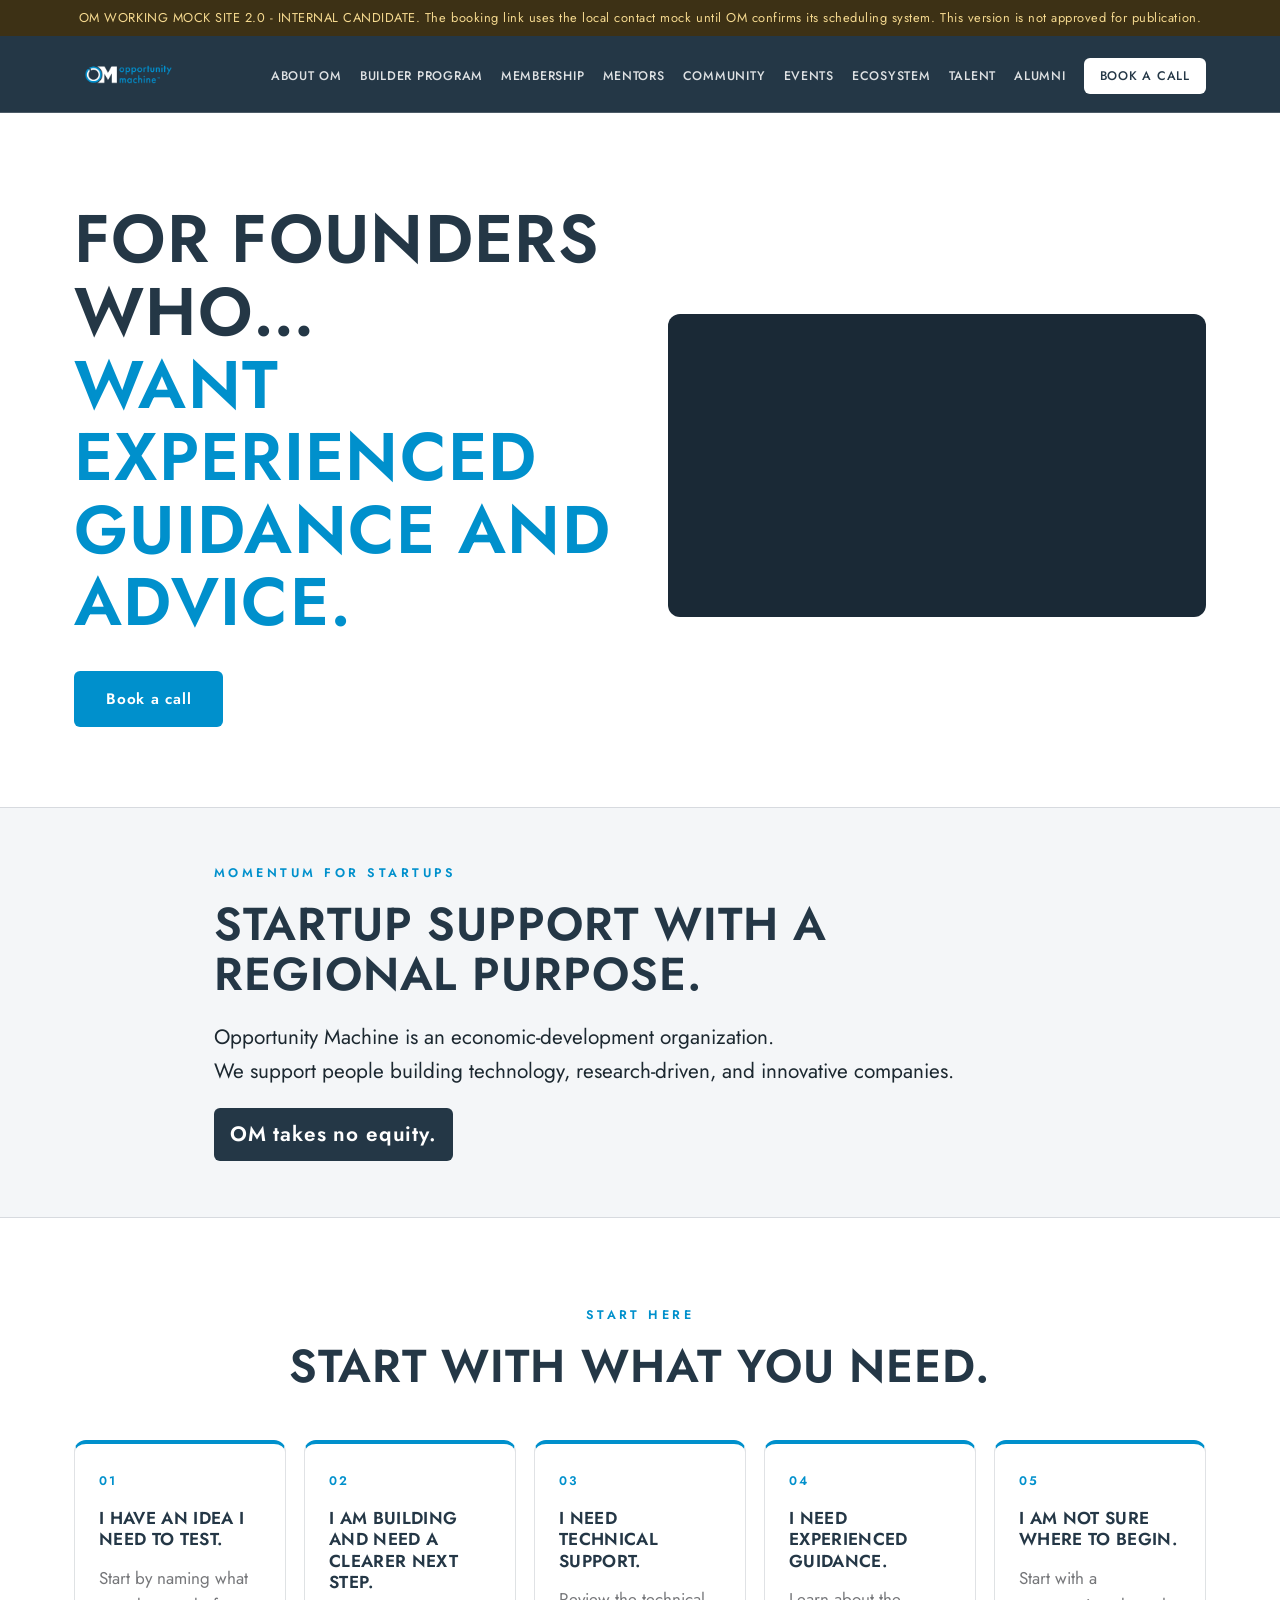
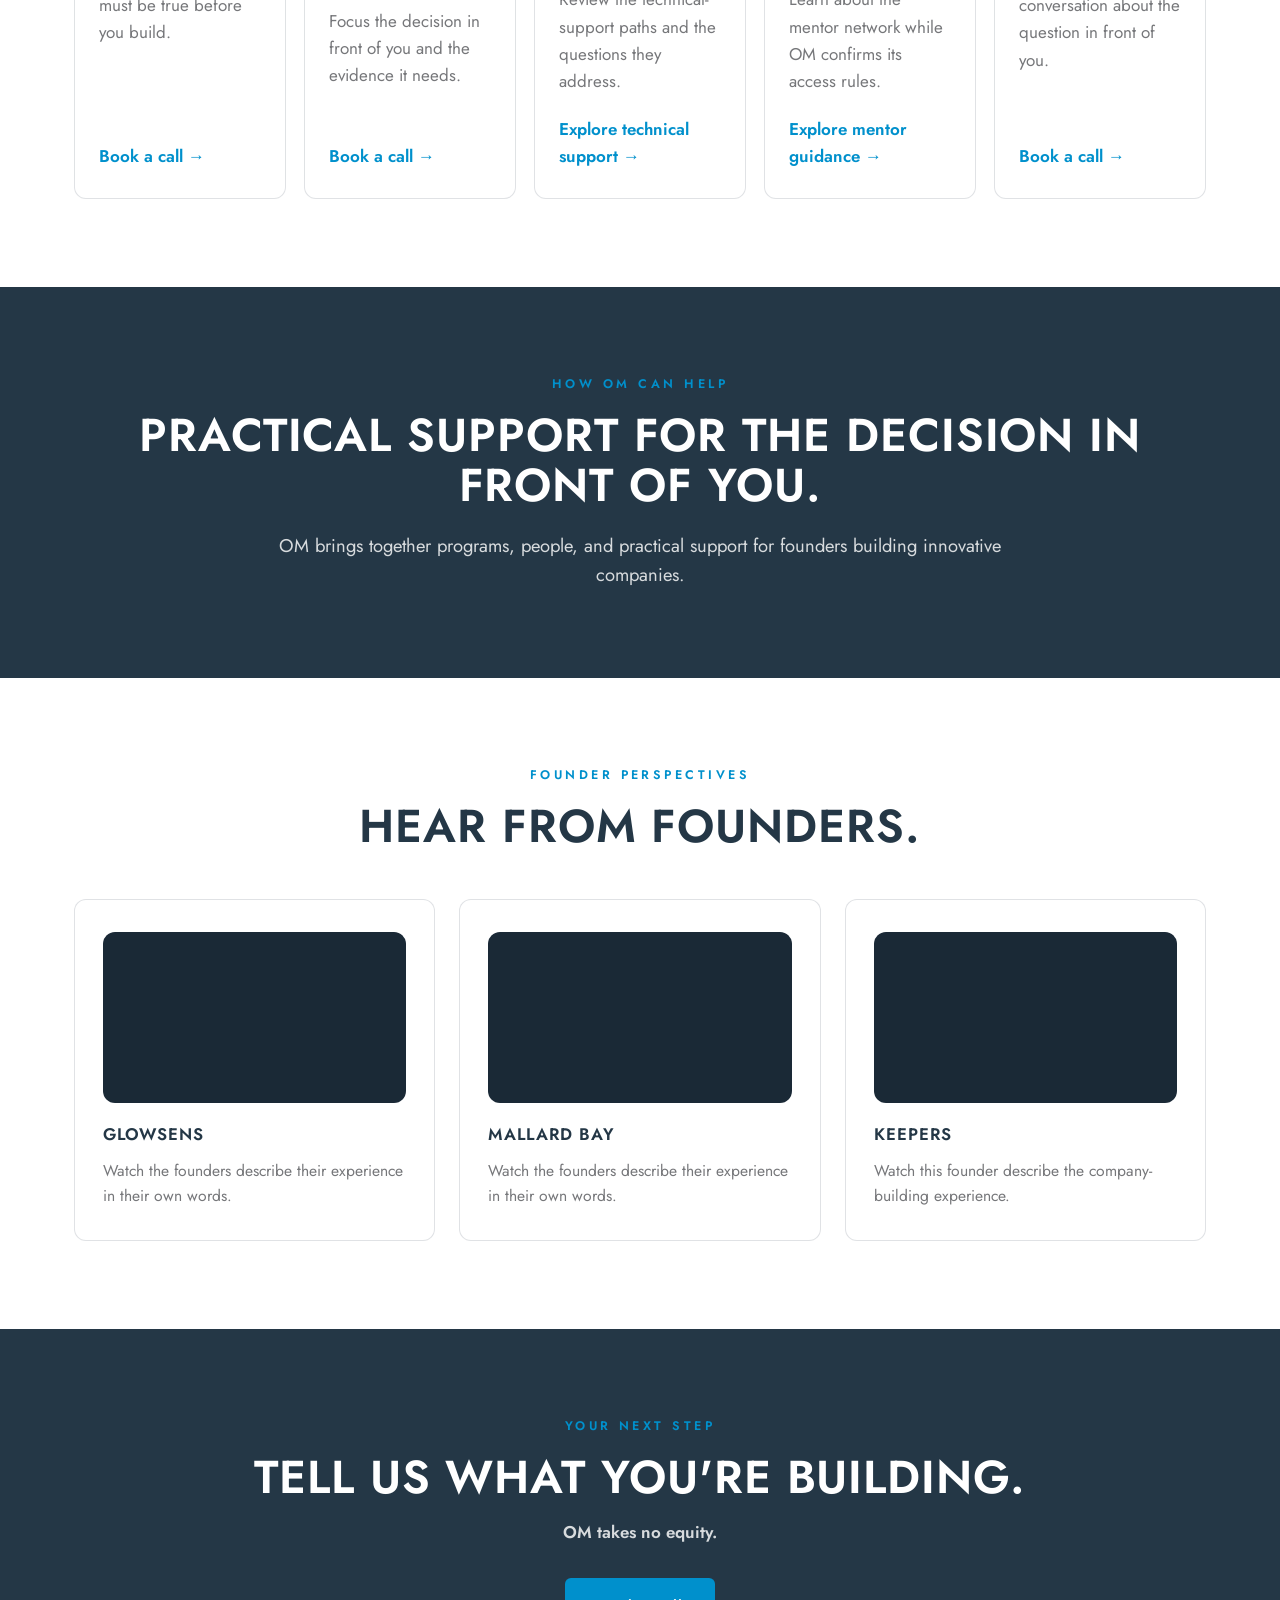
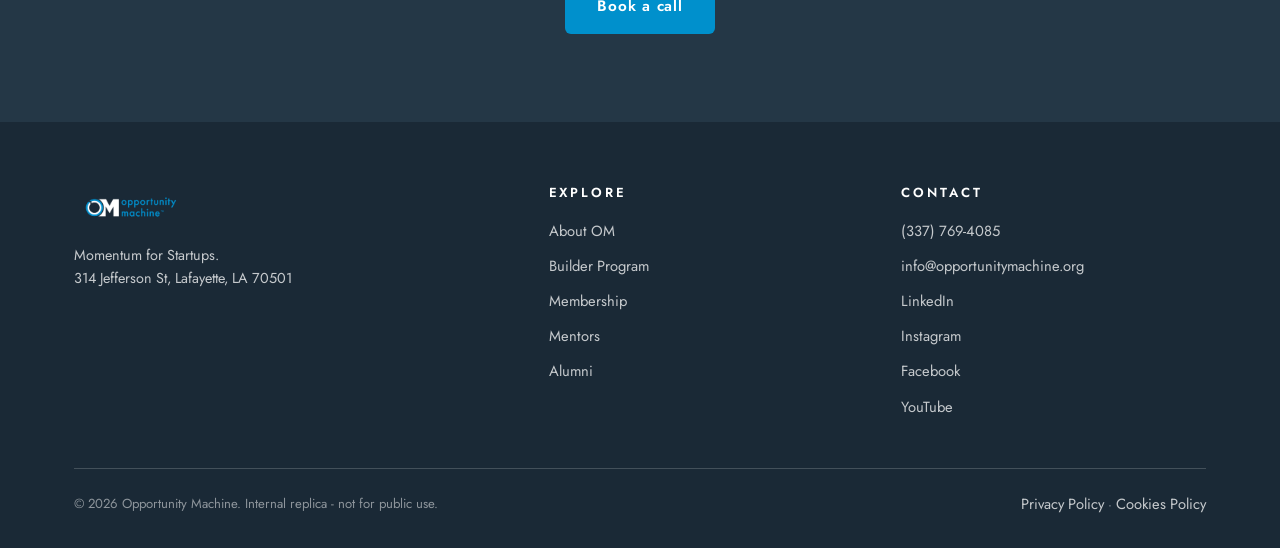
==== commit 603f3261: "docs: record Homepage 2.0 approval, remove an uncleared quotation Approval recorded from S-USER-APPR" ====
--- a/index.html
+++ b/index.html
@@ -124,8 +124,7 @@
           <iframe loading="lazy" src="https://www.youtube.com/embed/lZ1q1jHbgco" title="GlowSens founder story" allow="accelerometer; autoplay; clipboard-write; encrypted-media; gyroscope; picture-in-picture; web-share" allowfullscreen></iframe>
         </div>
         <h3>GlowSens</h3>
-        <p class="quote-line">"The building is great, but 90% of the value is the people - because the people are what make it valuable."</p>
-        <p>Noah Bergeron and Stefan Arnold, Founders</p>
+        <p>Watch the founders describe their experience in their own words.</p>
       </article>
       <article class="card">
         <div class="video-frame">
